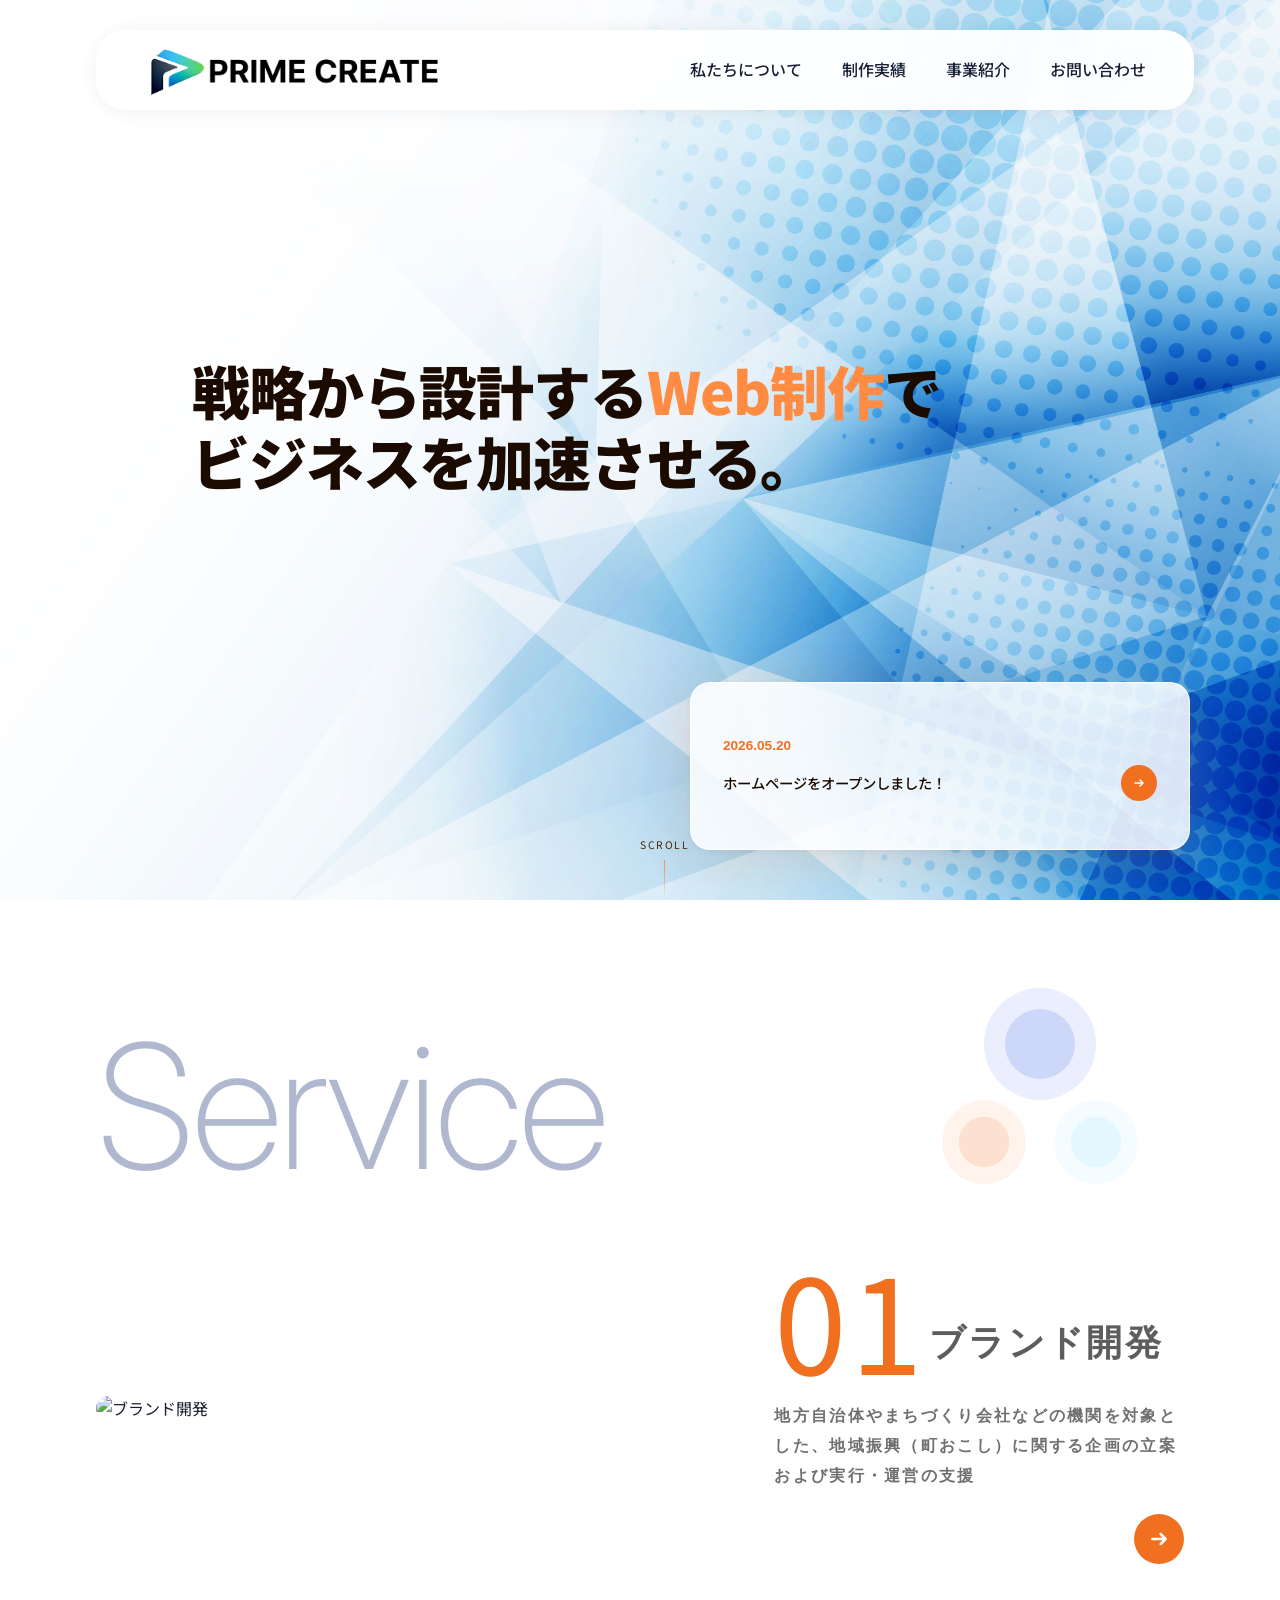
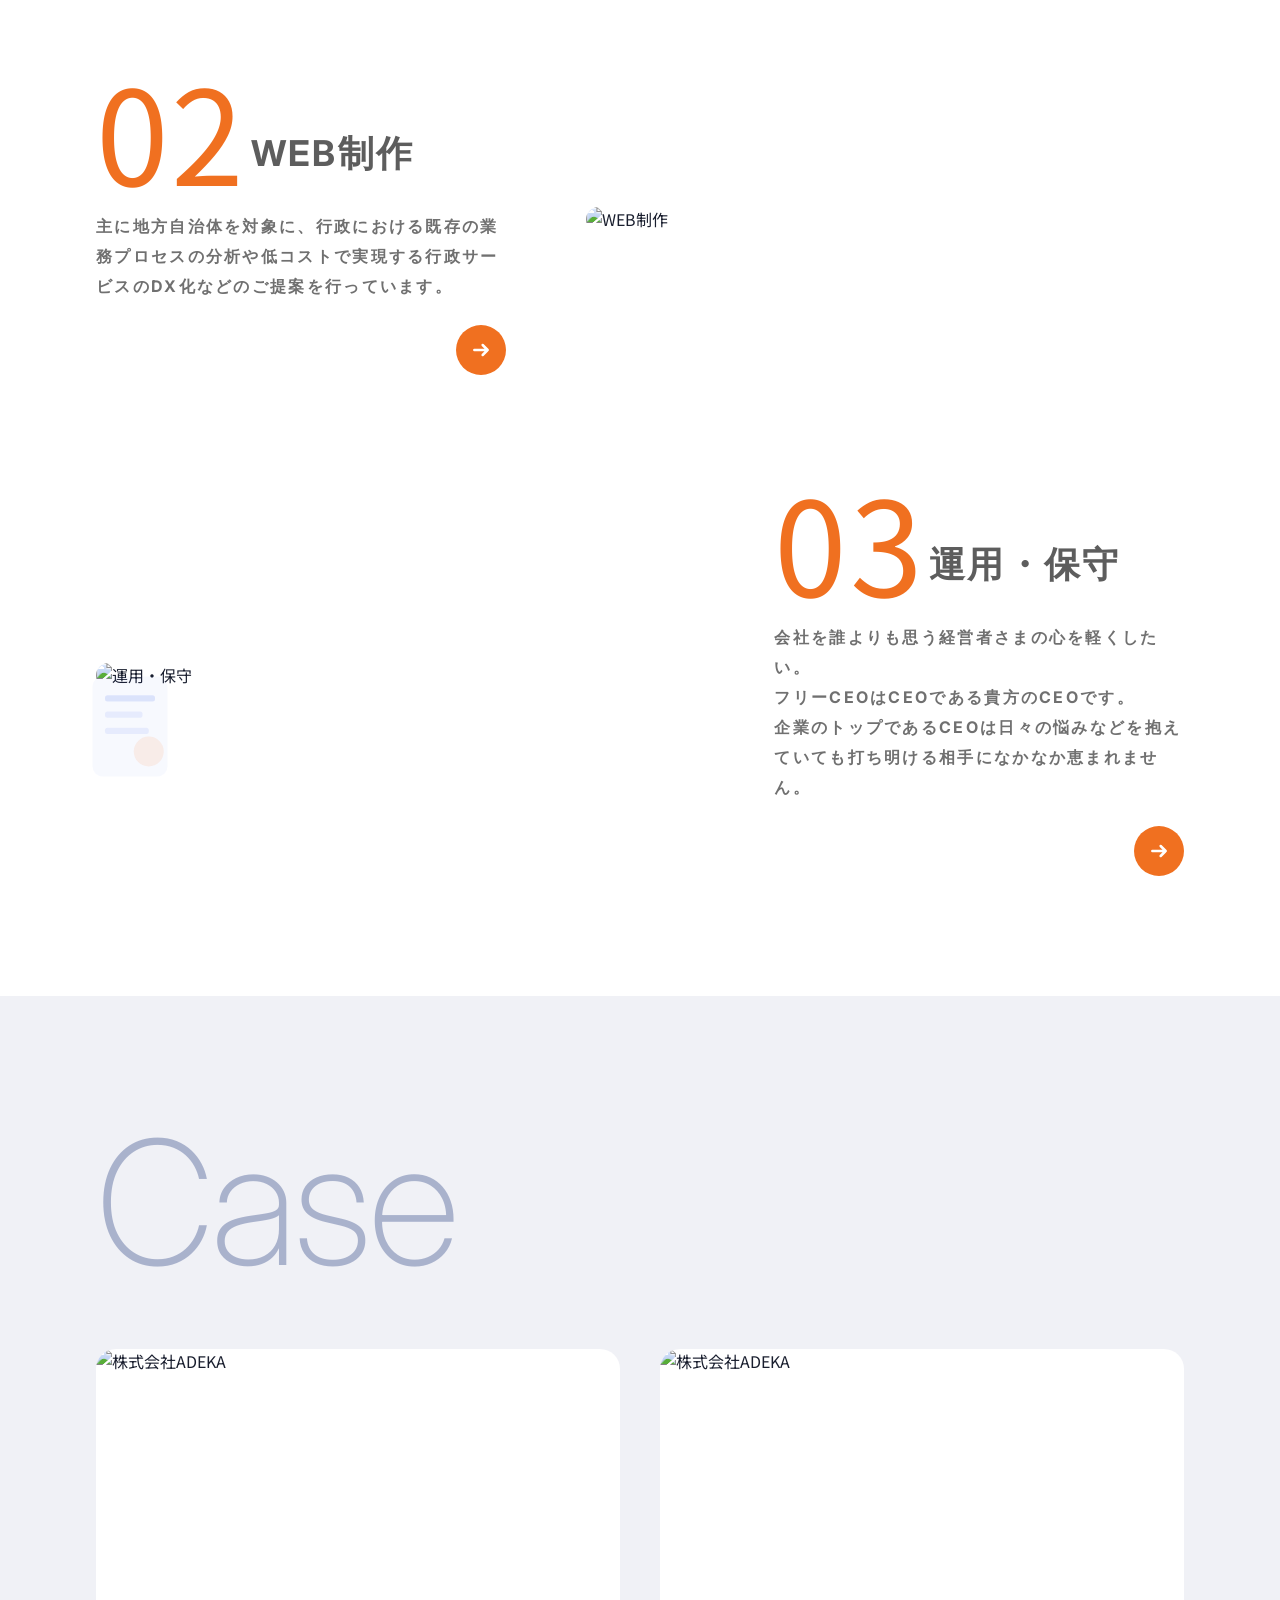
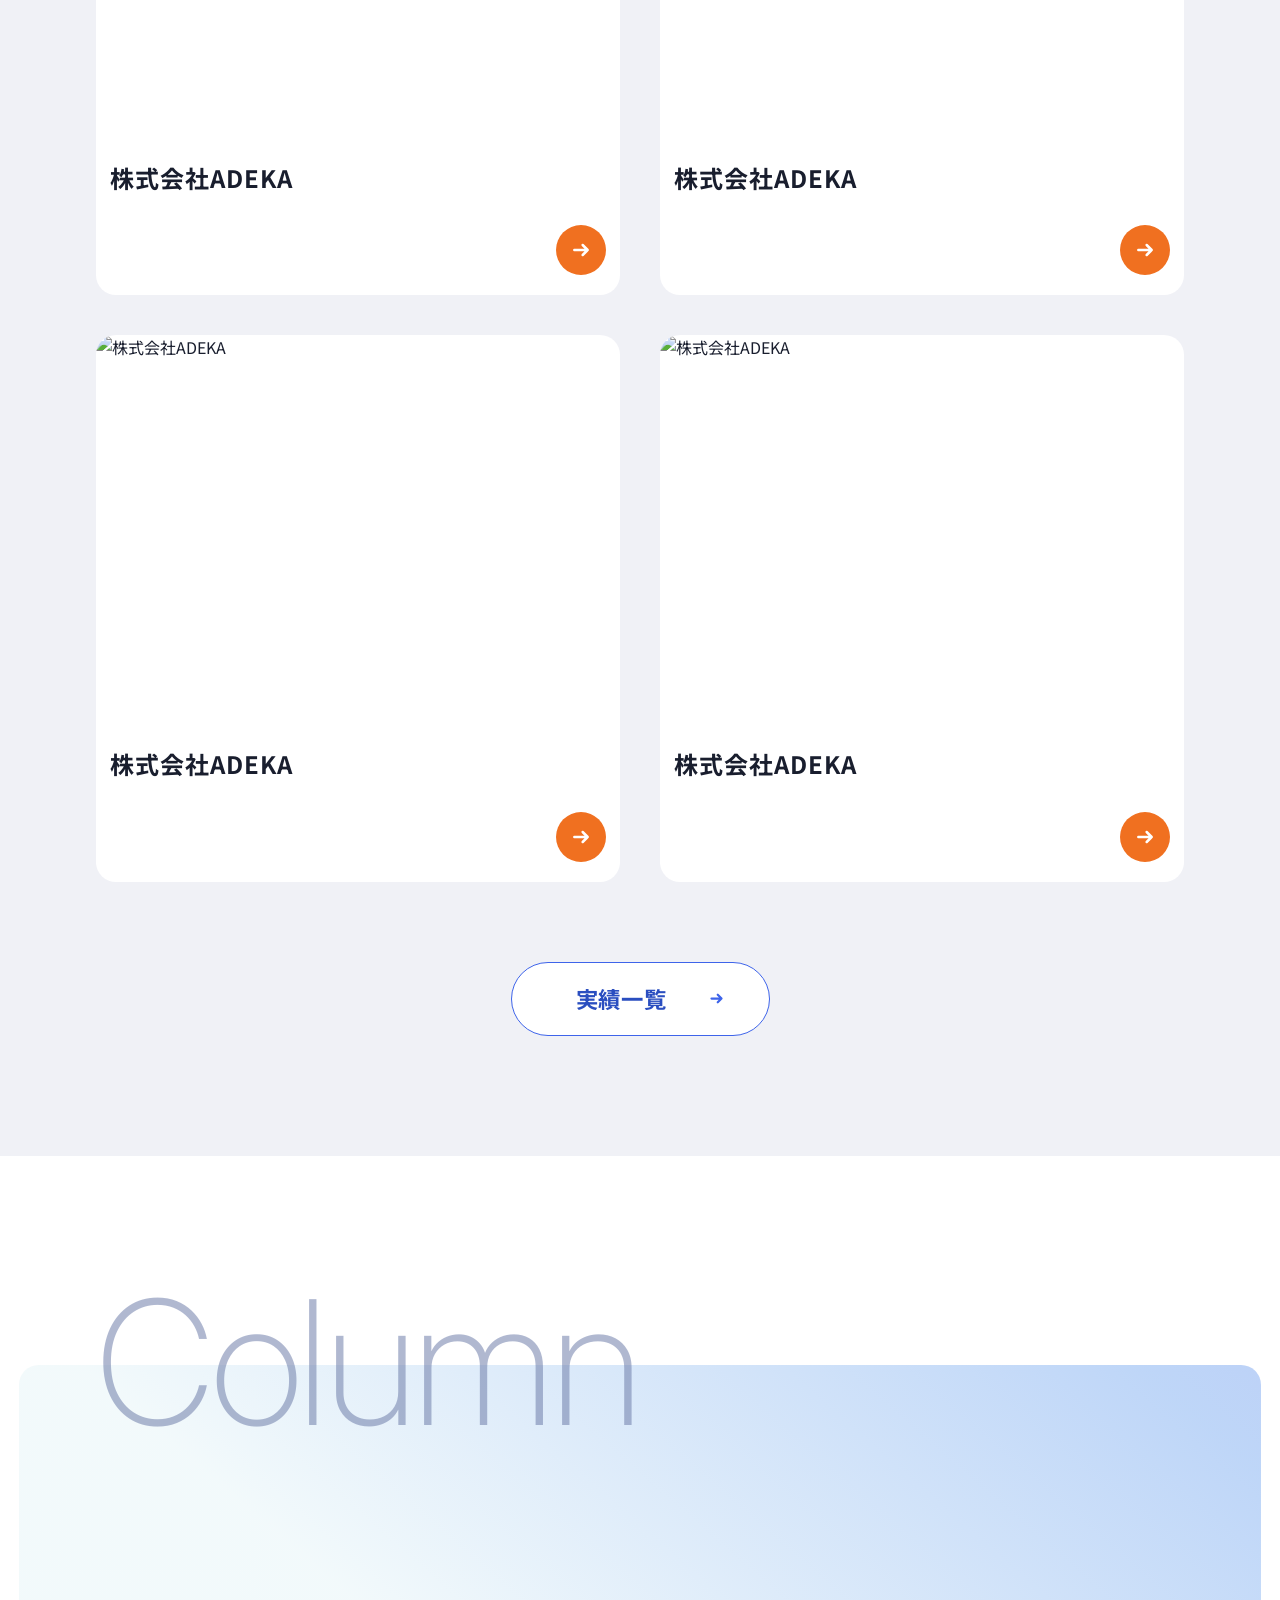
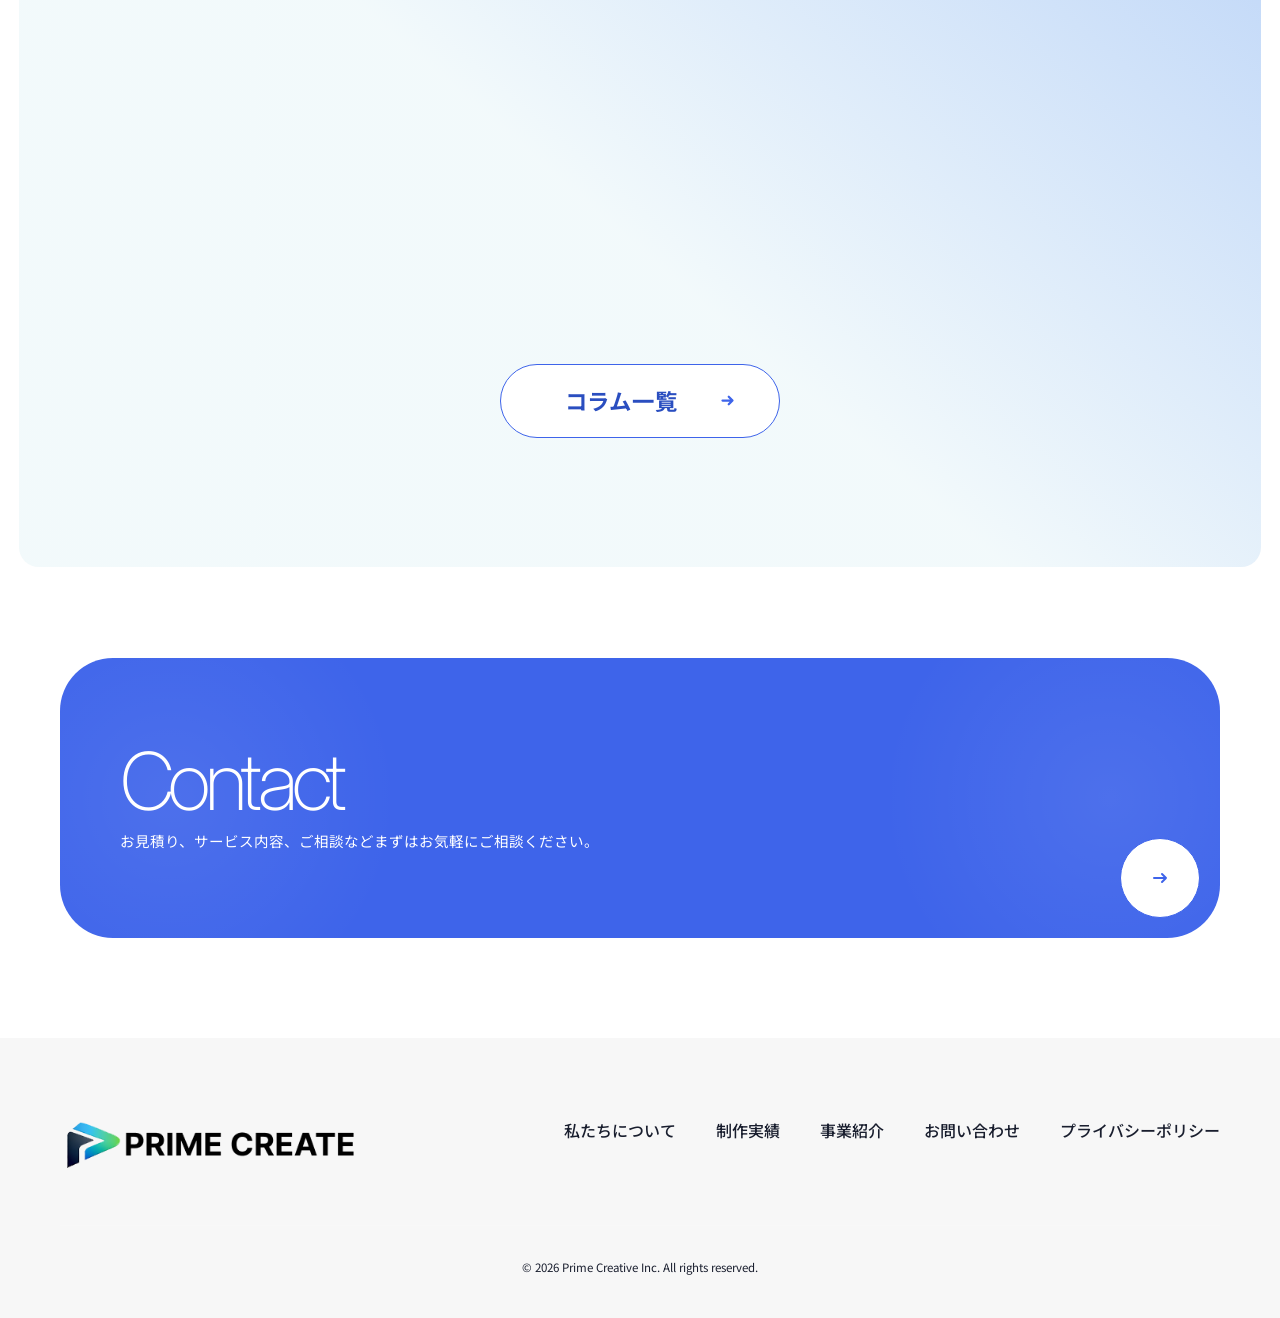
==== index.html @ 03648913 "全体調整" ====
<!doctype html>
<html lang="ja">
  <head>
    <meta charset="UTF-8" />
    <meta name="viewport" content="width=device-width, initial-scale=1.0" />
    <title>Prime.Creative – 戦略から設計するWeb制作</title>
    <link rel="stylesheet" href="style.css" />
    <link rel="preconnect" href="https://fonts.googleapis.com" />
    <link rel="preconnect" href="https://fonts.gstatic.com" crossorigin />
    <link
      href="https://fonts.googleapis.com/css2?family=Inter:wght@200;400;600;700&family=Noto+Sans+JP:wght@100;300;400;500;700;900&family=Syne:wght@600;700;800&display=swap"
      rel="stylesheet"
    />
  </head>

  <body>
    <!-- ==================== HEADER ==================== -->
    <header class="header" id="header">
      <div class="header__inner">
        <a href="#" class="header__logo">
          <span class="logo">
            <img src="image/logo.png" alt="PrimeCreativeロゴ" />
          </span>
        </a>
        <nav class="header__nav">
          <ul class="nav__list">
            <li><a href="#about">私たちについて</a></li>
            <li><a href="#case">制作実績</a></li>
            <li><a href="#service">事業紹介</a></li>
            <li><a href="#contact">お問い合わせ</a></li>
          </ul>
        </nav>
        <button class="header__hamburger" id="hamburger" aria-label="メニュー">
          <span></span><span></span><span></span>
        </button>
      </div>
    </header>

    <!-- ==================== HERO ==================== -->
    <section class="hero" id="top">
      <div class="hero__bg"></div>

      <div class="hero__content">
        <h1 class="hero__title">
          <span class="hero__title--black">戦略から設計する</span
          ><span class="hero__title--accent">Web制作</span
          ><span class="hero__title--black">で</span><br />
          <span class="hero__title--black">ビジネスを加速させる。</span>
        </h1>
      </div>

      <!-- Event card -->
      <a href="#" class="hero__event-card">
        <div class="event-card__body">
          <div class="event-card__meta">
            <span class="event-date">2026.05.20</span>
          </div>
          <div class="event-card__title-row">
            <p class="event-card__title">ホームページをオープンしました！</p>
            <button class="event-arrow">
              <svg width="12" height="12" viewBox="0 0 12 12" fill="none">
                <path
                  d="M2 6H10M7 3L10 6L7 9"
                  stroke="white"
                  stroke-width="1.5"
                  stroke-linecap="round"
                  stroke-linejoin="round"
                />
              </svg>
            </button>
          </div>
        </div>
      </a>

      <!-- Scroll indicator -->
      <div class="scroll-indicator">
        <span class="scroll-label">Scroll</span>
        <div class="scroll-line"></div>
      </div>
    </section>

    <!-- ==================== SERVICE ==================== -->
    <section class="service" id="service">
      <!-- decorative logo -->
      <div class="service__logo service__logo--1">
        <svg
          viewBox="0 0 200 200"
          fill="none"
          xmlns="http://www.w3.org/2000/svg"
          aria-hidden="true"
        >
          <circle cx="100" cy="60" r="40" fill="#3E64EA" opacity="0.15" />
          <circle cx="60" cy="130" r="30" fill="#F07020" opacity="0.12" />
          <circle cx="140" cy="130" r="30" fill="#7AD7FF" opacity="0.12" />
          <circle cx="100" cy="60" r="25" fill="#3E64EA" opacity="0.25" />
          <circle cx="60" cy="130" r="18" fill="#F07020" opacity="0.2" />
          <circle cx="140" cy="130" r="18" fill="#7AD7FF" opacity="0.2" />
        </svg>
      </div>
      <div class="service__logo service__logo--2">
        <svg
          viewBox="0 0 80 100"
          fill="none"
          xmlns="http://www.w3.org/2000/svg"
          aria-hidden="true"
        >
          <rect
            x="10"
            y="10"
            width="60"
            height="80"
            rx="8"
            fill="#3E64EA"
            opacity="0.08"
          />
          <rect
            x="20"
            y="25"
            width="40"
            height="5"
            rx="2"
            fill="#3E64EA"
            opacity="0.3"
          />
          <rect
            x="20"
            y="38"
            width="30"
            height="5"
            rx="2"
            fill="#3E64EA"
            opacity="0.2"
          />
          <rect
            x="20"
            y="51"
            width="35"
            height="5"
            rx="2"
            fill="#3E64EA"
            opacity="0.2"
          />
          <circle cx="55" cy="70" r="12" fill="#F07020" opacity="0.2" />
        </svg>
      </div>

      <div class="section__header-mask">
        <span class="section__watermark">Service</span>
      </div>

      <ul class="service__list">
        <!-- Service 01 -->
        <a href="">
          <li class="service__item">
            <div class="service__img">
              <img
                src="https://images.unsplash.com/photo-1600880292203-757bb62b4baf?w=762&q=80"
                alt="ブランド開発"
                loading="lazy"
              />
            </div>
            <div class="service__content">
              <div class="service__content-inner">
                <span class="service__num">01</span>
                <h2 class="service__ttl">ブランド開発</h2>
              </div>
              <div class="service__txt-wrap">
                <p class="service__txt">
                  地方自治体やまちづくり会社などの機関を対象とした、地域振興（町おこし）に関する企画の立案および実行・運営の支援
                </p>
                <button class="event-arrow event-arrow--orange">
                  <svg width="20" height="20" viewBox="0 0 12 12" fill="none">
                    <path
                      d="M2 6H10M7 3L10 6L7 9"
                      stroke="white"
                      stroke-width="1.5"
                      stroke-linecap="round"
                      stroke-linejoin="round"
                    />
                  </svg>
                </button>
              </div>
            </div>
          </li>
        </a>
        <!-- Service 02 -->
        <a href="">
          <li class="service__item service__item--reverse">
            <div class="service__content">
              <div class="service__content-inner">
                <span class="service__num">02</span>
                <h2 class="service__ttl">WEB制作</h2>
              </div>
              <div class="service__txt-wrap">
                <p class="service__txt">
                  主に地方自治体を対象に、行政における既存の業務プロセスの分析や低コストで実現する行政サービスのDX化などのご提案を行っています。
                </p>
                <button class="event-arrow event-arrow--orange">
                  <svg width="20" height="20" viewBox="0 0 12 12" fill="none">
                    <path
                      d="M2 6H10M7 3L10 6L7 9"
                      stroke="white"
                      stroke-width="1.5"
                      stroke-linecap="round"
                      stroke-linejoin="round"
                    />
                  </svg>
                </button>
              </div>
            </div>
            <div class="service__img">
              <img
                src="https://images.unsplash.com/photo-1497366754035-f200968a6e72?w=520&q=80"
                alt="WEB制作"
                loading="lazy"
              />
            </div>
          </li>
        </a>
        <!-- Service 03 -->
        <a href="">
          <li class="service__item">
            <div class="service__img">
              <img
                src="https://images.unsplash.com/photo-1556742049-0cfed4f6a45d?w=723&q=80"
                alt="運用・保守"
                loading="lazy"
              />
            </div>
            <div class="service__content">
              <div class="service__content-inner">
                <span class="service__num">03</span>
                <h2 class="service__ttl">運用・保守</h2>
              </div>
              <div class="service__txt-wrap">
                <p class="service__txt">
                  会社を誰よりも思う経営者さまの心を軽くしたい。<br />フリーCEOはCEOである貴方のCEOです。<br />企業のトップであるCEOは日々の悩みなどを抱えていても打ち明ける相手になかなか恵まれません。
                </p>
                <button class="event-arrow event-arrow--orange">
                  <svg width="20" height="20" viewBox="0 0 12 12" fill="none">
                    <path
                      d="M2 6H10M7 3L10 6L7 9"
                      stroke="white"
                      stroke-width="1.5"
                      stroke-linecap="round"
                      stroke-linejoin="round"
                    />
                  </svg>
                </button>
              </div>
            </div>
          </li>
        </a>
      </ul>
    </section>

    <!-- ==================== CASE ==================== -->
    <section class="case" id="case">
      <div class="section__header-mask">
        <span class="section__watermark">Case</span>
      </div>

      <ul class="case__cards">
        <li class="case-card">
          <div class="case-card__thumb">
            <img
              src="https://images.unsplash.com/photo-1521737604893-d14cc237f11d?w=693&q=80"
              alt="株式会社ADEKA"
              loading="lazy"
            />
          </div>
          <div class="case-card__body">
            <h3 class="case-card__ttl">株式会社ADEKA</h3>
            <!--<dl class="case-card__desc">
              <div class="case-card__desc-item">
                <dd>
                  miHub®実践研修がもたらした、データ駆動型研究開発への"自主的意識変革"
                </dd>
              </div>
            </dl>-->
            <button class="event-arrow event-arrow--orange case-card__arrow">
              <svg width="20" height="20" viewBox="0 0 12 12" fill="none">
                <path
                  d="M2 6H10M7 3L10 6L7 9"
                  stroke="white"
                  stroke-width="1.5"
                  stroke-linecap="round"
                  stroke-linejoin="round"
                />
              </svg>
            </button>
          </div>
        </li>
        <li class="case-card">
          <div class="case-card__thumb">
            <img
              src="https://images.unsplash.com/photo-1542744173-8e7e53415bb0?w=693&q=80"
              alt="株式会社ADEKA"
              loading="lazy"
            />
          </div>
          <div class="case-card__body">
            <h3 class="case-card__ttl">株式会社ADEKA</h3>
            <!--<dl class="case-card__desc">
              <div class="case-card__desc-item">
                <dd>
                  miHub®実践研修がもたらした、データ駆動型研究開発への"自主的意識変革"
                </dd>
              </div>
            </dl>-->
            <button class="event-arrow event-arrow--orange case-card__arrow">
              <svg width="20" height="20" viewBox="0 0 12 12" fill="none">
                <path
                  d="M2 6H10M7 3L10 6L7 9"
                  stroke="white"
                  stroke-width="1.5"
                  stroke-linecap="round"
                  stroke-linejoin="round"
                />
              </svg>
            </button>
          </div>
        </li>
        <li class="case-card">
          <div class="case-card__thumb">
            <img
              src="https://images.unsplash.com/photo-1504307651254-35680f356dfd?w=693&q=80"
              alt="株式会社ADEKA"
              loading="lazy"
            />
          </div>
          <div class="case-card__body">
            <h3 class="case-card__ttl">株式会社ADEKA</h3>
            <!--<dl class="case-card__desc">
              <div class="case-card__desc-item">
                <dd>
                  miHub®実践研修がもたらした、データ駆動型研究開発への"自主的意識変革"
                </dd>
              </div>
            </dl>-->
            <button class="event-arrow event-arrow--orange case-card__arrow">
              <svg width="20" height="20" viewBox="0 0 12 12" fill="none">
                <path
                  d="M2 6H10M7 3L10 6L7 9"
                  stroke="white"
                  stroke-width="1.5"
                  stroke-linecap="round"
                  stroke-linejoin="round"
                />
              </svg>
            </button>
          </div>
        </li>
        <li class="case-card">
          <div class="case-card__thumb">
            <img
              src="https://images.unsplash.com/photo-1522071820081-009f0129c71c?w=693&q=80"
              alt="株式会社ADEKA"
              loading="lazy"
            />
          </div>
          <div class="case-card__body">
            <h3 class="case-card__ttl">株式会社ADEKA</h3>
            <!--<dl class="case-card__desc">
              <div class="case-card__desc-item">
                <dd>
                  miHub®実践研修がもたらした、データ駆動型研究開発への"自主的意識変革"
                </dd>
              </div>
            </dl>-->
            <button class="event-arrow event-arrow--orange case-card__arrow">
              <svg width="20" height="20" viewBox="0 0 12 12" fill="none">
                <path
                  d="M2 6H10M7 3L10 6L7 9"
                  stroke="white"
                  stroke-width="1.5"
                  stroke-linecap="round"
                  stroke-linejoin="round"
                />
              </svg>
            </button>
          </div>
        </li>
      </ul>
      <div class="btn-wrap">
        <button class="pill-btn">
          <span class="pill-btn__text">実績一覧</span>
          <span class="pill-btn__icon">
            <svg width="15" height="15" viewBox="0 0 12 12" fill="none">
              <path
                d="M2 6H10M7 3L10 6L7 9"
                stroke="#3E64EA"
                stroke-width="1.8"
                stroke-linecap="round"
                stroke-linejoin="round"
              />
            </svg>
          </span>
        </button>
      </div>
    </section>

    <!-- ==================== COLUMN ==================== -->
    <section class="column" id="column">
      <div class="section__header-mask">
        <span class="section__watermark">Column</span>
      </div>
      <span class="background"></span>

      <ul class="column__cards">
        <li class="col-card">
          <div class="col-card__thumb">
            <img
              src="https://images.unsplash.com/photo-1551288049-bebda4e38f71?w=432&q=80"
              alt="コラム記事"
              loading="lazy"
            />
          </div>
          <div class="col-card__body">
            <div class="col-card__meta">
              <time class="col-card__date">2026.04.13</time>
            </div>
            <p class="col-card__title">
              ハイスループット計算によるデータ生成（前編）
              ―計算データ生成の基礎―
            </p>
          </div>
        </li>
        <li class="col-card">
          <div class="col-card__thumb">
            <img
              src="https://images.unsplash.com/photo-1518770660439-4636190af475?w=432&q=80"
              alt="コラム記事"
              loading="lazy"
            />
          </div>
          <div class="col-card__body">
            <div class="col-card__meta">
              <time class="col-card__date">2026.04.13</time>
            </div>
            <p class="col-card__title">
              ベイズ最適化におけるバッチ最適化：Constant
              Liarを実践例とした入門解説
            </p>
          </div>
        </li>
        <li class="col-card">
          <div class="col-card__thumb">
            <img
              src="https://images.unsplash.com/photo-1504868584819-f8e8b4b6d7e3?w=432&q=80"
              alt="コラム記事"
              loading="lazy"
            />
          </div>
          <div class="col-card__body">
            <div class="col-card__meta">
              <time class="col-card__date">2026.04.13</time>
            </div>
            <p class="col-card__title">
              ハイスループット計算によるデータ生成（前編）
              ―計算データ生成の基礎―
            </p>
          </div>
        </li>
      </ul>
      <div class="btn-wrap">
        <button class="pill-btn">
          <span class="pill-btn__text">コラム一覧</span>
          <span class="pill-btn__icon">
            <svg width="15" height="15" viewBox="0 0 12 12" fill="none">
              <path
                d="M2 6H10M7 3L10 6L7 9"
                stroke="#3E64EA"
                stroke-width="1.8"
                stroke-linecap="round"
                stroke-linejoin="round"
              />
            </svg>
          </span>
        </button>
      </div>
    </section>

    <!-- ==================== CONTACT ==================== -->
    <section class="contact" id="contact">
      <a href="#" class="contact__inner">
        <div class="contact__deco contact__deco--left" aria-hidden="true"></div>
        <div
          class="contact__deco contact__deco--right"
          aria-hidden="true"
        ></div>
        <div class="contact__text-block">
          <h2 class="contact__heading">Contact</h2>
          <p class="contact__sub">
            お見積り、サービス内容、ご相談などまずはお気軽にご相談ください。
          </p>
        </div>
        <div class="contact__icon-wrap">
          <button class="contact__icon-btn">
            <svg width="20" height="20" viewBox="0 0 20 20" fill="none">
              <path
                d="M4 10H16M12 6L16 10L12 14"
                stroke="#3E64EA"
                stroke-width="2"
                stroke-linecap="round"
                stroke-linejoin="round"
              />
            </svg>
          </button>
        </div>
      </a>
    </section>

    <!-- ==================== FOOTER ==================== -->
    <footer class="footer" id="footer">
      <div class="footer__inner">
        <div class="footer__logo-col">
          <img
            src="image/logo.png"
            alt="PrimeCreativeロゴ"
            class="footer__logo"
          />
        </div>
        <div class="footer__nav">
          <div class="footer__nav-col">
            <ul class="footer__nav-list">
              <li><a href="#">私たちについて</a></li>
            </ul>
          </div>
          <div class="footer__nav-col">
            <ul class="footer__nav-list">
              <li><a href="#">制作実績</a></li>
            </ul>
          </div>
          <div class="footer__nav-col">
            <ul class="footer__nav-list">
              <li><a href="#">事業紹介</a></li>
            </ul>
          </div>
          <div class="footer__nav-col">
            <ul class="footer__nav-list">
              <li><a href="#">お問い合わせ</a></li>
            </ul>
          </div>
          <div class="footer__nav-col">
            <ul class="footer__nav-list">
              <li><a href="#">プライバシーポリシー</a></li>
            </ul>
          </div>
        </div>
      </div>
      <p class="footer__copy">
        © 2026 Prime Creative Inc. All rights reserved.
      </p>
    </footer>

    <script src="script.js"></script>
  </body>
</html>
---- style.css ----
/* ============================================================
   RESET & CSS VARIABLES
   ============================================================ */

*,
*::before,
*::after {
    box-sizing: border-box;
    margin: 0;
    padding: 0;
}

:root {
    /* Colors */
    --c-blue: #3E64EA;
    --c-blue-light: #7AD7FF;
    --c-blue-dark: #191E2E;
    --c-blue-navy: #0B1220;
    --c-blue-30: #005099;
    --c-blue-pale: rgba(79, 125, 255, 0.18);
    --c-orange: #F07020;
    --c-orange-light: #FF8C42;
    --c-orange-bg: #FFE0B2;
    --c-grey-bg: #F0F1F6;
    --c-white: #ffffff;
    --c-dark-text: #1A0A00;
    --c-grey-title: #5D5D5D;
    --c-grey-text: #707070;
    --c-watermark: #707FAB;
    --c-gull: #4F7DFF;
    /* Typography */
    --font-jp: 'Noto Sans JP', sans-serif;
    --font-en: 'Inter', sans-serif;
    --font-serif: sans-serif;
    /* Spacing */
    --max-width: 1546px;
    --side-pad: 187px;
    /* Radius */
    --radius-pill: 53px;
    --radius-card: 27px;
}

html {
    scroll-behavior: smooth;
}

body {
    font-family: var(--font-jp);
    background: var(--c-white);
    color: var(--c-blue-dark);
    overflow-x: hidden;
    line-height: 1.6;
}

img {
    display: block;
    width: 100%;
    height: 100%;
    object-fit: cover;
}

a {
    text-decoration: none;
    color: inherit;
}

ul,
ol {
    list-style: none;
}

button {
    cursor: pointer;
    border: none;
    background: none;
    font-family: inherit;
}


/* ============================================================
   HEADER
   ============================================================ */

.header {
    position: fixed;
    top: 30px;
    left: 96px;
    right: 86px;
    z-index: 100;
    border-radius: 30px;
    background: rgba(255, 255, 255, 0.95);
    backdrop-filter: blur(7px);
    -webkit-backdrop-filter: blur(7px);
    box-shadow: 0 2px 20px rgba(0, 0, 0, 0.06);
    transition: box-shadow 0.3s;
}

.header__inner {
    display: flex;
    align-items: center;
    justify-content: space-between;
    padding: 0 3rem;
    height: 80px;
}

.header__logo {
    display: flex;
    align-items: center;
    gap: 6px;
}

.logo {
    width: 300px;
}

.logo-text {
    font-family: var(--font-serif);
    font-weight: 800;
    font-size: 18px;
    color: var(--c-blue-navy);
    letter-spacing: 0.8px;
}

.logo-dot {
    color: var(--c-blue-light);
}

.header__nav .nav__list {
    display: flex;
    gap: 40px;
}

.header__nav .nav__list a {
    font-family: var(--font-jp);
    font-weight: 500;
    font-size: 1rem;
    color: #182035;
    transition: color 0.2s;
}

.header__nav .nav__list a:hover {
    color: var(--c-blue);
}

.header__hamburger {
    display: none;
    flex-direction: column;
    gap: 5px;
    padding: 4px;
}

.header__hamburger span {
    display: block;
    width: 22px;
    height: 2px;
    background: var(--c-blue-dark);
    border-radius: 2px;
    transition: all 0.3s;
}


/* ============================================================
   HERO
   ============================================================ */

.hero {
    position: relative;
    min-height: 100vh;
    overflow: hidden;
    display: flex;
    align-items: center;
    padding-top: 72px;
}

.hero__bg {
    position: absolute;
    inset: 0;
    background: url('/image/heroback.jpg') center/cover no-repeat;
}


/* Animated blobs */

.blob {
    position: absolute;
    border-radius: 50%;
    filter: blur(40px);
    mix-blend-mode: multiply;
    animation: blobFloat 8s ease-in-out infinite;
}

.blob--1 {
    width: 680px;
    height: 680px;
    background: rgba(79, 125, 255, 0.2);
    left: -80px;
    top: -120px;
    opacity: 0.75;
    animation-delay: 0s;
}

.blob--2 {
    width: 520px;
    height: 520px;
    background: rgba(79, 125, 255, 0.3);
    right: -60px;
    top: 240px;
    opacity: 0.75;
    animation-delay: -2s;
}

.blob--3 {
    width: 460px;
    height: 460px;
    background: #FFE0B2;
    left: 384px;
    bottom: -80px;
    opacity: 0.75;
    animation-delay: -4s;
}

.blob--4 {
    width: 380px;
    height: 380px;
    background: #7AD7FF;
    left: 768px;
    top: 360px;
    opacity: 0.55;
    animation-delay: -1s;
}

.blob--5 {
    width: 280px;
    height: 280px;
    background: rgba(79, 125, 255, 0.28);
    right: 576px;
    top: 120px;
    opacity: 0.65;
    animation-delay: -3s;
}

@keyframes blobFloat {
    0%,
    100% {
        transform: translate(0, 0) scale(1);
    }
    33% {
        transform: translate(20px, -20px) scale(1.04);
    }
    66% {
        transform: translate(-15px, 15px) scale(0.97);
    }
}

.hero__vignette {
    position: absolute;
    inset: 0;
    background: radial-gradient(ellipse at 50% 50%, rgba(255, 245, 235, 0) 40%, rgba(255, 245, 235, 0.4) 100%);
}

.hero__content {
    position: relative;
    z-index: 2;
    padding-left: 6rem;
    padding-top: 0;
}

.hero__eyebrow {
    font-family: var(--font-serif);
    font-weight: 600;
    font-size: 12px;
    letter-spacing: 2px;
    text-transform: uppercase;
    color: var(--c-blue);
    margin-bottom: 20px;
    opacity: 0;
    animation: fadeUp 0.8s 0.2s forwards;
}

.hero__title {
    font-family: var(--font-jp);
    font-weight: 900;
    font-size: 58px;
    line-height: 1.22;
    letter-spacing: -1.16px;
    opacity: 0;
    animation: fadeUp 0.8s 0.4s forwards;
}

.hero__title--black {
    color: var(--c-dark-text);
}

.hero__title--accent {
    color: var(--c-orange-light);
}

@keyframes fadeUp {
    from {
        opacity: 0;
        transform: translateY(30px);
    }
    to {
        opacity: 1;
        transform: translateY(0);
    }
}


/* Event Card */

.hero__event-card {
    display: inline-block;
    position: absolute;
    right: 90px;
    bottom: 50px;
    width: 500px;
    border-radius: 20px;
    background: rgba(255, 255, 255, 0.85);
    border: 1px solid rgba(255, 255, 255, 0.9);
    box-shadow: 0 8px 48px rgba(240, 112, 32, 0.15), 0 2px 8px rgba(0, 0, 0, 0.05);
    overflow: hidden;
    z-index: 3;
    transition: transform 0.2s;
}

.hero__event-card:hover {
    transform: scale(1.01);
}

.event-card__body {
    padding: 3rem 2rem;
}

.event-card__meta {
    margin-bottom: 8px;
}

.event-date {
    font-family: var(--font-serif);
    font-weight: 600;
    font-size: 13.6px;
    color: var(--c-orange);
}

.event-card__title-row {
    display: flex;
    align-items: center;
    justify-content: space-between;
    gap: 12px;
}

.event-card__title {
    font-family: var(--font-jp);
    font-weight: 500;
    font-size: 14.4px;
    line-height: 1.5;
    color: var(--c-dark-text);
}


/* Scroll indicator */

.scroll-indicator {
    position: absolute;
    bottom: 0;
    left: 50%;
    transform: translateX(-50%);
    display: flex;
    flex-direction: column;
    align-items: center;
    gap: 6px;
    z-index: 2;
    opacity: 0;
    animation: fadeUp 0.8s 1.2s forwards;
}

.scroll-label {
    font-family: var(--font-jp);
    font-size: 10.4px;
    letter-spacing: 1.56px;
    text-transform: uppercase;
    color: #4A2800;
}

.scroll-line {
    width: 1px;
    height: 40px;
    background: linear-gradient(to bottom, var(--c-orange-light), rgba(255, 140, 42, 0));
}


/* ============================================================
   SHARED: Arrow Button
   ============================================================ */

.event-arrow {
    display: flex;
    align-items: center;
    justify-content: center;
    width: 36px;
    height: 36px;
    border-radius: 18px;
    background: var(--c-orange);
    flex-shrink: 0;
    transition: transform 0.2s, background 0.2s;
}

.event-arrow--orange {
    width: 50px;
    height: 50px;
    border-radius: 50px;
    background: var(--c-orange);
}


/* ============================================================
   SHARED: Section Watermark
   ============================================================ */

.section__header-mask {
    position: relative;
    overflow: hidden;
    height: 173px;
    margin-bottom: -20px;
    z-index: 10;
}

.section__watermark {
    display: block;
    font-family: var(--font-en);
    font-weight: 200;
    font-size: 173px;
    line-height: 1;
    letter-spacing: -3.47px;
    color: var(--c-watermark);
    white-space: nowrap;
    opacity: 0.55;
}


/* ============================================================
   SHARED: Section Lead
   ============================================================ */

.section__lead--jp {
    font-family: var(--font-jp);
    font-weight: 500;
    font-size: 42.7px;
    line-height: 1.6;
    letter-spacing: 1.7px;
    color: var(--c-blue-dark);
}


/* ============================================================
   SHARED: Pill Button
   ============================================================ */

.pill-btn {
    display: inline-flex;
    align-items: center;
    gap: 0;
    background: #fff;
    border: 1px solid var(--c-blue);
    border-radius: var(--radius-pill);
    padding: 1rem 2rem 1rem 4rem;
    transition: background 0.2s;
}

.pill-btn:hover {
    background: #2a4ec0;
}

.pill-btn__text {
    font-family: var(--font-jp);
    font-weight: 700;
    font-size: 1.4rem;
    color: #2a4ec0;;
    letter-spacing: 0.75px;
    white-space: nowrap;
    margin-right: 30px;
    line-height: 1.5;
}
.pill-btn:hover .pill-btn__text {
    color:  var(--c-white);
}
.pill-btn__icon {
    display: flex;
    align-items: center;
    justify-content: center;
    width: 40px;
    height: 40px;
    border-radius: 20px;
    background: var(--c-white);
    flex-shrink: 0;
}


/* ============================================================
   SHARED: Circle Icon
   ============================================================ */

.circle-icon {
    display: flex;
    align-items: center;
    justify-content: center;
    border-radius: 50%;
    flex-shrink: 0;
    transition: transform 0.2s;
}

.circle-icon:hover {
    transform: scale(1.1);
}

.circle-icon--blue {
    width: 53px;
    height: 53px;
    background: var(--c-blue);
    border: 1px solid var(--c-blue);
    border-radius: 27px;
}

section{
    padding: 120px 6rem;
}
/* ============================================================
   SERVICE SECTION
   ============================================================ */

.service {
    position: relative;
    overflow: hidden;
}

.service__logo {
    position: absolute;
    pointer-events: none;
}

.service__logo--1 {
    top: 60px;
    right: 100px;
    width: 280px;
    opacity: 0.7;
}

.service__logo--2 {
    bottom: 200px;
    left: 80px;
    width: 100px;
    opacity: 0.5;
}

.service__list {
    display: flex;
    flex-direction: column;
    gap: 100px;
    padding-top: 80px;
}

.service__item {
    display: flex;
    align-items: center;
    gap: 80px;
}

.service__item:hover .event-arrow {
    transform: scale(1.08);
    background: #d0601a;
}

.service__item--reverse {
    flex-direction: row;
}

.service__img {
    flex-shrink: 0;
    border-radius: 20px;
    overflow: hidden;
}

.service__item .service__img {
    width: 45%;
    height: 450px;
}

.service__content {
    flex: 1;
    display: flex;
    flex-direction: column;
    gap: 16px;
}

.service__content-inner {
    display: flex;
    align-items: flex-end;
    gap: 0;
}

.service__num {
    font-family: var(--font-jp);
    font-weight: 400;
    font-size: 131px;
    line-height: 1;
    letter-spacing: 2.3px;
    color: var(--c-orange);
    flex-shrink: 0;
    line-height: 131px;
}

.service__ttl {
    font-family: var(--font-en);
    font-weight: 700;
    font-size: 35.6px;
    letter-spacing: 2.3px;
    color: var(--c-grey-title);
    white-space: nowrap;
    padding-bottom: 12px;
    padding-left: 4px;
}

.service__txt-wrap {
    display: flex;
    flex-direction: column;
    align-items: flex-end;
    gap: 24px;
}

.service__txt {
    font-family: var(--font-en);
    font-weight: 700;
    font-size: 16px;
    line-height: 30px;
    letter-spacing: 2.3px;
    color: var(--c-grey-text);
    width: 100%;
}


/* ============================================================
   CASE SECTION
   ============================================================ */

.case {
    background: var(--c-grey-bg);
   
}

.case__grid-header,
.column__grid-header {
    display: grid;
    grid-template-columns: 1fr auto;
    align-items: end;
    gap: 40px;
    margin-bottom: 60px;
    padding-top: 60px;
}

.case__cards {
    display: grid;
    grid-template-columns: repeat(2, 1fr);
    gap: 40px;
    padding-top: 80px;
    padding-bottom: 80px;
}

.case-card {
    background: var(--c-white);
    border-radius: 20px;
    overflow: hidden;
    display: flex;
    flex-direction: column;
    transition: box-shadow 0.3s, transform 0.3s;
}

.case-card:hover {
    transform: translateY(-4px);
    box-shadow: 0 12px 40px rgba(62, 100, 234, 0.12);
}

.case-card__thumb {
    height: 390px;
    overflow: hidden;
    border-radius: 13px 13px 0 0;
}

.case-card__thumb img {
    transition: transform 0.4s;
}

.case-card:hover .case-card__thumb img {
    transform: scale(1.04);
}

.case-card__body {
    padding: 20px 14px 20px;
    flex: 1;
    display: flex;
    flex-direction: column;
}

.case-card__ttl {
    font-family: var(--font-jp);
    font-weight: 700;
    font-size: 24px;
    letter-spacing: 0.96px;
    color: var(--c-blue-dark);
    margin-bottom: 12px;
}

.case-card__desc {
    flex: 1;
}

.case-card__desc dd {
    font-family: var(--font-jp);
    font-weight: 100;
    font-size: 18px;
    line-height: 1.6;
    color: var(--c-blue-dark);
    letter-spacing: 0.96px;
}

.case-card__arrow {
    align-self: flex-end;
    margin-top: 16px;
    flex-shrink: 0;
}
.btn-wrap{
    position: relative;
    text-align: center;
}

/* ============================================================
   COLUMN SECTION
   ============================================================ */

.column {
    background: var(--c-white);
    position: relative;
}

.column .background {
    position: absolute;
    top: 190px;
    left: 0;
    width: 97%;
    height: 80%;
    overflow: hidden;
    margin: 1.5%;
    border-radius: 20px;
    background: linear-gradient(221deg, #5476ed66 -18.32%, #639ef366 5.62%, #8be8ff14 54.46%), #fbfbfb;
}

.column__cards {
    display: grid;
    grid-template-columns: repeat(3, 1fr);
    gap: 40px;
    padding-top: 80px;
    padding-bottom: 80px;
}

.col-card {
    background: var(--c-white);
    border-radius: 20px;
    box-shadow: 0 2px 16px rgba(62, 100, 234, 0.06);
    overflow: hidden;
    display: grid;
    grid-template-rows: auto 1fr auto;
    transition: box-shadow 0.3s, transform 0.3s;
}

.col-card:hover {
    transform: translateY(-4px);
    box-shadow: 0 12px 40px rgba(62, 100, 234, 0.14);
}

.col-card__thumb {
    aspect-ratio: 432 / 243;
    overflow: hidden;
    border-radius: 13px 13px 0 0;
}

.col-card__thumb img {
    transition: transform 0.4s;
}

.col-card:hover .col-card__thumb img {
    transform: scale(1.04);
}

.col-card__body {
    padding: 20px;
}

.col-card__meta {
    display: flex;
    align-items: center;
    gap: 12px;
    margin-bottom: 8px;
}

.col-card__date {
    font-family: var(--font-en);
    font-weight: 400;
    font-size: 18.7px;
    color: var(--c-blue);
    letter-spacing: 0.75px;
}

.col-card__title {
    font-family: var(--font-jp);
    font-weight: 100;
    font-size: 20px;
    line-height: 1.8;
    letter-spacing: 0.96px;
    color: var(--c-blue-dark);
}

.col-card__footer {
    display: flex;
    justify-content: flex-end;
    padding: 14px 14px 14px;
}


/* ============================================================
   CONTACT SECTION
   ============================================================ */

.contact {
    padding: 100px var(--side-pad);
}

.contact__inner {
    background: var(--c-blue);
    border-radius: 53px;
    padding: 80px 100px;
    display: flex;
    align-items: center;
    gap: 60px;
    position: relative;
    overflow: hidden;
    min-height: 280px;
}

.contact__inner:hover .contact__icon-btn {
    transform: scale(1.05);
}

.contact__deco {
    position: absolute;
    top: 50%;
    transform: translateY(-50%);
    width: 460px;
    height: 460px;
    border-radius: 50%;
    pointer-events: none;
}

.contact__deco--left {
    left: -120px;
    background: radial-gradient(circle, rgba(255, 255, 255, 0.08) 0%, transparent 70%);
}

.contact__deco--right {
    right: -120px;
    background: radial-gradient(circle, rgba(255, 255, 255, 0.08) 0%, transparent 70%);
}

.contact__text-block {
    position: relative;
    z-index: 1;
    flex: 1;
}

.contact__heading {
    font-family: var(--font-en);
    font-weight: 200;
    font-size: 120px;
    line-height: 1;
    letter-spacing: -5.6px;
    color: var(--c-white);
    white-space: nowrap;
}

.contact__sub {
    font-family: var(--font-jp);
    font-weight: 400;
    font-size: 14.5px;
    line-height: 24.65px;
    color: var(--c-white);
    white-space: nowrap;
    margin-top: 8px;
}

.contact__icon-wrap {
    position: absolute;
    bottom: 20px;
    right: 20px;
    z-index: 1;
}

.contact__icon-btn {
    display: flex;
    align-items: center;
    justify-content: center;
    width: 80px;
    height: 80px;
    border-radius: 40px;
    background: var(--c-white);
    border: 1px solid var(--c-blue);
    transition: transform 0.2s;
}


/* ============================================================
   FOOTER
   ============================================================ */

.footer {
    background: #f7f7f7;
    padding: 80px 6rem 40px;
}

.footer__inner {
    display: flex;
    flex-wrap: wrap;
    padding-bottom: 57px;
    border-bottom: 1px solid rgba(255, 255, 255, 0.06);
    margin-bottom: 32px;
    justify-content: space-between;
}

.footer__logo {
    font-family: var(--font-serif);
    font-weight: 800;
    font-size: 20px;
    letter-spacing: 0.8px;
    color: var(--c-white);
    width: 300px;
}

.footer__logo-dot {
    color: var(--c-blue-light);
}

.footer__nav {
    display: flex;
    gap: 40px;
}

.footer__nav-head {
    font-family: var(--font-serif);
    font-weight: 700;
    font-size: 10px;
    letter-spacing: 2px;
    text-transform: uppercase;
    color: var(--c-gull);
    margin-bottom: 18px;
}

.footer__nav-list {
    display: flex;
    flex-direction: column;
    gap: 11px;
}

.footer__nav-list a {
    font-family: var(--font-jp);
    font-weight: 500;
    font-size: 1rem;
    line-height: 22.95px;
    transition: color 0.2s;
}

.footer__nav-list a:hover {
    color: rgba(255, 255, 255, 0.8);
}

.footer__copy {
    font-family: var(--font-jp);
    font-weight: 400;
    font-size: 11.5px;
    line-height: 19.55px;
    text-align: center;
}


/* ============================================================
   SCROLL REVEAL ANIMATIONS
   ============================================================ */

.reveal {
    opacity: 0;
    transform: translateY(40px);
    transition: opacity 0.7s ease, transform 0.7s ease;
}

.reveal.visible {
    opacity: 1;
    transform: translateY(0);
}

.reveal-delay-1 {
    transition-delay: 0.1s;
}

.reveal-delay-2 {
    transition-delay: 0.2s;
}

.reveal-delay-3 {
    transition-delay: 0.3s;
}


/* ============================================================
   RESPONSIVE
   ============================================================ */

@media (max-width: 1400px) {
     :root {
        --side-pad: 60px;
    }
    .footer {
        padding: 80px 60px 40px;
    }
    .service__item:nth-child(1) .service__img {
        width: 55%;
        height: auto;
    }
    .service__item:nth-child(2) .service__img {
        width: 50%;
        height: auto;
    }
    .service__item:nth-child(3) .service__img {
        width: 55%;
        height: auto;
    }
    .contact__inner {
        padding: 60px 60px;
    }
    .contact__heading {
        font-size: 80px;
    }
}

@media (max-width: 1100px) {
     :root {
        --side-pad: 40px;
    }
    .header {
        left: 20px;
        right: 20px;
    }
    .hero__title {
        font-size: 44px;
    }
    .hero__event-card {
        width: 300px;
    }
    .section__watermark {
        font-size: 120px;
    }
    .section__lead--jp {
        font-size: 32px;
    }
    .service__num {
        font-size: 90px;
        line-height: 90px;
    }
    .service__ttl {
        font-size: 28px;
    }
    .service__item {
        flex-direction: column !important;
        gap: 40px;
    }
    .service__img {
        width: 100% !important;
        height: 280px !important;
    }
    .service__content {
        width: 100%;
    }
    .case__cards {
        grid-template-columns: 1fr;
    }
    .case-card__thumb {
        height: 240px;
    }
    .column__cards {
        grid-template-columns: repeat(2, 1fr);
    }
    .contact__heading {
        font-size: 60px;
    }
    .contact__sub {
        white-space: normal;
    }
    .footer {
        padding: 60px 40px 40px;
    }
    .footer__inner {
        grid-template-columns: 1fr;
        gap: 40px;
    }
    .footer__nav-grid {
        grid-template-columns: repeat(2, 1fr);
    }
}

@media (max-width: 768px) {
    .header__nav {
        display: none;
    }
    .header__hamburger {
        display: flex;
    }
    .header__nav.open {
        display: block;
        position: fixed;
        inset: 100px 20px 20px;
        background: rgba(255, 255, 255, 0.97);
        border-radius: 20px;
        padding: 32px;
    }
    .header__nav.open .nav__list {
        flex-direction: column;
        gap: 20px;
        font-size: 16px;
    }
    .hero {
        height: auto;
        padding: 160px 24px 120px;
    }
    .hero__title {
        font-size: 32px;
    }
    .hero__event-card {
        position: relative;
        right: auto;
        bottom: auto;
        width: 100%;
        margin-top: 40px;
    }
    .scroll-indicator {
        display: none;
    }
    .section__watermark {
        font-size: 80px;
        height: 110px;
    }
    .section__header-mask {
        height: 110px;
    }
    .section__lead--jp {
        font-size: 24px;
    }
    .case__grid-header,
    .column__grid-header {
        grid-template-columns: 1fr;
    }
    .column__cards {
        grid-template-columns: 1fr;
    }
    .contact__inner {
        padding: 40px 24px 80px;
        flex-direction: column;
        align-items: flex-start;
    }
    .contact__heading {
        font-size: 48px;
    }
    .footer__nav-grid {
        grid-template-columns: 1fr;
    }
}
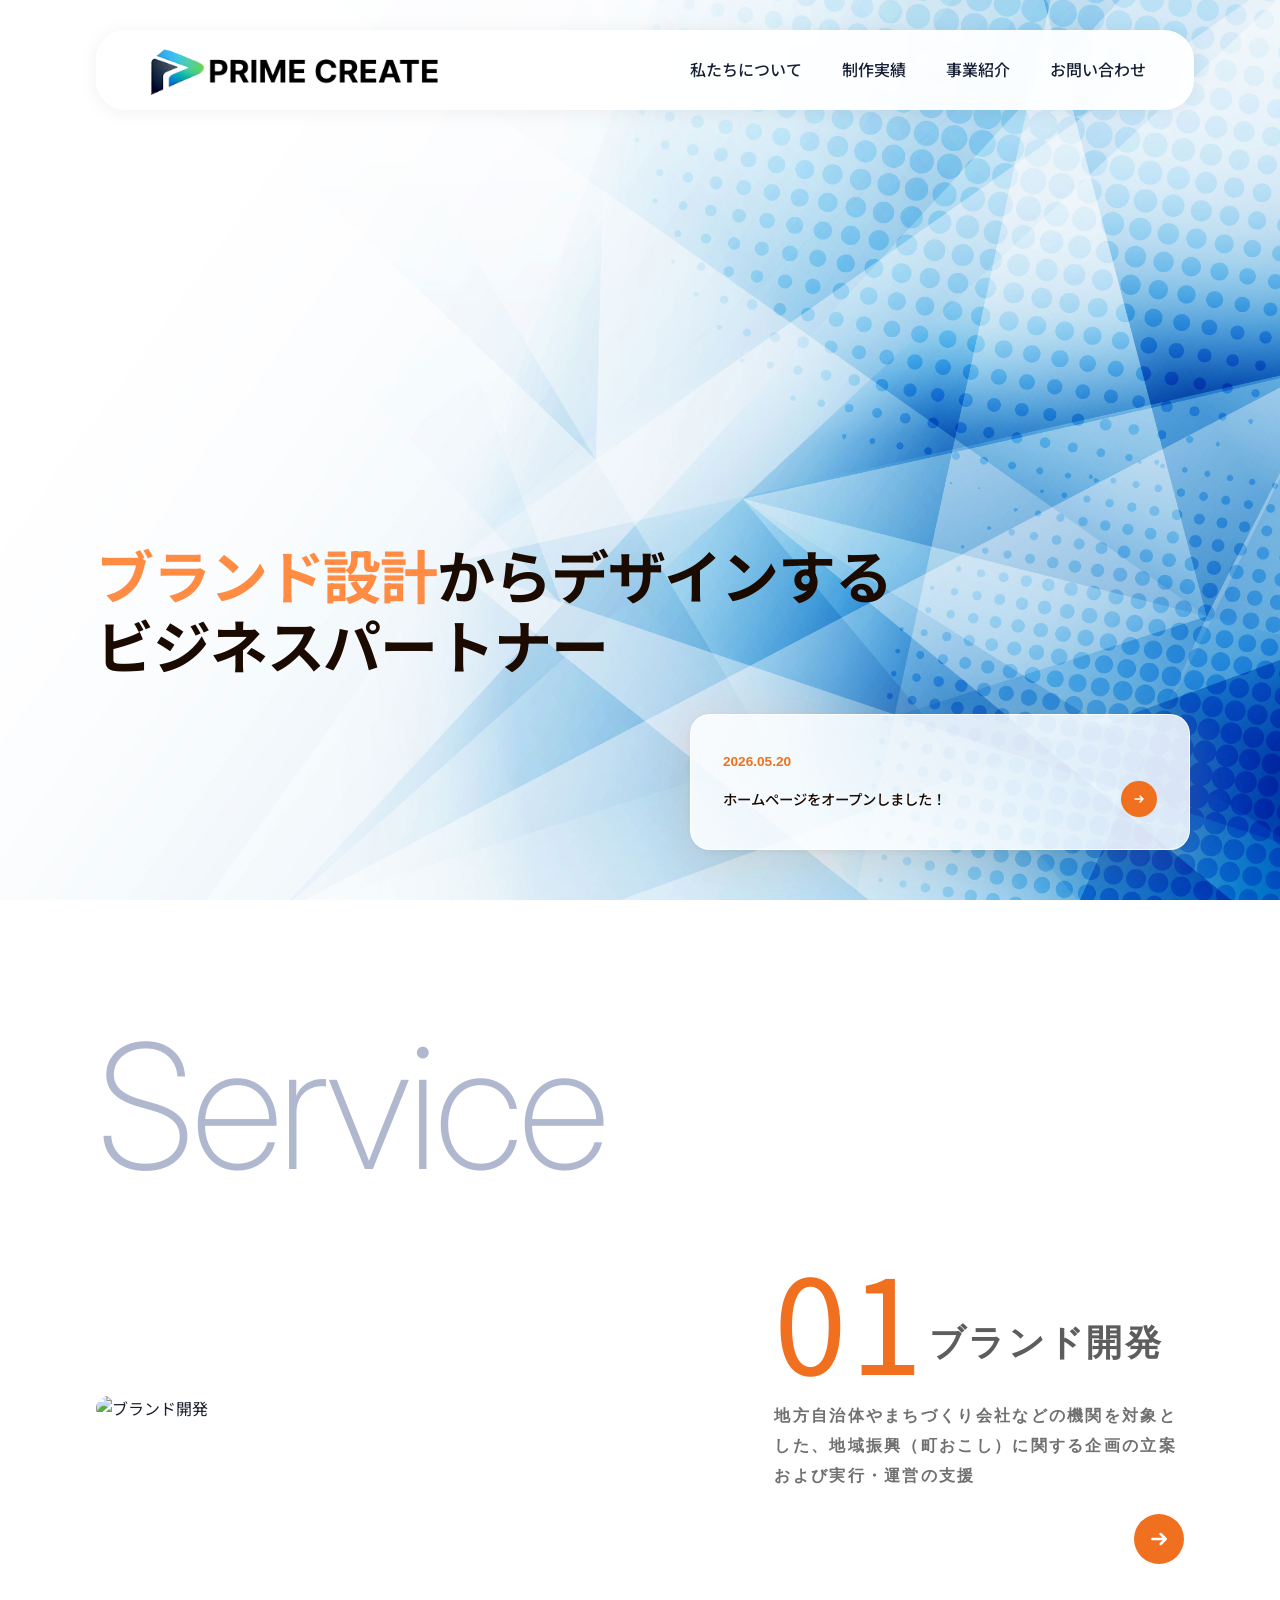
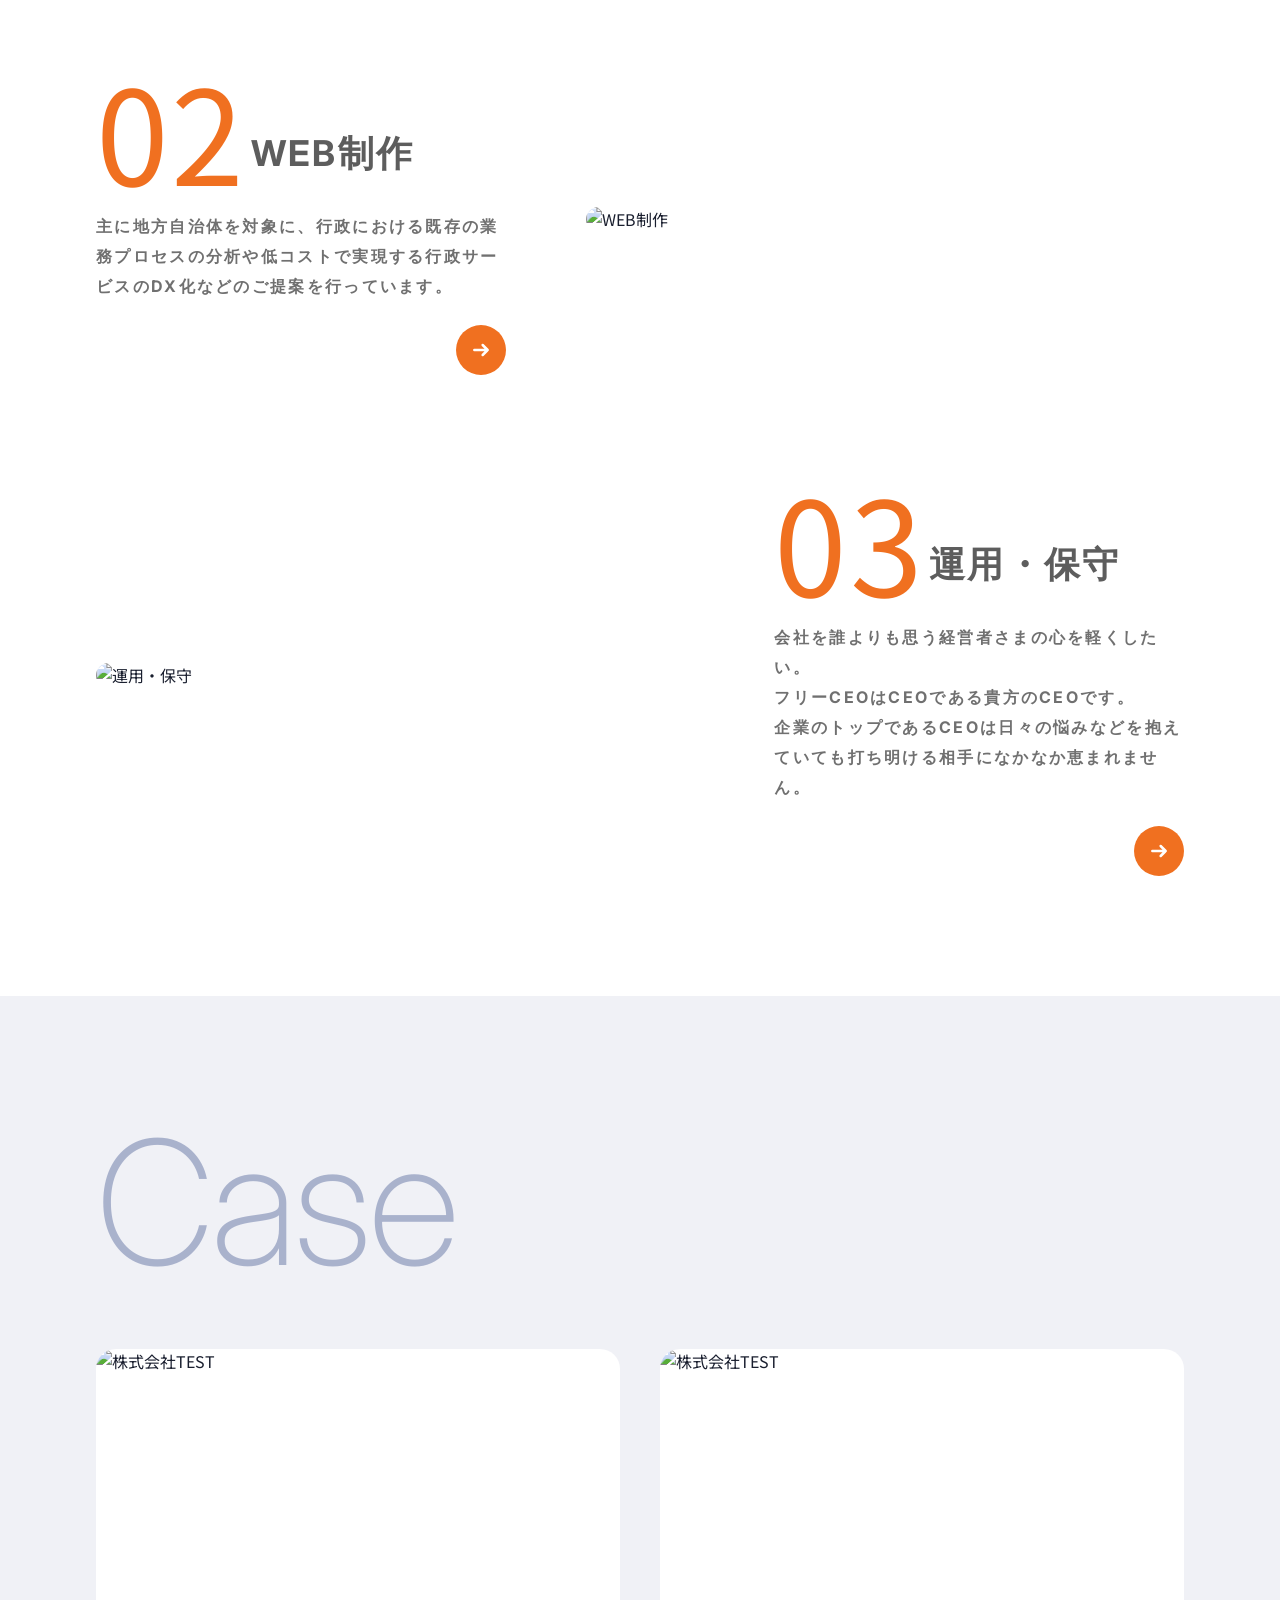
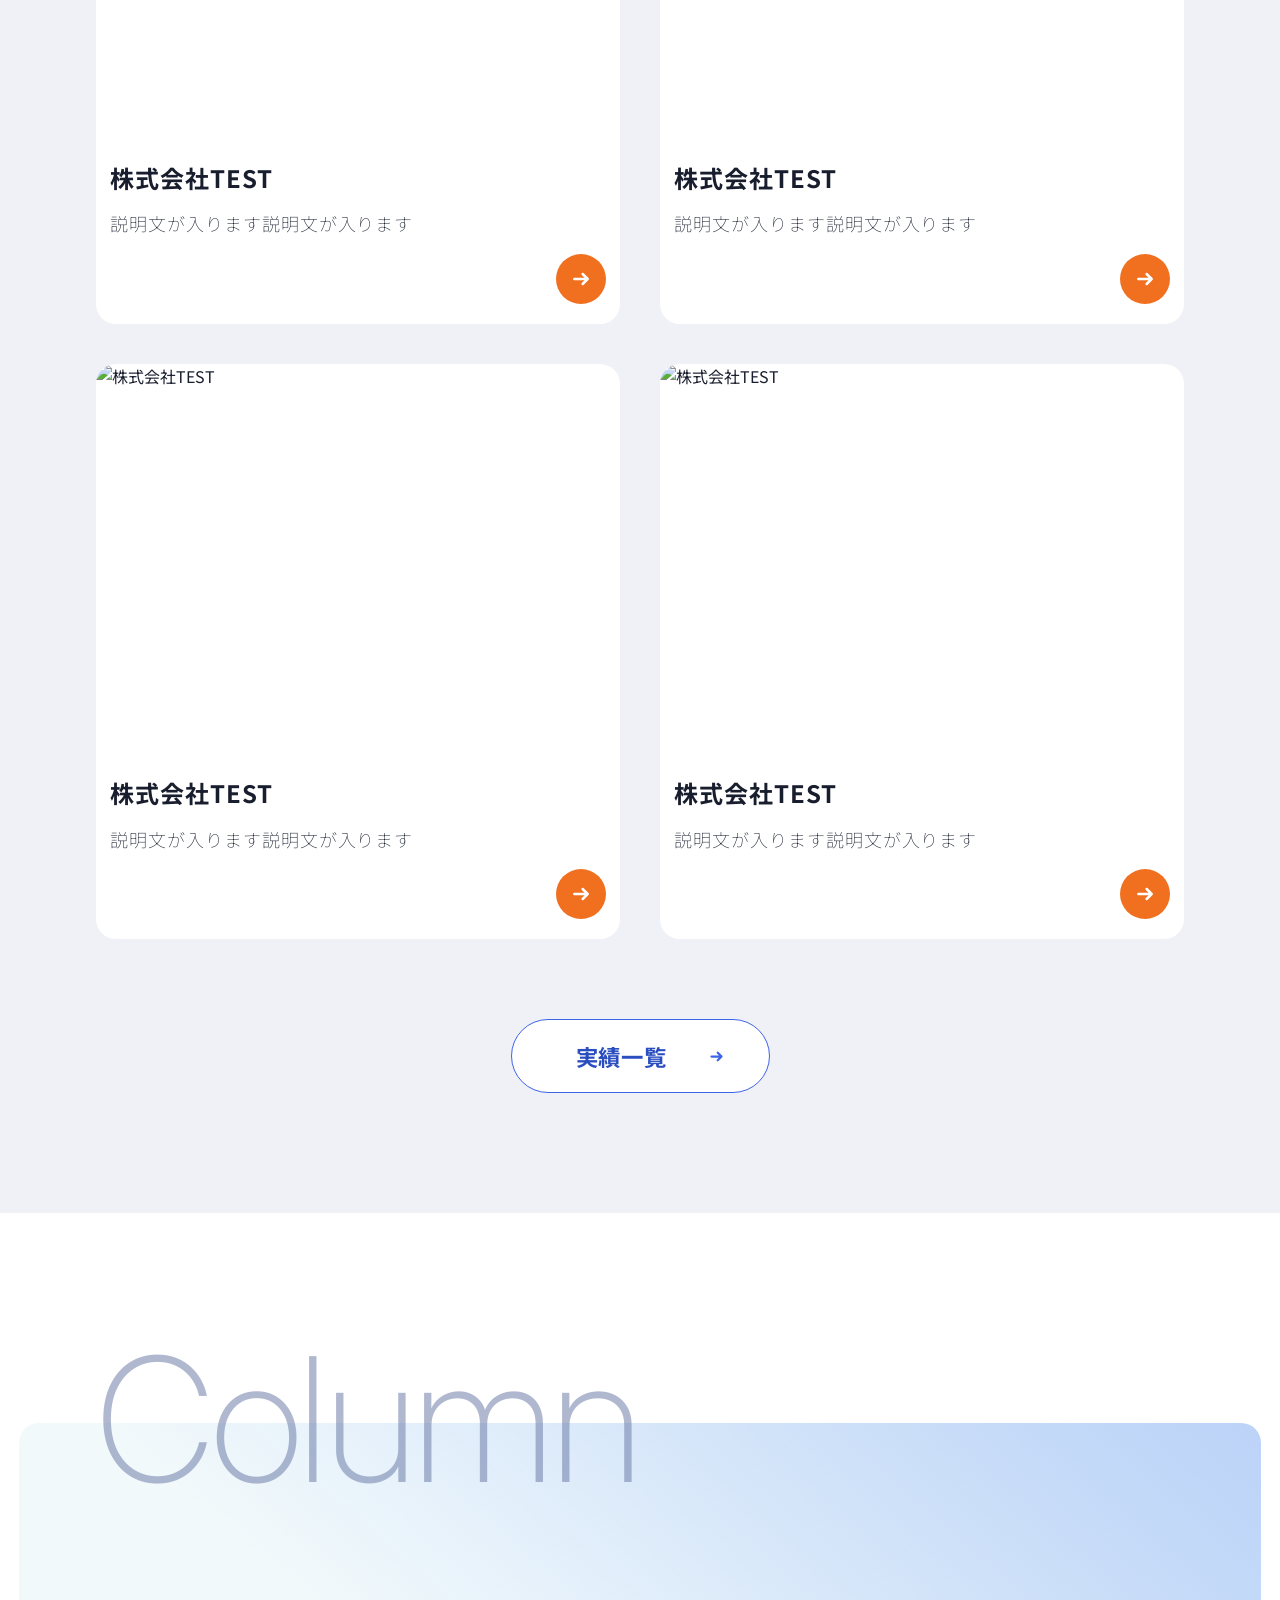
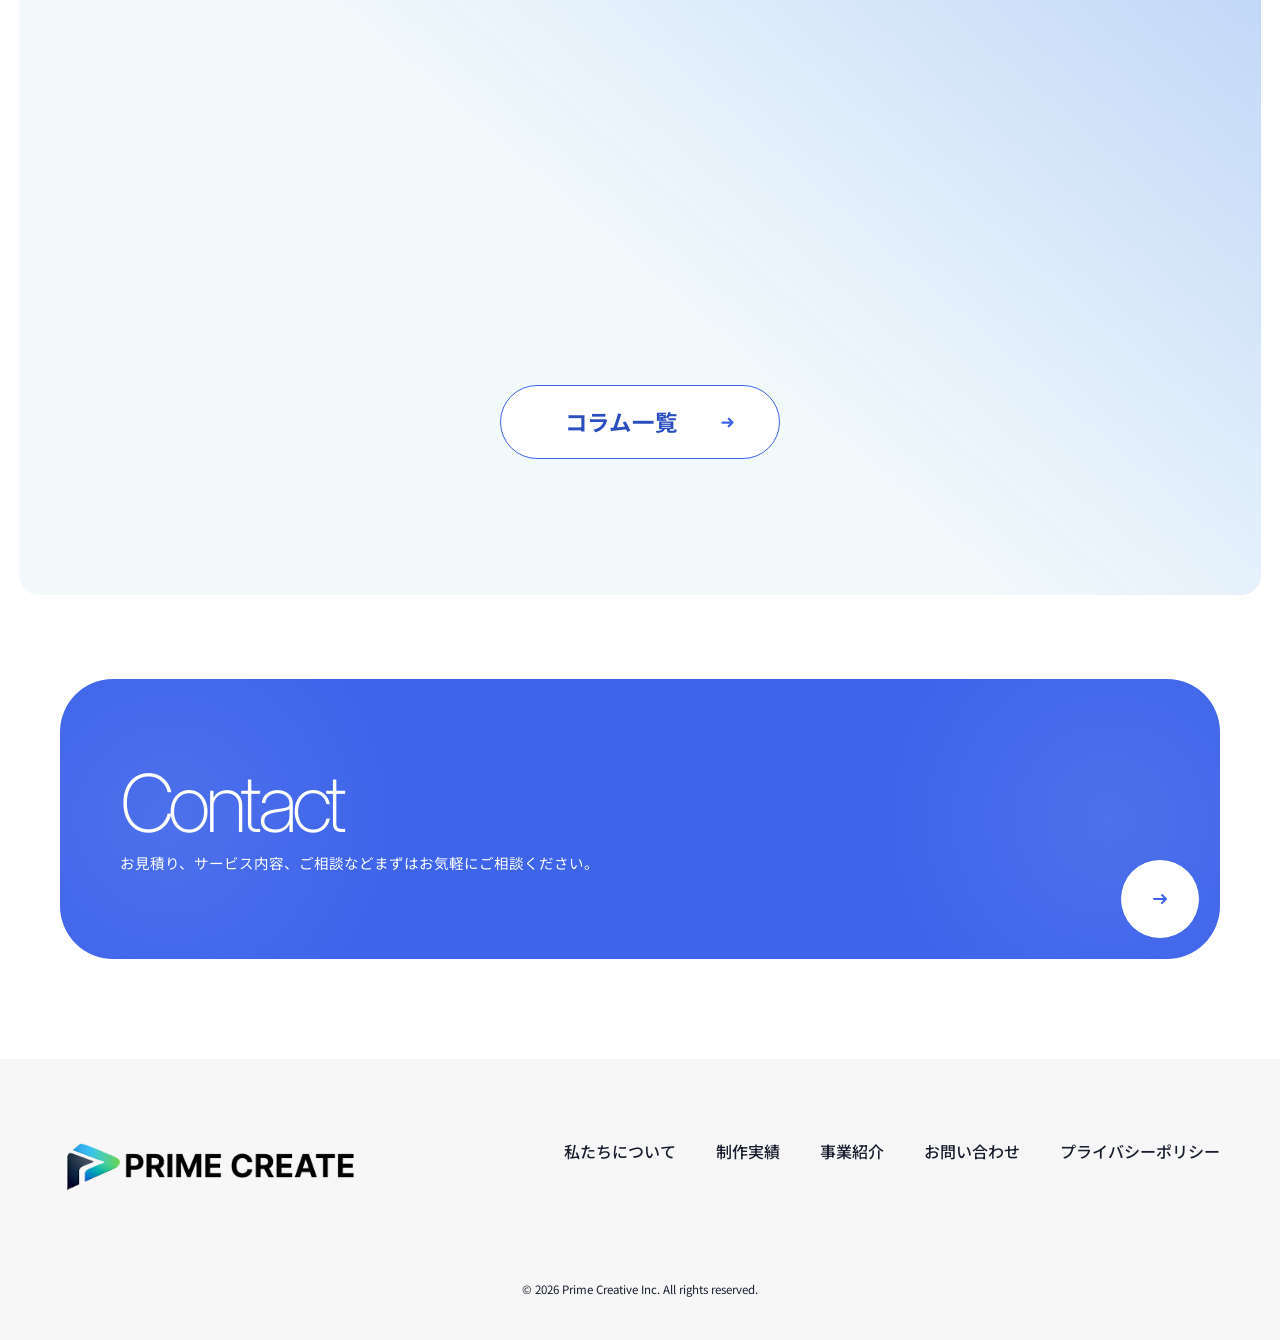
==== commit be6fe14b: "微調整" ====
--- a/index.html
+++ b/index.html
@@ -1,63 +1,61 @@
 <!doctype html>
 <html lang="ja">
-  <head>
+
+<head>
     <meta charset="UTF-8" />
     <meta name="viewport" content="width=device-width, initial-scale=1.0" />
     <title>Prime.Creative – 戦略から設計するWeb制作</title>
     <link rel="stylesheet" href="style.css" />
     <link rel="preconnect" href="https://fonts.googleapis.com" />
     <link rel="preconnect" href="https://fonts.gstatic.com" crossorigin />
-    <link
-      href="https://fonts.googleapis.com/css2?family=Inter:wght@200;400;600;700&family=Noto+Sans+JP:wght@100;300;400;500;700;900&family=Syne:wght@600;700;800&display=swap"
-      rel="stylesheet"
-    />
-  </head>
-
-  <body>
+    <link href="https://fonts.googleapis.com/css2?family=Inter:wght@200;400;600;700&family=Noto+Sans+JP:wght@100;300;400;500;700;900&family=Syne:wght@600;700;800&display=swap" rel="stylesheet" />
+</head>
+
+<body>
     <!-- ==================== HEADER ==================== -->
     <header class="header" id="header">
-      <div class="header__inner">
-        <a href="#" class="header__logo">
-          <span class="logo">
+        <div class="header__inner">
+            <a href="#" class="header__logo">
+                <span class="logo">
             <img src="image/logo.png" alt="PrimeCreativeロゴ" />
           </span>
-        </a>
-        <nav class="header__nav">
-          <ul class="nav__list">
-            <li><a href="#about">私たちについて</a></li>
-            <li><a href="#case">制作実績</a></li>
-            <li><a href="#service">事業紹介</a></li>
-            <li><a href="#contact">お問い合わせ</a></li>
-          </ul>
-        </nav>
-        <button class="header__hamburger" id="hamburger" aria-label="メニュー">
+            </a>
+            <nav class="header__nav">
+                <ul class="nav__list">
+                    <li><a href="#about">私たちについて</a></li>
+                    <li><a href="#case">制作実績</a></li>
+                    <li><a href="#service">事業紹介</a></li>
+                    <li><a href="#contact">お問い合わせ</a></li>
+                </ul>
+            </nav>
+            <button class="header__hamburger" id="hamburger" aria-label="メニュー">
           <span></span><span></span><span></span>
         </button>
-      </div>
+        </div>
     </header>
 
     <!-- ==================== HERO ==================== -->
     <section class="hero" id="top">
-      <div class="hero__bg"></div>
-
-      <div class="hero__content">
-        <h1 class="hero__title">
-          <span class="hero__title--black">戦略から設計する</span
-          ><span class="hero__title--accent">Web制作</span
-          ><span class="hero__title--black">で</span><br />
-          <span class="hero__title--black">ビジネスを加速させる。</span>
-        </h1>
-      </div>
-
-      <!-- Event card -->
-      <a href="#" class="hero__event-card">
-        <div class="event-card__body">
-          <div class="event-card__meta">
-            <span class="event-date">2026.05.20</span>
-          </div>
-          <div class="event-card__title-row">
-            <p class="event-card__title">ホームページをオープンしました！</p>
-            <button class="event-arrow">
+        <div class="hero__bg"></div>
+
+        <div class="hero__content">
+            <h1 class="hero__title">
+                <span class="hero__title--accent">ブランド設計</span
+          ><span class="hero__title--black">からデザインする</span
+          ><br />
+                <span class="hero__title--black">ビジネスパートナー</span>
+            </h1>
+        </div>
+
+        <!-- Event card -->
+        <a href="#" class="hero__event-card">
+            <div class="event-card__body">
+                <div class="event-card__meta">
+                    <span class="event-date">2026.05.20</span>
+                </div>
+                <div class="event-card__title-row">
+                    <p class="event-card__title">ホームページをオープンしました！</p>
+                    <button class="event-arrow">
               <svg width="12" height="12" viewBox="0 0 12 12" fill="none">
                 <path
                   d="M2 6H10M7 3L10 6L7 9"
@@ -68,107 +66,36 @@
                 />
               </svg>
             </button>
-          </div>
-        </div>
-      </a>
-
-      <!-- Scroll indicator -->
-      <div class="scroll-indicator">
-        <span class="scroll-label">Scroll</span>
-        <div class="scroll-line"></div>
-      </div>
+                </div>
+            </div>
+        </a>
     </section>
 
     <!-- ==================== SERVICE ==================== -->
     <section class="service" id="service">
-      <!-- decorative logo -->
-      <div class="service__logo service__logo--1">
-        <svg
-          viewBox="0 0 200 200"
-          fill="none"
-          xmlns="http://www.w3.org/2000/svg"
-          aria-hidden="true"
-        >
-          <circle cx="100" cy="60" r="40" fill="#3E64EA" opacity="0.15" />
-          <circle cx="60" cy="130" r="30" fill="#F07020" opacity="0.12" />
-          <circle cx="140" cy="130" r="30" fill="#7AD7FF" opacity="0.12" />
-          <circle cx="100" cy="60" r="25" fill="#3E64EA" opacity="0.25" />
-          <circle cx="60" cy="130" r="18" fill="#F07020" opacity="0.2" />
-          <circle cx="140" cy="130" r="18" fill="#7AD7FF" opacity="0.2" />
-        </svg>
-      </div>
-      <div class="service__logo service__logo--2">
-        <svg
-          viewBox="0 0 80 100"
-          fill="none"
-          xmlns="http://www.w3.org/2000/svg"
-          aria-hidden="true"
-        >
-          <rect
-            x="10"
-            y="10"
-            width="60"
-            height="80"
-            rx="8"
-            fill="#3E64EA"
-            opacity="0.08"
-          />
-          <rect
-            x="20"
-            y="25"
-            width="40"
-            height="5"
-            rx="2"
-            fill="#3E64EA"
-            opacity="0.3"
-          />
-          <rect
-            x="20"
-            y="38"
-            width="30"
-            height="5"
-            rx="2"
-            fill="#3E64EA"
-            opacity="0.2"
-          />
-          <rect
-            x="20"
-            y="51"
-            width="35"
-            height="5"
-            rx="2"
-            fill="#3E64EA"
-            opacity="0.2"
-          />
-          <circle cx="55" cy="70" r="12" fill="#F07020" opacity="0.2" />
-        </svg>
-      </div>
-
-      <div class="section__header-mask">
-        <span class="section__watermark">Service</span>
-      </div>
-
-      <ul class="service__list">
-        <!-- Service 01 -->
-        <a href="">
-          <li class="service__item">
-            <div class="service__img">
-              <img
-                src="https://images.unsplash.com/photo-1600880292203-757bb62b4baf?w=762&q=80"
-                alt="ブランド開発"
-                loading="lazy"
-              />
-            </div>
-            <div class="service__content">
-              <div class="service__content-inner">
-                <span class="service__num">01</span>
-                <h2 class="service__ttl">ブランド開発</h2>
-              </div>
-              <div class="service__txt-wrap">
-                <p class="service__txt">
-                  地方自治体やまちづくり会社などの機関を対象とした、地域振興（町おこし）に関する企画の立案および実行・運営の支援
-                </p>
-                <button class="event-arrow event-arrow--orange">
+
+
+        <div class="section__header-mask">
+            <span class="section__watermark">Service</span>
+        </div>
+
+        <ul class="service__list">
+            <!-- Service 01 -->
+            <a href="">
+                <li class="service__item">
+                    <div class="service__img">
+                        <img src="https://images.unsplash.com/photo-1600880292203-757bb62b4baf?w=762&q=80" alt="ブランド開発" loading="lazy" />
+                    </div>
+                    <div class="service__content">
+                        <div class="service__content-inner">
+                            <span class="service__num">01</span>
+                            <h2 class="service__ttl">ブランド開発</h2>
+                        </div>
+                        <div class="service__txt-wrap">
+                            <p class="service__txt">
+                                地方自治体やまちづくり会社などの機関を対象とした、地域振興（町おこし）に関する企画の立案および実行・運営の支援
+                            </p>
+                            <button class="event-arrow event-arrow--orange">
                   <svg width="20" height="20" viewBox="0 0 12 12" fill="none">
                     <path
                       d="M2 6H10M7 3L10 6L7 9"
@@ -179,23 +106,23 @@
                     />
                   </svg>
                 </button>
-              </div>
-            </div>
-          </li>
-        </a>
-        <!-- Service 02 -->
-        <a href="">
-          <li class="service__item service__item--reverse">
-            <div class="service__content">
-              <div class="service__content-inner">
-                <span class="service__num">02</span>
-                <h2 class="service__ttl">WEB制作</h2>
-              </div>
-              <div class="service__txt-wrap">
-                <p class="service__txt">
-                  主に地方自治体を対象に、行政における既存の業務プロセスの分析や低コストで実現する行政サービスのDX化などのご提案を行っています。
-                </p>
-                <button class="event-arrow event-arrow--orange">
+                        </div>
+                    </div>
+                </li>
+            </a>
+            <!-- Service 02 -->
+            <a href="">
+                <li class="service__item service__item--reverse">
+                    <div class="service__content">
+                        <div class="service__content-inner">
+                            <span class="service__num">02</span>
+                            <h2 class="service__ttl">WEB制作</h2>
+                        </div>
+                        <div class="service__txt-wrap">
+                            <p class="service__txt">
+                                主に地方自治体を対象に、行政における既存の業務プロセスの分析や低コストで実現する行政サービスのDX化などのご提案を行っています。
+                            </p>
+                            <button class="event-arrow event-arrow--orange">
                   <svg width="20" height="20" viewBox="0 0 12 12" fill="none">
                     <path
                       d="M2 6H10M7 3L10 6L7 9"
@@ -206,37 +133,29 @@
                     />
                   </svg>
                 </button>
-              </div>
-            </div>
-            <div class="service__img">
-              <img
-                src="https://images.unsplash.com/photo-1497366754035-f200968a6e72?w=520&q=80"
-                alt="WEB制作"
-                loading="lazy"
-              />
-            </div>
-          </li>
-        </a>
-        <!-- Service 03 -->
-        <a href="">
-          <li class="service__item">
-            <div class="service__img">
-              <img
-                src="https://images.unsplash.com/photo-1556742049-0cfed4f6a45d?w=723&q=80"
-                alt="運用・保守"
-                loading="lazy"
-              />
-            </div>
-            <div class="service__content">
-              <div class="service__content-inner">
-                <span class="service__num">03</span>
-                <h2 class="service__ttl">運用・保守</h2>
-              </div>
-              <div class="service__txt-wrap">
-                <p class="service__txt">
-                  会社を誰よりも思う経営者さまの心を軽くしたい。<br />フリーCEOはCEOである貴方のCEOです。<br />企業のトップであるCEOは日々の悩みなどを抱えていても打ち明ける相手になかなか恵まれません。
-                </p>
-                <button class="event-arrow event-arrow--orange">
+                        </div>
+                    </div>
+                    <div class="service__img">
+                        <img src="https://images.unsplash.com/photo-1497366754035-f200968a6e72?w=520&q=80" alt="WEB制作" loading="lazy" />
+                    </div>
+                </li>
+            </a>
+            <!-- Service 03 -->
+            <a href="">
+                <li class="service__item">
+                    <div class="service__img">
+                        <img src="https://images.unsplash.com/photo-1556742049-0cfed4f6a45d?w=723&q=80" alt="運用・保守" loading="lazy" />
+                    </div>
+                    <div class="service__content">
+                        <div class="service__content-inner">
+                            <span class="service__num">03</span>
+                            <h2 class="service__ttl">運用・保守</h2>
+                        </div>
+                        <div class="service__txt-wrap">
+                            <p class="service__txt">
+                                会社を誰よりも思う経営者さまの心を軽くしたい。<br />フリーCEOはCEOである貴方のCEOです。<br />企業のトップであるCEOは日々の悩みなどを抱えていても打ち明ける相手になかなか恵まれません。
+                            </p>
+                            <button class="event-arrow event-arrow--orange">
                   <svg width="20" height="20" viewBox="0 0 12 12" fill="none">
                     <path
                       d="M2 6H10M7 3L10 6L7 9"
@@ -247,38 +166,34 @@
                     />
                   </svg>
                 </button>
-              </div>
-            </div>
-          </li>
-        </a>
-      </ul>
+                        </div>
+                    </div>
+                </li>
+            </a>
+        </ul>
     </section>
 
     <!-- ==================== CASE ==================== -->
     <section class="case" id="case">
-      <div class="section__header-mask">
-        <span class="section__watermark">Case</span>
-      </div>
-
-      <ul class="case__cards">
-        <li class="case-card">
-          <div class="case-card__thumb">
-            <img
-              src="https://images.unsplash.com/photo-1521737604893-d14cc237f11d?w=693&q=80"
-              alt="株式会社ADEKA"
-              loading="lazy"
-            />
-          </div>
-          <div class="case-card__body">
-            <h3 class="case-card__ttl">株式会社ADEKA</h3>
-            <!--<dl class="case-card__desc">
-              <div class="case-card__desc-item">
-                <dd>
-                  miHub®実践研修がもたらした、データ駆動型研究開発への"自主的意識変革"
-                </dd>
-              </div>
-            </dl>-->
-            <button class="event-arrow event-arrow--orange case-card__arrow">
+        <div class="section__header-mask">
+            <span class="section__watermark">Case</span>
+        </div>
+
+        <ul class="case__cards">
+            <li class="case-card">
+                <div class="case-card__thumb">
+                    <img src="https://images.unsplash.com/photo-1521737604893-d14cc237f11d?w=693&q=80" alt="株式会社TEST" loading="lazy" />
+                </div>
+                <div class="case-card__body">
+                    <h3 class="case-card__ttl">株式会社TEST</h3>
+                    <dl class="case-card__desc">
+                        <div class="case-card__desc-item">
+                            <dd>
+                                説明文が入ります説明文が入ります
+                            </dd>
+                        </div>
+                    </dl>
+                    <button class="event-arrow event-arrow--orange case-card__arrow">
               <svg width="20" height="20" viewBox="0 0 12 12" fill="none">
                 <path
                   d="M2 6H10M7 3L10 6L7 9"
@@ -289,26 +204,22 @@
                 />
               </svg>
             </button>
-          </div>
-        </li>
-        <li class="case-card">
-          <div class="case-card__thumb">
-            <img
-              src="https://images.unsplash.com/photo-1542744173-8e7e53415bb0?w=693&q=80"
-              alt="株式会社ADEKA"
-              loading="lazy"
-            />
-          </div>
-          <div class="case-card__body">
-            <h3 class="case-card__ttl">株式会社ADEKA</h3>
-            <!--<dl class="case-card__desc">
-              <div class="case-card__desc-item">
-                <dd>
-                  miHub®実践研修がもたらした、データ駆動型研究開発への"自主的意識変革"
-                </dd>
-              </div>
-            </dl>-->
-            <button class="event-arrow event-arrow--orange case-card__arrow">
+                </div>
+            </li>
+            <li class="case-card">
+                <div class="case-card__thumb">
+                    <img src="https://images.unsplash.com/photo-1521737604893-d14cc237f11d?w=693&q=80" alt="株式会社TEST" loading="lazy" />
+                </div>
+                <div class="case-card__body">
+                    <h3 class="case-card__ttl">株式会社TEST</h3>
+                    <dl class="case-card__desc">
+                        <div class="case-card__desc-item">
+                            <dd>
+                                説明文が入ります説明文が入ります
+                            </dd>
+                        </div>
+                    </dl>
+                    <button class="event-arrow event-arrow--orange case-card__arrow">
               <svg width="20" height="20" viewBox="0 0 12 12" fill="none">
                 <path
                   d="M2 6H10M7 3L10 6L7 9"
@@ -319,26 +230,22 @@
                 />
               </svg>
             </button>
-          </div>
-        </li>
-        <li class="case-card">
-          <div class="case-card__thumb">
-            <img
-              src="https://images.unsplash.com/photo-1504307651254-35680f356dfd?w=693&q=80"
-              alt="株式会社ADEKA"
-              loading="lazy"
-            />
-          </div>
-          <div class="case-card__body">
-            <h3 class="case-card__ttl">株式会社ADEKA</h3>
-            <!--<dl class="case-card__desc">
-              <div class="case-card__desc-item">
-                <dd>
-                  miHub®実践研修がもたらした、データ駆動型研究開発への"自主的意識変革"
-                </dd>
-              </div>
-            </dl>-->
-            <button class="event-arrow event-arrow--orange case-card__arrow">
+                </div>
+            </li>
+            <li class="case-card">
+                <div class="case-card__thumb">
+                    <img src="https://images.unsplash.com/photo-1521737604893-d14cc237f11d?w=693&q=80" alt="株式会社TEST" loading="lazy" />
+                </div>
+                <div class="case-card__body">
+                    <h3 class="case-card__ttl">株式会社TEST</h3>
+                    <dl class="case-card__desc">
+                        <div class="case-card__desc-item">
+                            <dd>
+                                説明文が入ります説明文が入ります
+                            </dd>
+                        </div>
+                    </dl>
+                    <button class="event-arrow event-arrow--orange case-card__arrow">
               <svg width="20" height="20" viewBox="0 0 12 12" fill="none">
                 <path
                   d="M2 6H10M7 3L10 6L7 9"
@@ -349,26 +256,22 @@
                 />
               </svg>
             </button>
-          </div>
-        </li>
-        <li class="case-card">
-          <div class="case-card__thumb">
-            <img
-              src="https://images.unsplash.com/photo-1522071820081-009f0129c71c?w=693&q=80"
-              alt="株式会社ADEKA"
-              loading="lazy"
-            />
-          </div>
-          <div class="case-card__body">
-            <h3 class="case-card__ttl">株式会社ADEKA</h3>
-            <!--<dl class="case-card__desc">
-              <div class="case-card__desc-item">
-                <dd>
-                  miHub®実践研修がもたらした、データ駆動型研究開発への"自主的意識変革"
-                </dd>
-              </div>
-            </dl>-->
-            <button class="event-arrow event-arrow--orange case-card__arrow">
+                </div>
+            </li>
+            <li class="case-card">
+                <div class="case-card__thumb">
+                    <img src="https://images.unsplash.com/photo-1521737604893-d14cc237f11d?w=693&q=80" alt="株式会社TEST" loading="lazy" />
+                </div>
+                <div class="case-card__body">
+                    <h3 class="case-card__ttl">株式会社TEST</h3>
+                    <dl class="case-card__desc">
+                        <div class="case-card__desc-item">
+                            <dd>
+                                説明文が入ります説明文が入ります
+                            </dd>
+                        </div>
+                    </dl>
+                    <button class="event-arrow event-arrow--orange case-card__arrow">
               <svg width="20" height="20" viewBox="0 0 12 12" fill="none">
                 <path
                   d="M2 6H10M7 3L10 6L7 9"
@@ -379,11 +282,11 @@
                 />
               </svg>
             </button>
-          </div>
-        </li>
-      </ul>
-      <div class="btn-wrap">
-        <button class="pill-btn">
+                </div>
+            </li>
+        </ul>
+        <div class="btn-wrap">
+            <button class="pill-btn">
           <span class="pill-btn__text">実績一覧</span>
           <span class="pill-btn__icon">
             <svg width="15" height="15" viewBox="0 0 12 12" fill="none">
@@ -397,74 +300,59 @@
             </svg>
           </span>
         </button>
-      </div>
+        </div>
     </section>
 
     <!-- ==================== COLUMN ==================== -->
     <section class="column" id="column">
-      <div class="section__header-mask">
-        <span class="section__watermark">Column</span>
-      </div>
-      <span class="background"></span>
-
-      <ul class="column__cards">
-        <li class="col-card">
-          <div class="col-card__thumb">
-            <img
-              src="https://images.unsplash.com/photo-1551288049-bebda4e38f71?w=432&q=80"
-              alt="コラム記事"
-              loading="lazy"
-            />
-          </div>
-          <div class="col-card__body">
-            <div class="col-card__meta">
-              <time class="col-card__date">2026.04.13</time>
-            </div>
-            <p class="col-card__title">
-              ハイスループット計算によるデータ生成（前編）
-              ―計算データ生成の基礎―
-            </p>
-          </div>
-        </li>
-        <li class="col-card">
-          <div class="col-card__thumb">
-            <img
-              src="https://images.unsplash.com/photo-1518770660439-4636190af475?w=432&q=80"
-              alt="コラム記事"
-              loading="lazy"
-            />
-          </div>
-          <div class="col-card__body">
-            <div class="col-card__meta">
-              <time class="col-card__date">2026.04.13</time>
-            </div>
-            <p class="col-card__title">
-              ベイズ最適化におけるバッチ最適化：Constant
-              Liarを実践例とした入門解説
-            </p>
-          </div>
-        </li>
-        <li class="col-card">
-          <div class="col-card__thumb">
-            <img
-              src="https://images.unsplash.com/photo-1504868584819-f8e8b4b6d7e3?w=432&q=80"
-              alt="コラム記事"
-              loading="lazy"
-            />
-          </div>
-          <div class="col-card__body">
-            <div class="col-card__meta">
-              <time class="col-card__date">2026.04.13</time>
-            </div>
-            <p class="col-card__title">
-              ハイスループット計算によるデータ生成（前編）
-              ―計算データ生成の基礎―
-            </p>
-          </div>
-        </li>
-      </ul>
-      <div class="btn-wrap">
-        <button class="pill-btn">
+        <div class="section__header-mask">
+            <span class="section__watermark">Column</span>
+        </div>
+        <span class="background"></span>
+
+        <ul class="column__cards">
+            <li class="col-card">
+                <div class="col-card__thumb">
+                    <img src="https://images.unsplash.com/photo-1551288049-bebda4e38f71?w=432&q=80" alt="コラム記事" loading="lazy" />
+                </div>
+                <div class="col-card__body">
+                    <div class="col-card__meta">
+                        <time class="col-card__date">2026.04.13</time>
+                    </div>
+                    <p class="col-card__title">
+                        レンタルサーバーの選び方
+                    </p>
+                </div>
+            </li>
+            <li class="col-card">
+                <div class="col-card__thumb">
+                    <img src="https://images.unsplash.com/photo-1518770660439-4636190af475?w=432&q=80" alt="コラム記事" loading="lazy" />
+                </div>
+                <div class="col-card__body">
+                    <div class="col-card__meta">
+                        <time class="col-card__date">2026.04.13</time>
+                    </div>
+                    <p class="col-card__title">
+                        Google Workspaceでドメインを複数連携する方法
+                    </p>
+                </div>
+            </li>
+            <li class="col-card">
+                <div class="col-card__thumb">
+                    <img src="https://images.unsplash.com/photo-1504868584819-f8e8b4b6d7e3?w=432&q=80" alt="コラム記事" loading="lazy" />
+                </div>
+                <div class="col-card__body">
+                    <div class="col-card__meta">
+                        <time class="col-card__date">2026.04.13</time>
+                    </div>
+                    <p class="col-card__title">
+                        ホームページを作ったのに全くアクセスが無い場合の対処法
+                    </p>
+                </div>
+            </li>
+        </ul>
+        <div class="btn-wrap">
+            <button class="pill-btn">
           <span class="pill-btn__text">コラム一覧</span>
           <span class="pill-btn__icon">
             <svg width="15" height="15" viewBox="0 0 12 12" fill="none">
@@ -478,25 +366,22 @@
             </svg>
           </span>
         </button>
-      </div>
+        </div>
     </section>
 
     <!-- ==================== CONTACT ==================== -->
     <section class="contact" id="contact">
-      <a href="#" class="contact__inner">
-        <div class="contact__deco contact__deco--left" aria-hidden="true"></div>
-        <div
-          class="contact__deco contact__deco--right"
-          aria-hidden="true"
-        ></div>
-        <div class="contact__text-block">
-          <h2 class="contact__heading">Contact</h2>
-          <p class="contact__sub">
-            お見積り、サービス内容、ご相談などまずはお気軽にご相談ください。
-          </p>
-        </div>
-        <div class="contact__icon-wrap">
-          <button class="contact__icon-btn">
+        <a href="#" class="contact__inner">
+            <div class="contact__deco contact__deco--left" aria-hidden="true"></div>
+            <div class="contact__deco contact__deco--right" aria-hidden="true"></div>
+            <div class="contact__text-block">
+                <h2 class="contact__heading">Contact</h2>
+                <p class="contact__sub">
+                    お見積り、サービス内容、ご相談などまずはお気軽にご相談ください。
+                </p>
+            </div>
+            <div class="contact__icon-wrap">
+                <button class="contact__icon-btn">
             <svg width="20" height="20" viewBox="0 0 20 20" fill="none">
               <path
                 d="M4 10H16M12 6L16 10L12 14"
@@ -507,53 +392,50 @@
               />
             </svg>
           </button>
-        </div>
-      </a>
+            </div>
+        </a>
     </section>
 
     <!-- ==================== FOOTER ==================== -->
     <footer class="footer" id="footer">
-      <div class="footer__inner">
-        <div class="footer__logo-col">
-          <img
-            src="image/logo.png"
-            alt="PrimeCreativeロゴ"
-            class="footer__logo"
-          />
-        </div>
-        <div class="footer__nav">
-          <div class="footer__nav-col">
-            <ul class="footer__nav-list">
-              <li><a href="#">私たちについて</a></li>
-            </ul>
-          </div>
-          <div class="footer__nav-col">
-            <ul class="footer__nav-list">
-              <li><a href="#">制作実績</a></li>
-            </ul>
-          </div>
-          <div class="footer__nav-col">
-            <ul class="footer__nav-list">
-              <li><a href="#">事業紹介</a></li>
-            </ul>
-          </div>
-          <div class="footer__nav-col">
-            <ul class="footer__nav-list">
-              <li><a href="#">お問い合わせ</a></li>
-            </ul>
-          </div>
-          <div class="footer__nav-col">
-            <ul class="footer__nav-list">
-              <li><a href="#">プライバシーポリシー</a></li>
-            </ul>
-          </div>
-        </div>
-      </div>
-      <p class="footer__copy">
-        © 2026 Prime Creative Inc. All rights reserved.
-      </p>
+        <div class="footer__inner">
+            <div class="footer__logo-col">
+                <img src="image/logo.png" alt="PrimeCreativeロゴ" class="footer__logo" />
+            </div>
+            <div class="footer__nav">
+                <div class="footer__nav-col">
+                    <ul class="footer__nav-list">
+                        <li><a href="#">私たちについて</a></li>
+                    </ul>
+                </div>
+                <div class="footer__nav-col">
+                    <ul class="footer__nav-list">
+                        <li><a href="#">制作実績</a></li>
+                    </ul>
+                </div>
+                <div class="footer__nav-col">
+                    <ul class="footer__nav-list">
+                        <li><a href="#">事業紹介</a></li>
+                    </ul>
+                </div>
+                <div class="footer__nav-col">
+                    <ul class="footer__nav-list">
+                        <li><a href="#">お問い合わせ</a></li>
+                    </ul>
+                </div>
+                <div class="footer__nav-col">
+                    <ul class="footer__nav-list">
+                        <li><a href="#">プライバシーポリシー</a></li>
+                    </ul>
+                </div>
+            </div>
+        </div>
+        <p class="footer__copy">
+            © 2026 Prime Creative Inc. All rights reserved.
+        </p>
     </footer>
 
     <script src="script.js"></script>
-  </body>
-</html>
+</body>
+
+</html>
--- a/style.css
+++ b/style.css
@@ -139,7 +139,7 @@
 }
 
 .header__nav .nav__list a:hover {
-    color: var(--c-blue);
+    color: var(--c-orange);
 }
 
 .header__hamburger {
@@ -168,14 +168,14 @@
     min-height: 100vh;
     overflow: hidden;
     display: flex;
-    align-items: center;
-    padding-top: 72px;
+    align-items: flex-end;
+    padding: 220px 0!important;
 }
 
 .hero__bg {
     position: absolute;
     inset: 0;
-    background: url('/image/heroback.jpg') center/cover no-repeat;
+    background: url('image/heroback.jpg') center/cover no-repeat;
 }
 
 
@@ -279,7 +279,7 @@
 
 .hero__title {
     font-family: var(--font-jp);
-    font-weight: 900;
+    font-weight: 700;
     font-size: 58px;
     line-height: 1.22;
     letter-spacing: -1.16px;
@@ -329,7 +329,7 @@
 }
 
 .event-card__body {
-    padding: 3rem 2rem;
+    padding: 2rem;
 }
 
 .event-card__meta {
@@ -476,15 +476,18 @@
     font-family: var(--font-jp);
     font-weight: 700;
     font-size: 1.4rem;
-    color: #2a4ec0;;
+    color: #2a4ec0;
+    ;
     letter-spacing: 0.75px;
     white-space: nowrap;
     margin-right: 30px;
     line-height: 1.5;
 }
+
 .pill-btn:hover .pill-btn__text {
-    color:  var(--c-white);
-}
+    color: var(--c-white);
+}
+
 .pill-btn__icon {
     display: flex;
     align-items: center;
@@ -522,9 +525,11 @@
     border-radius: 27px;
 }
 
-section{
+section {
     padding: 120px 6rem;
 }
+
+
 /* ============================================================
    SERVICE SECTION
    ============================================================ */
@@ -645,7 +650,6 @@
 
 .case {
     background: var(--c-grey-bg);
-   
 }
 
 .case__grid-header,
@@ -728,10 +732,12 @@
     margin-top: 16px;
     flex-shrink: 0;
 }
-.btn-wrap{
+
+.btn-wrap {
     position: relative;
     text-align: center;
 }
+
 
 /* ============================================================
    COLUMN SECTION
@@ -977,7 +983,7 @@
 }
 
 .footer__nav-list a:hover {
-    color: rgba(255, 255, 255, 0.8);
+    color: var(--c-orange);
 }
 
 .footer__copy {
@@ -1178,4 +1184,4 @@
     .footer__nav-grid {
         grid-template-columns: 1fr;
     }
-}
+}
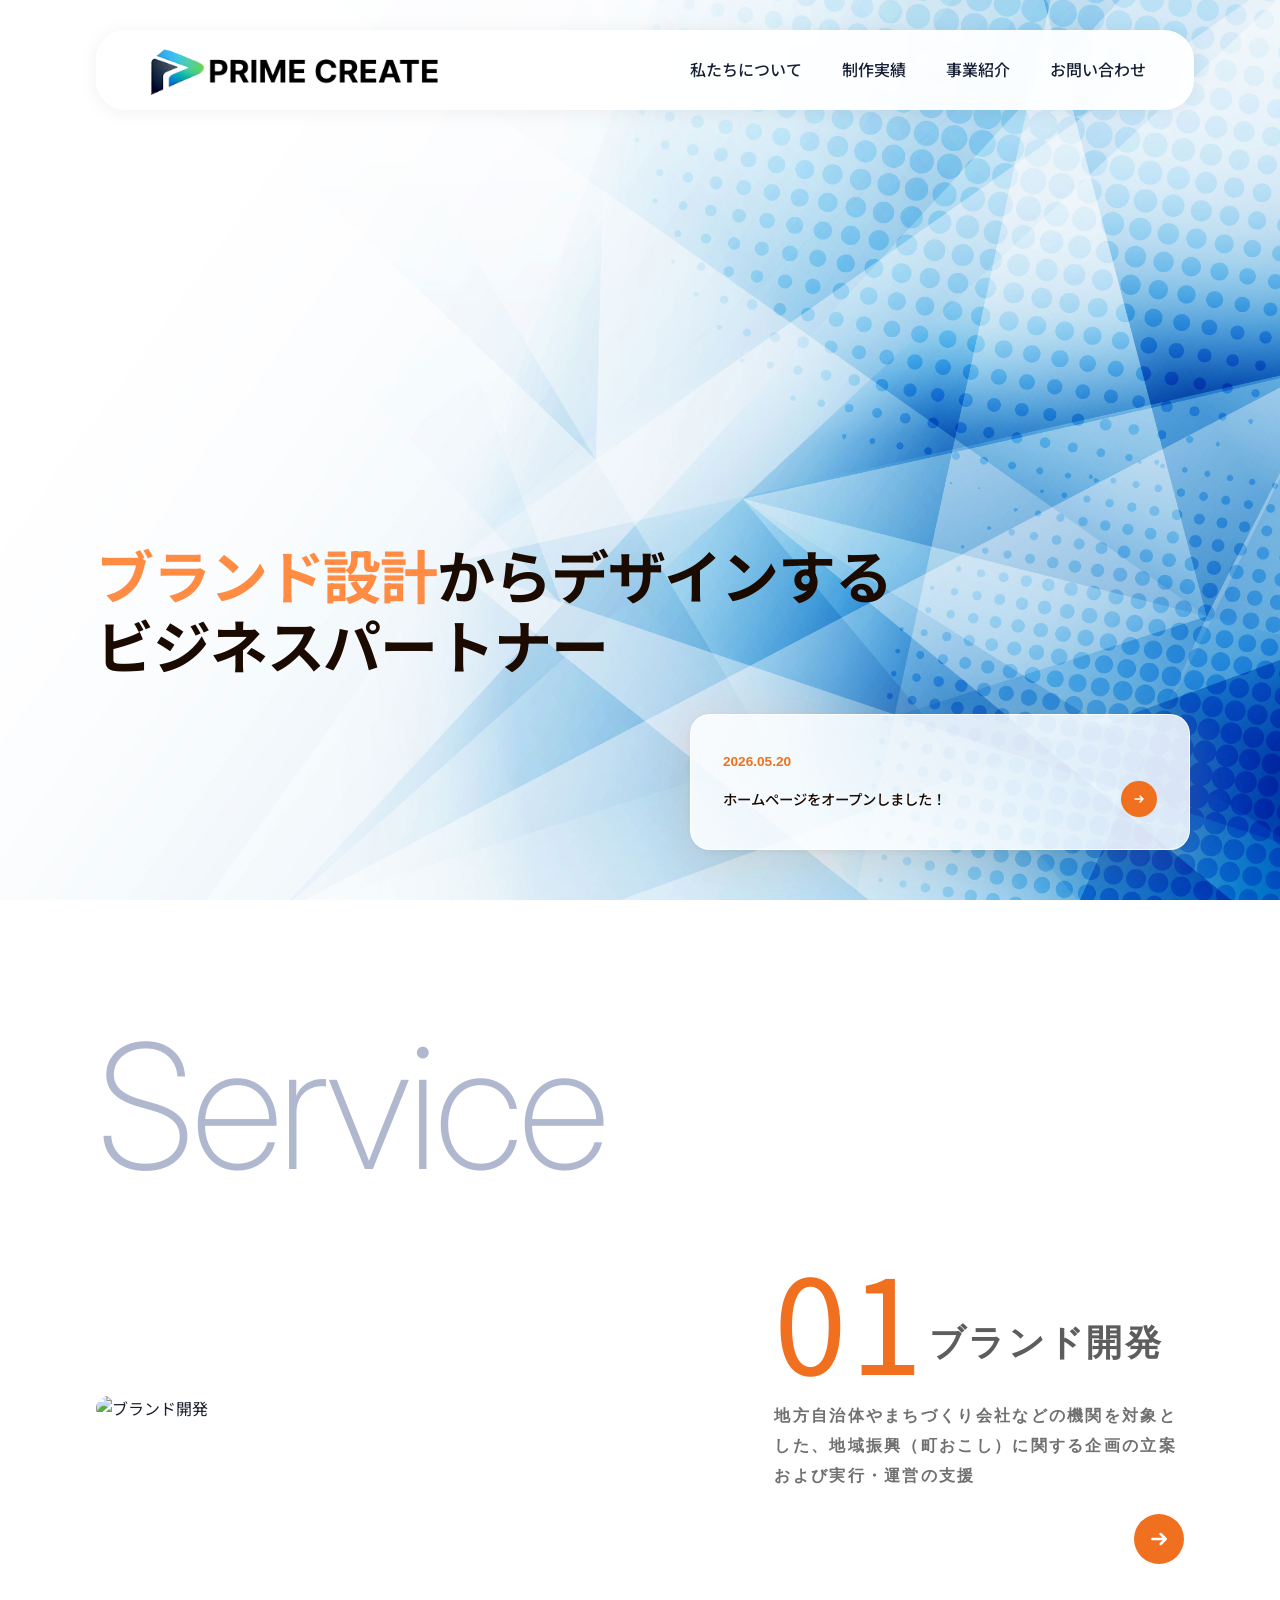
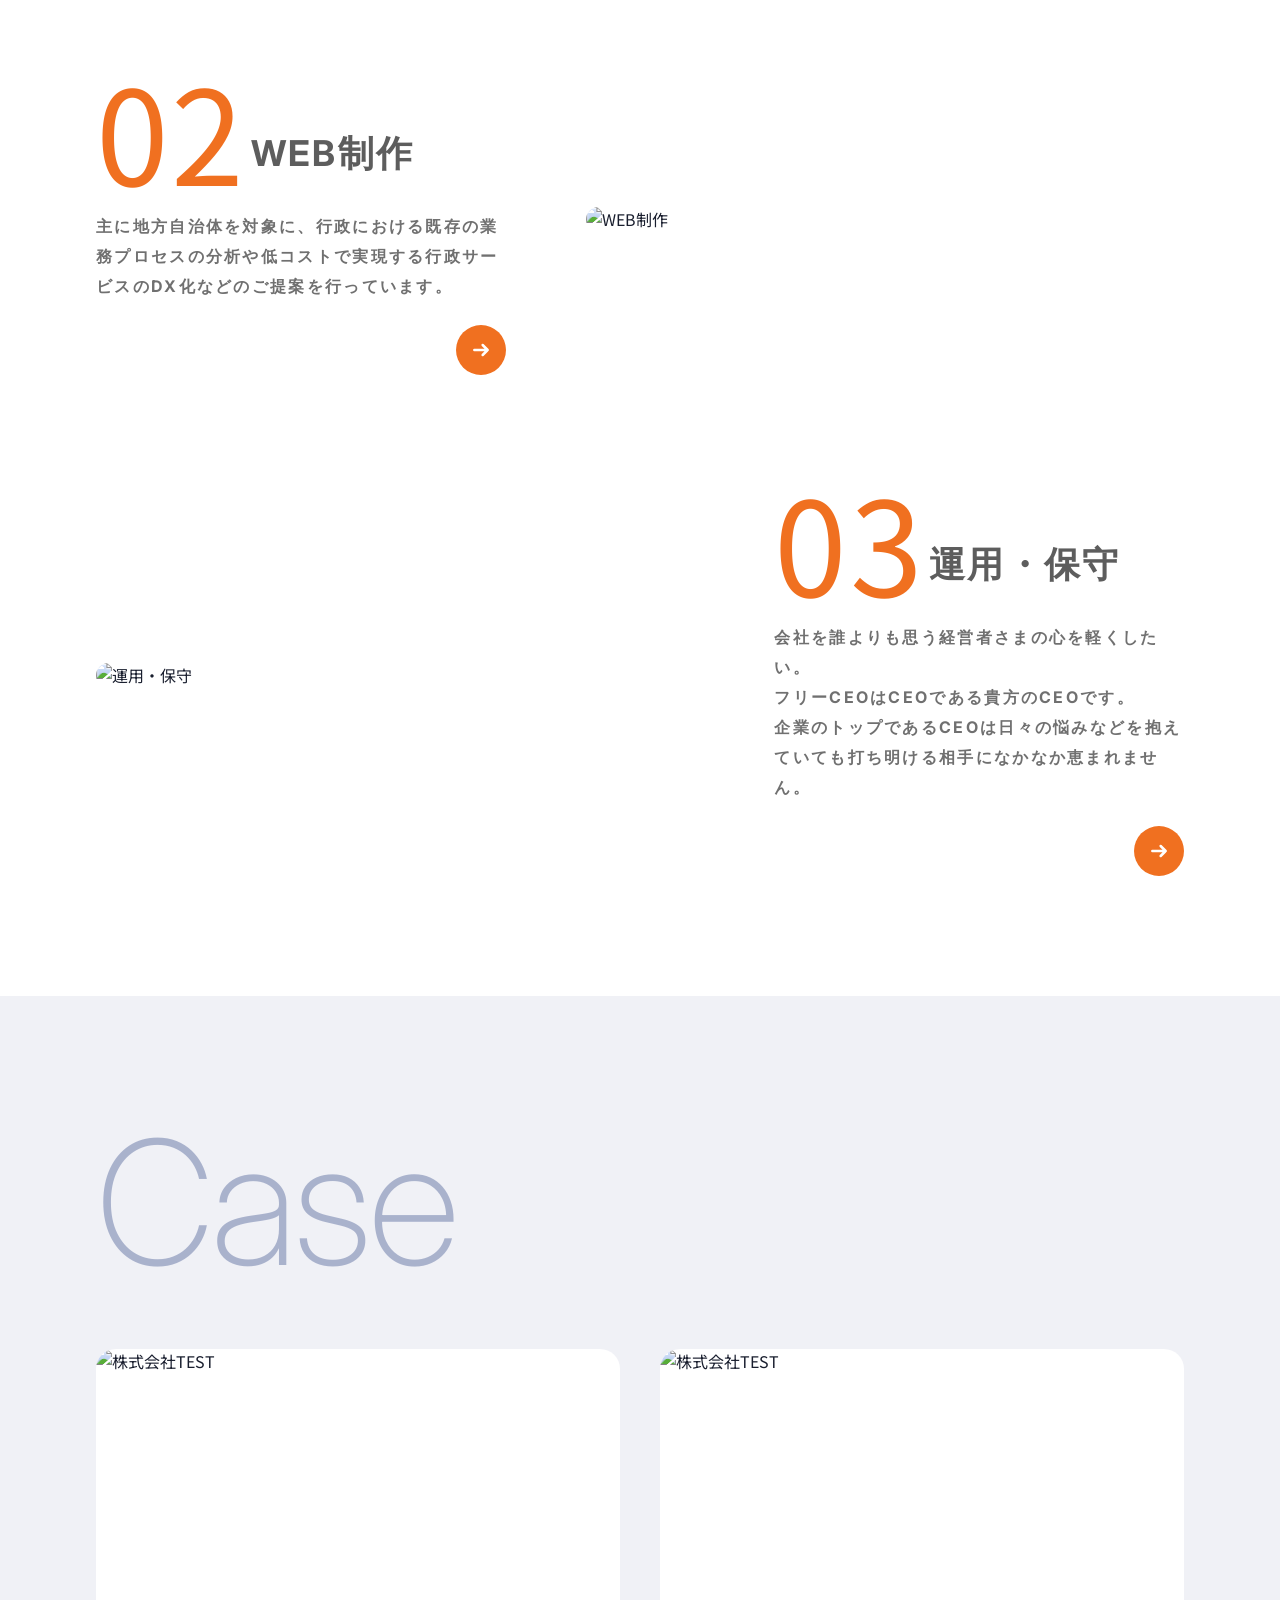
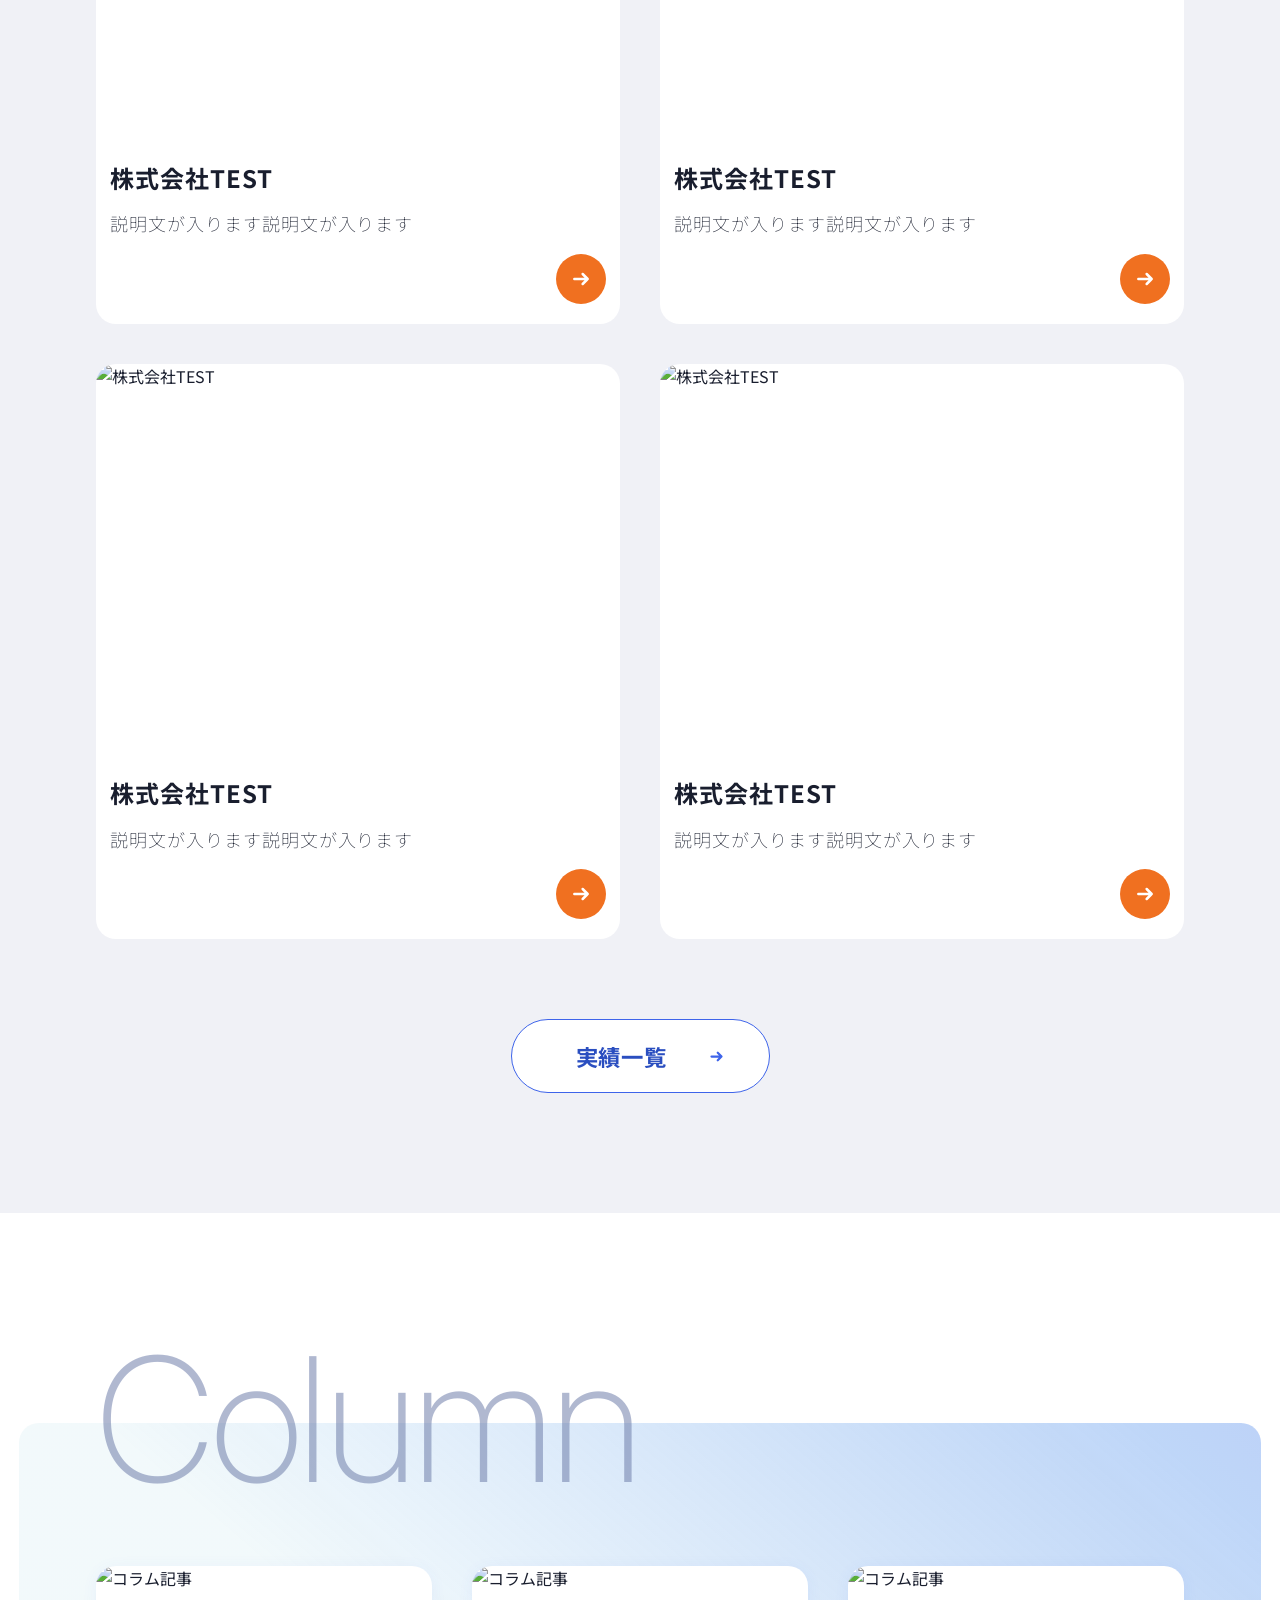
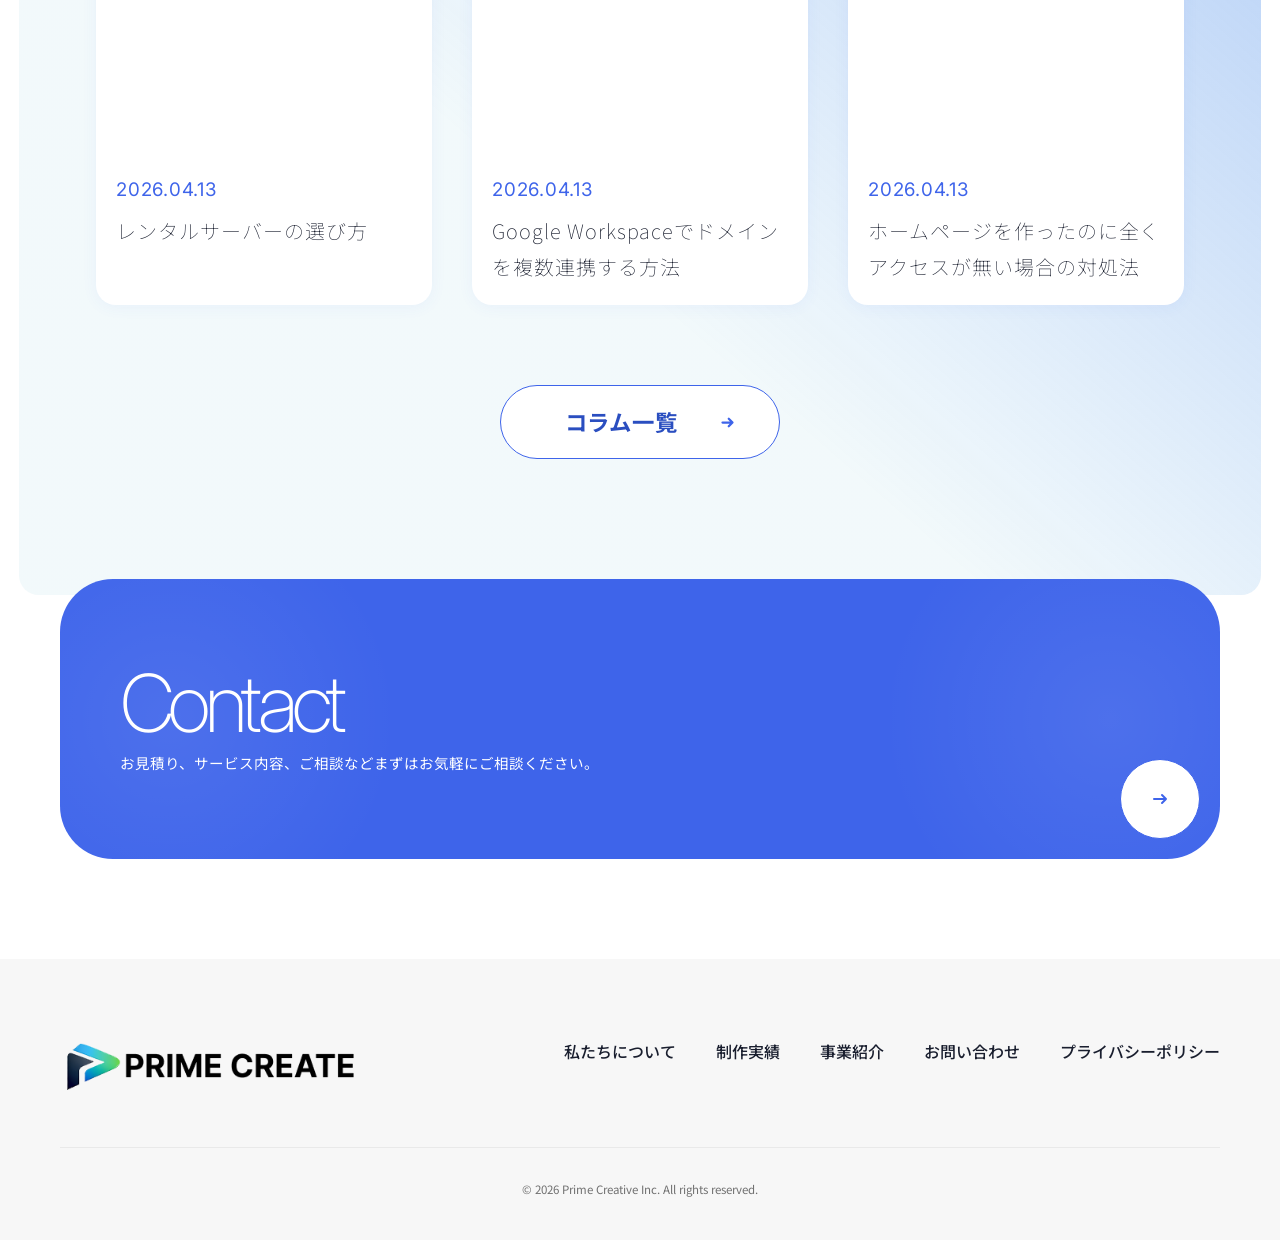
==== commit 1cf8c0c4: "下層UP" ====
--- a/index.html
+++ b/index.html
@@ -1,61 +1,62 @@
 <!doctype html>
 <html lang="ja">
-
-<head>
+  <head>
     <meta charset="UTF-8" />
     <meta name="viewport" content="width=device-width, initial-scale=1.0" />
-    <title>Prime.Creative – 戦略から設計するWeb制作</title>
+    <title>PrimeCreative|戦略から設計するホームページ制作</title>
     <link rel="stylesheet" href="style.css" />
     <link rel="preconnect" href="https://fonts.googleapis.com" />
     <link rel="preconnect" href="https://fonts.gstatic.com" crossorigin />
-    <link href="https://fonts.googleapis.com/css2?family=Inter:wght@200;400;600;700&family=Noto+Sans+JP:wght@100;300;400;500;700;900&family=Syne:wght@600;700;800&display=swap" rel="stylesheet" />
-</head>
-
-<body>
+    <link
+      href="https://fonts.googleapis.com/css2?family=Inter:wght@200;400;600;700&family=Noto+Sans+JP:wght@100;300;400;500;700;900&family=Syne:wght@600;700;800&display=swap"
+      rel="stylesheet"
+    />
+  </head>
+
+  <body>
     <!-- ==================== HEADER ==================== -->
     <header class="header" id="header">
-        <div class="header__inner">
-            <a href="#" class="header__logo">
-                <span class="logo">
+      <div class="header__inner">
+        <a href="#" class="header__logo">
+          <span class="logo">
             <img src="image/logo.png" alt="PrimeCreativeロゴ" />
           </span>
-            </a>
-            <nav class="header__nav">
-                <ul class="nav__list">
-                    <li><a href="#about">私たちについて</a></li>
-                    <li><a href="#case">制作実績</a></li>
-                    <li><a href="#service">事業紹介</a></li>
-                    <li><a href="#contact">お問い合わせ</a></li>
-                </ul>
-            </nav>
-            <button class="header__hamburger" id="hamburger" aria-label="メニュー">
+        </a>
+        <nav class="header__nav">
+          <ul class="nav__list">
+            <li><a href="page.html">私たちについて</a></li>
+            <li><a href="#case">制作実績</a></li>
+            <li><a href="#service">事業紹介</a></li>
+            <li><a href="#contact">お問い合わせ</a></li>
+          </ul>
+        </nav>
+        <button class="header__hamburger" id="hamburger" aria-label="メニュー">
           <span></span><span></span><span></span>
         </button>
-        </div>
+      </div>
     </header>
 
     <!-- ==================== HERO ==================== -->
     <section class="hero" id="top">
-        <div class="hero__bg"></div>
-
-        <div class="hero__content">
-            <h1 class="hero__title">
-                <span class="hero__title--accent">ブランド設計</span
-          ><span class="hero__title--black">からデザインする</span
-          ><br />
-                <span class="hero__title--black">ビジネスパートナー</span>
-            </h1>
-        </div>
-
-        <!-- Event card -->
-        <a href="#" class="hero__event-card">
-            <div class="event-card__body">
-                <div class="event-card__meta">
-                    <span class="event-date">2026.05.20</span>
-                </div>
-                <div class="event-card__title-row">
-                    <p class="event-card__title">ホームページをオープンしました！</p>
-                    <button class="event-arrow">
+      <div class="hero__bg"></div>
+
+      <div class="hero__content">
+        <h1 class="hero__title">
+          <span class="hero__title--accent">ブランド設計</span
+          ><span class="hero__title--black">からデザインする</span><br />
+          <span class="hero__title--black">ビジネスパートナー</span>
+        </h1>
+      </div>
+
+      <!-- Event card -->
+      <a href="#" class="hero__event-card">
+        <div class="event-card__body">
+          <div class="event-card__meta">
+            <span class="event-date">2026.05.20</span>
+          </div>
+          <div class="event-card__title-row">
+            <p class="event-card__title">ホームページをオープンしました！</p>
+            <button class="event-arrow">
               <svg width="12" height="12" viewBox="0 0 12 12" fill="none">
                 <path
                   d="M2 6H10M7 3L10 6L7 9"
@@ -66,36 +67,38 @@
                 />
               </svg>
             </button>
-                </div>
-            </div>
-        </a>
+          </div>
+        </div>
+      </a>
     </section>
 
     <!-- ==================== SERVICE ==================== -->
     <section class="service" id="service">
-
-
-        <div class="section__header-mask">
-            <span class="section__watermark">Service</span>
-        </div>
-
-        <ul class="service__list">
-            <!-- Service 01 -->
-            <a href="">
-                <li class="service__item">
-                    <div class="service__img">
-                        <img src="https://images.unsplash.com/photo-1600880292203-757bb62b4baf?w=762&q=80" alt="ブランド開発" loading="lazy" />
-                    </div>
-                    <div class="service__content">
-                        <div class="service__content-inner">
-                            <span class="service__num">01</span>
-                            <h2 class="service__ttl">ブランド開発</h2>
-                        </div>
-                        <div class="service__txt-wrap">
-                            <p class="service__txt">
-                                地方自治体やまちづくり会社などの機関を対象とした、地域振興（町おこし）に関する企画の立案および実行・運営の支援
-                            </p>
-                            <button class="event-arrow event-arrow--orange">
+      <div class="section__header-mask">
+        <span class="section__watermark">Service</span>
+      </div>
+
+      <ul class="service__list">
+        <!-- Service 01 -->
+        <a href="">
+          <li class="service__item">
+            <div class="service__img">
+              <img
+                src="https://images.unsplash.com/photo-1600880292203-757bb62b4baf?w=762&q=80"
+                alt="ブランド開発"
+                loading="lazy"
+              />
+            </div>
+            <div class="service__content">
+              <div class="service__content-inner">
+                <span class="service__num">01</span>
+                <h2 class="service__ttl">ブランド開発</h2>
+              </div>
+              <div class="service__txt-wrap">
+                <p class="service__txt">
+                  地方自治体やまちづくり会社などの機関を対象とした、地域振興（町おこし）に関する企画の立案および実行・運営の支援
+                </p>
+                <button class="event-arrow event-arrow--orange">
                   <svg width="20" height="20" viewBox="0 0 12 12" fill="none">
                     <path
                       d="M2 6H10M7 3L10 6L7 9"
@@ -106,23 +109,23 @@
                     />
                   </svg>
                 </button>
-                        </div>
-                    </div>
-                </li>
-            </a>
-            <!-- Service 02 -->
-            <a href="">
-                <li class="service__item service__item--reverse">
-                    <div class="service__content">
-                        <div class="service__content-inner">
-                            <span class="service__num">02</span>
-                            <h2 class="service__ttl">WEB制作</h2>
-                        </div>
-                        <div class="service__txt-wrap">
-                            <p class="service__txt">
-                                主に地方自治体を対象に、行政における既存の業務プロセスの分析や低コストで実現する行政サービスのDX化などのご提案を行っています。
-                            </p>
-                            <button class="event-arrow event-arrow--orange">
+              </div>
+            </div>
+          </li>
+        </a>
+        <!-- Service 02 -->
+        <a href="">
+          <li class="service__item service__item--reverse">
+            <div class="service__content">
+              <div class="service__content-inner">
+                <span class="service__num">02</span>
+                <h2 class="service__ttl">WEB制作</h2>
+              </div>
+              <div class="service__txt-wrap">
+                <p class="service__txt">
+                  主に地方自治体を対象に、行政における既存の業務プロセスの分析や低コストで実現する行政サービスのDX化などのご提案を行っています。
+                </p>
+                <button class="event-arrow event-arrow--orange">
                   <svg width="20" height="20" viewBox="0 0 12 12" fill="none">
                     <path
                       d="M2 6H10M7 3L10 6L7 9"
@@ -133,29 +136,37 @@
                     />
                   </svg>
                 </button>
-                        </div>
-                    </div>
-                    <div class="service__img">
-                        <img src="https://images.unsplash.com/photo-1497366754035-f200968a6e72?w=520&q=80" alt="WEB制作" loading="lazy" />
-                    </div>
-                </li>
-            </a>
-            <!-- Service 03 -->
-            <a href="">
-                <li class="service__item">
-                    <div class="service__img">
-                        <img src="https://images.unsplash.com/photo-1556742049-0cfed4f6a45d?w=723&q=80" alt="運用・保守" loading="lazy" />
-                    </div>
-                    <div class="service__content">
-                        <div class="service__content-inner">
-                            <span class="service__num">03</span>
-                            <h2 class="service__ttl">運用・保守</h2>
-                        </div>
-                        <div class="service__txt-wrap">
-                            <p class="service__txt">
-                                会社を誰よりも思う経営者さまの心を軽くしたい。<br />フリーCEOはCEOである貴方のCEOです。<br />企業のトップであるCEOは日々の悩みなどを抱えていても打ち明ける相手になかなか恵まれません。
-                            </p>
-                            <button class="event-arrow event-arrow--orange">
+              </div>
+            </div>
+            <div class="service__img">
+              <img
+                src="https://images.unsplash.com/photo-1497366754035-f200968a6e72?w=520&q=80"
+                alt="WEB制作"
+                loading="lazy"
+              />
+            </div>
+          </li>
+        </a>
+        <!-- Service 03 -->
+        <a href="">
+          <li class="service__item">
+            <div class="service__img">
+              <img
+                src="https://images.unsplash.com/photo-1556742049-0cfed4f6a45d?w=723&q=80"
+                alt="運用・保守"
+                loading="lazy"
+              />
+            </div>
+            <div class="service__content">
+              <div class="service__content-inner">
+                <span class="service__num">03</span>
+                <h2 class="service__ttl">運用・保守</h2>
+              </div>
+              <div class="service__txt-wrap">
+                <p class="service__txt">
+                  会社を誰よりも思う経営者さまの心を軽くしたい。<br />フリーCEOはCEOである貴方のCEOです。<br />企業のトップであるCEOは日々の悩みなどを抱えていても打ち明ける相手になかなか恵まれません。
+                </p>
+                <button class="event-arrow event-arrow--orange">
                   <svg width="20" height="20" viewBox="0 0 12 12" fill="none">
                     <path
                       d="M2 6H10M7 3L10 6L7 9"
@@ -166,34 +177,36 @@
                     />
                   </svg>
                 </button>
-                        </div>
-                    </div>
-                </li>
-            </a>
-        </ul>
+              </div>
+            </div>
+          </li>
+        </a>
+      </ul>
     </section>
 
     <!-- ==================== CASE ==================== -->
     <section class="case" id="case">
-        <div class="section__header-mask">
-            <span class="section__watermark">Case</span>
-        </div>
-
-        <ul class="case__cards">
-            <li class="case-card">
-                <div class="case-card__thumb">
-                    <img src="https://images.unsplash.com/photo-1521737604893-d14cc237f11d?w=693&q=80" alt="株式会社TEST" loading="lazy" />
-                </div>
-                <div class="case-card__body">
-                    <h3 class="case-card__ttl">株式会社TEST</h3>
-                    <dl class="case-card__desc">
-                        <div class="case-card__desc-item">
-                            <dd>
-                                説明文が入ります説明文が入ります
-                            </dd>
-                        </div>
-                    </dl>
-                    <button class="event-arrow event-arrow--orange case-card__arrow">
+      <div class="section__header-mask">
+        <span class="section__watermark">Case</span>
+      </div>
+
+      <ul class="case__cards">
+        <li class="case-card">
+          <div class="case-card__thumb">
+            <img
+              src="https://images.unsplash.com/photo-1521737604893-d14cc237f11d?w=693&q=80"
+              alt="株式会社TEST"
+              loading="lazy"
+            />
+          </div>
+          <div class="case-card__body">
+            <h3 class="case-card__ttl">株式会社TEST</h3>
+            <dl class="case-card__desc">
+              <div class="case-card__desc-item">
+                <dd>説明文が入ります説明文が入ります</dd>
+              </div>
+            </dl>
+            <button class="event-arrow event-arrow--orange case-card__arrow">
               <svg width="20" height="20" viewBox="0 0 12 12" fill="none">
                 <path
                   d="M2 6H10M7 3L10 6L7 9"
@@ -204,22 +217,24 @@
                 />
               </svg>
             </button>
-                </div>
-            </li>
-            <li class="case-card">
-                <div class="case-card__thumb">
-                    <img src="https://images.unsplash.com/photo-1521737604893-d14cc237f11d?w=693&q=80" alt="株式会社TEST" loading="lazy" />
-                </div>
-                <div class="case-card__body">
-                    <h3 class="case-card__ttl">株式会社TEST</h3>
-                    <dl class="case-card__desc">
-                        <div class="case-card__desc-item">
-                            <dd>
-                                説明文が入ります説明文が入ります
-                            </dd>
-                        </div>
-                    </dl>
-                    <button class="event-arrow event-arrow--orange case-card__arrow">
+          </div>
+        </li>
+        <li class="case-card">
+          <div class="case-card__thumb">
+            <img
+              src="https://images.unsplash.com/photo-1521737604893-d14cc237f11d?w=693&q=80"
+              alt="株式会社TEST"
+              loading="lazy"
+            />
+          </div>
+          <div class="case-card__body">
+            <h3 class="case-card__ttl">株式会社TEST</h3>
+            <dl class="case-card__desc">
+              <div class="case-card__desc-item">
+                <dd>説明文が入ります説明文が入ります</dd>
+              </div>
+            </dl>
+            <button class="event-arrow event-arrow--orange case-card__arrow">
               <svg width="20" height="20" viewBox="0 0 12 12" fill="none">
                 <path
                   d="M2 6H10M7 3L10 6L7 9"
@@ -230,22 +245,24 @@
                 />
               </svg>
             </button>
-                </div>
-            </li>
-            <li class="case-card">
-                <div class="case-card__thumb">
-                    <img src="https://images.unsplash.com/photo-1521737604893-d14cc237f11d?w=693&q=80" alt="株式会社TEST" loading="lazy" />
-                </div>
-                <div class="case-card__body">
-                    <h3 class="case-card__ttl">株式会社TEST</h3>
-                    <dl class="case-card__desc">
-                        <div class="case-card__desc-item">
-                            <dd>
-                                説明文が入ります説明文が入ります
-                            </dd>
-                        </div>
-                    </dl>
-                    <button class="event-arrow event-arrow--orange case-card__arrow">
+          </div>
+        </li>
+        <li class="case-card">
+          <div class="case-card__thumb">
+            <img
+              src="https://images.unsplash.com/photo-1521737604893-d14cc237f11d?w=693&q=80"
+              alt="株式会社TEST"
+              loading="lazy"
+            />
+          </div>
+          <div class="case-card__body">
+            <h3 class="case-card__ttl">株式会社TEST</h3>
+            <dl class="case-card__desc">
+              <div class="case-card__desc-item">
+                <dd>説明文が入ります説明文が入ります</dd>
+              </div>
+            </dl>
+            <button class="event-arrow event-arrow--orange case-card__arrow">
               <svg width="20" height="20" viewBox="0 0 12 12" fill="none">
                 <path
                   d="M2 6H10M7 3L10 6L7 9"
@@ -256,22 +273,24 @@
                 />
               </svg>
             </button>
-                </div>
-            </li>
-            <li class="case-card">
-                <div class="case-card__thumb">
-                    <img src="https://images.unsplash.com/photo-1521737604893-d14cc237f11d?w=693&q=80" alt="株式会社TEST" loading="lazy" />
-                </div>
-                <div class="case-card__body">
-                    <h3 class="case-card__ttl">株式会社TEST</h3>
-                    <dl class="case-card__desc">
-                        <div class="case-card__desc-item">
-                            <dd>
-                                説明文が入ります説明文が入ります
-                            </dd>
-                        </div>
-                    </dl>
-                    <button class="event-arrow event-arrow--orange case-card__arrow">
+          </div>
+        </li>
+        <li class="case-card">
+          <div class="case-card__thumb">
+            <img
+              src="https://images.unsplash.com/photo-1521737604893-d14cc237f11d?w=693&q=80"
+              alt="株式会社TEST"
+              loading="lazy"
+            />
+          </div>
+          <div class="case-card__body">
+            <h3 class="case-card__ttl">株式会社TEST</h3>
+            <dl class="case-card__desc">
+              <div class="case-card__desc-item">
+                <dd>説明文が入ります説明文が入ります</dd>
+              </div>
+            </dl>
+            <button class="event-arrow event-arrow--orange case-card__arrow">
               <svg width="20" height="20" viewBox="0 0 12 12" fill="none">
                 <path
                   d="M2 6H10M7 3L10 6L7 9"
@@ -282,11 +301,11 @@
                 />
               </svg>
             </button>
-                </div>
-            </li>
-        </ul>
-        <div class="btn-wrap">
-            <button class="pill-btn">
+          </div>
+        </li>
+      </ul>
+      <div class="btn-wrap">
+        <button class="pill-btn">
           <span class="pill-btn__text">実績一覧</span>
           <span class="pill-btn__icon">
             <svg width="15" height="15" viewBox="0 0 12 12" fill="none">
@@ -300,59 +319,69 @@
             </svg>
           </span>
         </button>
-        </div>
+      </div>
     </section>
 
     <!-- ==================== COLUMN ==================== -->
     <section class="column" id="column">
-        <div class="section__header-mask">
-            <span class="section__watermark">Column</span>
-        </div>
-        <span class="background"></span>
-
-        <ul class="column__cards">
-            <li class="col-card">
-                <div class="col-card__thumb">
-                    <img src="https://images.unsplash.com/photo-1551288049-bebda4e38f71?w=432&q=80" alt="コラム記事" loading="lazy" />
-                </div>
-                <div class="col-card__body">
-                    <div class="col-card__meta">
-                        <time class="col-card__date">2026.04.13</time>
-                    </div>
-                    <p class="col-card__title">
-                        レンタルサーバーの選び方
-                    </p>
-                </div>
-            </li>
-            <li class="col-card">
-                <div class="col-card__thumb">
-                    <img src="https://images.unsplash.com/photo-1518770660439-4636190af475?w=432&q=80" alt="コラム記事" loading="lazy" />
-                </div>
-                <div class="col-card__body">
-                    <div class="col-card__meta">
-                        <time class="col-card__date">2026.04.13</time>
-                    </div>
-                    <p class="col-card__title">
-                        Google Workspaceでドメインを複数連携する方法
-                    </p>
-                </div>
-            </li>
-            <li class="col-card">
-                <div class="col-card__thumb">
-                    <img src="https://images.unsplash.com/photo-1504868584819-f8e8b4b6d7e3?w=432&q=80" alt="コラム記事" loading="lazy" />
-                </div>
-                <div class="col-card__body">
-                    <div class="col-card__meta">
-                        <time class="col-card__date">2026.04.13</time>
-                    </div>
-                    <p class="col-card__title">
-                        ホームページを作ったのに全くアクセスが無い場合の対処法
-                    </p>
-                </div>
-            </li>
-        </ul>
-        <div class="btn-wrap">
-            <button class="pill-btn">
+      <div class="section__header-mask">
+        <span class="section__watermark">Column</span>
+      </div>
+      <span class="background"></span>
+
+      <ul class="column__cards">
+        <li class="col-card">
+          <div class="col-card__thumb">
+            <img
+              src="https://images.unsplash.com/photo-1551288049-bebda4e38f71?w=432&q=80"
+              alt="コラム記事"
+              loading="lazy"
+            />
+          </div>
+          <div class="col-card__body">
+            <div class="col-card__meta">
+              <time class="col-card__date">2026.04.13</time>
+            </div>
+            <p class="col-card__title">レンタルサーバーの選び方</p>
+          </div>
+        </li>
+        <li class="col-card">
+          <div class="col-card__thumb">
+            <img
+              src="https://images.unsplash.com/photo-1518770660439-4636190af475?w=432&q=80"
+              alt="コラム記事"
+              loading="lazy"
+            />
+          </div>
+          <div class="col-card__body">
+            <div class="col-card__meta">
+              <time class="col-card__date">2026.04.13</time>
+            </div>
+            <p class="col-card__title">
+              Google Workspaceでドメインを複数連携する方法
+            </p>
+          </div>
+        </li>
+        <li class="col-card">
+          <div class="col-card__thumb">
+            <img
+              src="https://images.unsplash.com/photo-1504868584819-f8e8b4b6d7e3?w=432&q=80"
+              alt="コラム記事"
+              loading="lazy"
+            />
+          </div>
+          <div class="col-card__body">
+            <div class="col-card__meta">
+              <time class="col-card__date">2026.04.13</time>
+            </div>
+            <p class="col-card__title">
+              ホームページを作ったのに全くアクセスが無い場合の対処法
+            </p>
+          </div>
+        </li>
+      </ul>
+      <div class="btn-wrap">
+        <button class="pill-btn">
           <span class="pill-btn__text">コラム一覧</span>
           <span class="pill-btn__icon">
             <svg width="15" height="15" viewBox="0 0 12 12" fill="none">
@@ -366,22 +395,25 @@
             </svg>
           </span>
         </button>
-        </div>
+      </div>
     </section>
 
     <!-- ==================== CONTACT ==================== -->
     <section class="contact" id="contact">
-        <a href="#" class="contact__inner">
-            <div class="contact__deco contact__deco--left" aria-hidden="true"></div>
-            <div class="contact__deco contact__deco--right" aria-hidden="true"></div>
-            <div class="contact__text-block">
-                <h2 class="contact__heading">Contact</h2>
-                <p class="contact__sub">
-                    お見積り、サービス内容、ご相談などまずはお気軽にご相談ください。
-                </p>
-            </div>
-            <div class="contact__icon-wrap">
-                <button class="contact__icon-btn">
+      <a href="#" class="contact__inner">
+        <div class="contact__deco contact__deco--left" aria-hidden="true"></div>
+        <div
+          class="contact__deco contact__deco--right"
+          aria-hidden="true"
+        ></div>
+        <div class="contact__text-block">
+          <h2 class="contact__heading">Contact</h2>
+          <p class="contact__sub">
+            お見積り、サービス内容、ご相談などまずはお気軽にご相談ください。
+          </p>
+        </div>
+        <div class="contact__icon-wrap">
+          <button class="contact__icon-btn">
             <svg width="20" height="20" viewBox="0 0 20 20" fill="none">
               <path
                 d="M4 10H16M12 6L16 10L12 14"
@@ -392,50 +424,53 @@
               />
             </svg>
           </button>
-            </div>
-        </a>
+        </div>
+      </a>
     </section>
 
     <!-- ==================== FOOTER ==================== -->
     <footer class="footer" id="footer">
-        <div class="footer__inner">
-            <div class="footer__logo-col">
-                <img src="image/logo.png" alt="PrimeCreativeロゴ" class="footer__logo" />
-            </div>
-            <div class="footer__nav">
-                <div class="footer__nav-col">
-                    <ul class="footer__nav-list">
-                        <li><a href="#">私たちについて</a></li>
-                    </ul>
-                </div>
-                <div class="footer__nav-col">
-                    <ul class="footer__nav-list">
-                        <li><a href="#">制作実績</a></li>
-                    </ul>
-                </div>
-                <div class="footer__nav-col">
-                    <ul class="footer__nav-list">
-                        <li><a href="#">事業紹介</a></li>
-                    </ul>
-                </div>
-                <div class="footer__nav-col">
-                    <ul class="footer__nav-list">
-                        <li><a href="#">お問い合わせ</a></li>
-                    </ul>
-                </div>
-                <div class="footer__nav-col">
-                    <ul class="footer__nav-list">
-                        <li><a href="#">プライバシーポリシー</a></li>
-                    </ul>
-                </div>
-            </div>
+      <div class="footer__inner">
+        <div class="footer__logo-col">
+          <img
+            src="image/logo.png"
+            alt="PrimeCreativeロゴ"
+            class="footer__logo"
+          />
         </div>
-        <p class="footer__copy">
-            © 2026 Prime Creative Inc. All rights reserved.
-        </p>
+        <div class="footer__nav">
+          <div class="footer__nav-col">
+            <ul class="footer__nav-list">
+              <li><a href="#">私たちについて</a></li>
+            </ul>
+          </div>
+          <div class="footer__nav-col">
+            <ul class="footer__nav-list">
+              <li><a href="#">制作実績</a></li>
+            </ul>
+          </div>
+          <div class="footer__nav-col">
+            <ul class="footer__nav-list">
+              <li><a href="#">事業紹介</a></li>
+            </ul>
+          </div>
+          <div class="footer__nav-col">
+            <ul class="footer__nav-list">
+              <li><a href="#">お問い合わせ</a></li>
+            </ul>
+          </div>
+          <div class="footer__nav-col">
+            <ul class="footer__nav-list">
+              <li><a href="#">プライバシーポリシー</a></li>
+            </ul>
+          </div>
+        </div>
+      </div>
+      <p class="footer__copy">
+        © 2026 Prime Creative Inc. All rights reserved.
+      </p>
     </footer>
 
     <script src="script.js"></script>
-</body>
-
-</html>+  </body>
+</html>
--- a/style.css
+++ b/style.css
@@ -1,3 +1,9 @@
+/* ============================================================
+   style.css  –  Prime.Creative
+   トップページ + 下層ページ 共通スタイルシート
+   ============================================================ */
+
+
 /* ============================================================
    RESET & CSS VARIABLES
    ============================================================ */
@@ -11,33 +17,38 @@
 }
 
 :root {
-    /* Colors */
-    --c-blue: #3E64EA;
-    --c-blue-light: #7AD7FF;
-    --c-blue-dark: #191E2E;
-    --c-blue-navy: #0B1220;
-    --c-blue-30: #005099;
-    --c-blue-pale: rgba(79, 125, 255, 0.18);
-    --c-orange: #F07020;
-    --c-orange-light: #FF8C42;
-    --c-orange-bg: #FFE0B2;
-    --c-grey-bg: #F0F1F6;
-    --c-white: #ffffff;
-    --c-dark-text: #1A0A00;
-    --c-grey-title: #5D5D5D;
-    --c-grey-text: #707070;
-    --c-watermark: #707FAB;
-    --c-gull: #4F7DFF;
-    /* Typography */
-    --font-jp: 'Noto Sans JP', sans-serif;
-    --font-en: 'Inter', sans-serif;
+    /* --- Colors --- */
+    --c-blue:         #3e64ea;
+    --c-blue-light:   #7ad7ff;
+    --c-blue-dark:    #191e2e;
+    --c-blue-navy:    #0b1220;
+    --c-blue-30:      #005099;
+    --c-blue-pale:    rgba(79, 125, 255, 0.18);
+    --c-blue-bg:      #ebf0ff;
+    --c-orange:       #f07020;
+    --c-orange-light: #ff8c42;
+    --c-orange-bg:    #ffe0b2;
+    --c-grey-bg:      #f0f1f6;
+    --c-white:        #ffffff;
+    --c-dark-text:    #1a0a00;
+    --c-grey-title:   #5d5d5d;
+    --c-grey-text:    #707070;
+    --c-watermark:    #707fab;
+    --c-gull:         #4f7dff;
+
+    /* --- Typography --- */
+    --font-jp:   'Noto Sans JP', sans-serif;
+    --font-en:   'Inter', sans-serif;
+    --font-syne: 'Syne', sans-serif;
     --font-serif: sans-serif;
-    /* Spacing */
+
+    /* --- Layout --- */
     --max-width: 1546px;
-    --side-pad: 187px;
-    /* Radius */
+    --side-pad:  187px;
+
+    /* --- Radius --- */
     --radius-pill: 53px;
-    --radius-card: 27px;
+    --radius-card: 20px;
 }
 
 html {
@@ -64,8 +75,7 @@
     color: inherit;
 }
 
-ul,
-ol {
+ul, ol {
     list-style: none;
 }
 
@@ -76,7 +86,12 @@
     font-family: inherit;
 }
 
-
+section {
+    padding: 120px 6rem;
+}
+
+.c-grey{ background: var(--c-grey-bg); }
+.c-blue{ background: var(--c-blue); }
 /* ============================================================
    HEADER
    ============================================================ */
@@ -160,7 +175,7 @@
 
 
 /* ============================================================
-   HERO
+   HERO（トップページ）
    ============================================================ */
 
 .hero {
@@ -169,7 +184,7 @@
     overflow: hidden;
     display: flex;
     align-items: flex-end;
-    padding: 220px 0!important;
+    padding: 220px 0 !important;
 }
 
 .hero__bg {
@@ -178,9 +193,7 @@
     background: url('image/heroback.jpg') center/cover no-repeat;
 }
 
-
 /* Animated blobs */
-
 .blob {
     position: absolute;
     border-radius: 50%;
@@ -190,72 +203,59 @@
 }
 
 .blob--1 {
-    width: 680px;
-    height: 680px;
+    width: 680px; height: 680px;
     background: rgba(79, 125, 255, 0.2);
-    left: -80px;
-    top: -120px;
+    left: -80px; top: -120px;
     opacity: 0.75;
     animation-delay: 0s;
 }
 
 .blob--2 {
-    width: 520px;
-    height: 520px;
+    width: 520px; height: 520px;
     background: rgba(79, 125, 255, 0.3);
-    right: -60px;
-    top: 240px;
+    right: -60px; top: 240px;
     opacity: 0.75;
     animation-delay: -2s;
 }
 
 .blob--3 {
-    width: 460px;
-    height: 460px;
-    background: #FFE0B2;
-    left: 384px;
-    bottom: -80px;
+    width: 460px; height: 460px;
+    background: #ffe0b2;
+    left: 384px; bottom: -80px;
     opacity: 0.75;
     animation-delay: -4s;
 }
 
 .blob--4 {
-    width: 380px;
-    height: 380px;
-    background: #7AD7FF;
-    left: 768px;
-    top: 360px;
+    width: 380px; height: 380px;
+    background: #7ad7ff;
+    left: 768px; top: 360px;
     opacity: 0.55;
     animation-delay: -1s;
 }
 
 .blob--5 {
-    width: 280px;
-    height: 280px;
+    width: 280px; height: 280px;
     background: rgba(79, 125, 255, 0.28);
-    right: 576px;
-    top: 120px;
+    right: 576px; top: 120px;
     opacity: 0.65;
     animation-delay: -3s;
 }
 
 @keyframes blobFloat {
-    0%,
-    100% {
-        transform: translate(0, 0) scale(1);
-    }
-    33% {
-        transform: translate(20px, -20px) scale(1.04);
-    }
-    66% {
-        transform: translate(-15px, 15px) scale(0.97);
-    }
+    0%, 100% { transform: translate(0, 0) scale(1); }
+    33%       { transform: translate(20px, -20px) scale(1.04); }
+    66%       { transform: translate(-15px, 15px) scale(0.97); }
 }
 
 .hero__vignette {
     position: absolute;
     inset: 0;
-    background: radial-gradient(ellipse at 50% 50%, rgba(255, 245, 235, 0) 40%, rgba(255, 245, 235, 0.4) 100%);
+    background: radial-gradient(
+        ellipse at 50% 50%,
+        rgba(255, 245, 235, 0) 40%,
+        rgba(255, 245, 235, 0.4) 100%
+    );
 }
 
 .hero__content {
@@ -287,28 +287,15 @@
     animation: fadeUp 0.8s 0.4s forwards;
 }
 
-.hero__title--black {
-    color: var(--c-dark-text);
-}
-
-.hero__title--accent {
-    color: var(--c-orange-light);
-}
+.hero__title--black  { color: var(--c-dark-text); }
+.hero__title--accent { color: var(--c-orange-light); }
 
 @keyframes fadeUp {
-    from {
-        opacity: 0;
-        transform: translateY(30px);
-    }
-    to {
-        opacity: 1;
-        transform: translateY(0);
-    }
-}
-
+    from { opacity: 0; transform: translateY(30px); }
+    to   { opacity: 1; transform: translateY(0); }
+}
 
 /* Event Card */
-
 .hero__event-card {
     display: inline-block;
     position: absolute;
@@ -324,17 +311,13 @@
     transition: transform 0.2s;
 }
 
-.hero__event-card:hover {
-    transform: scale(1.01);
-}
+.hero__event-card:hover { transform: scale(1.01); }
 
 .event-card__body {
     padding: 2rem;
 }
 
-.event-card__meta {
-    margin-bottom: 8px;
-}
+.event-card__meta { margin-bottom: 8px; }
 
 .event-date {
     font-family: var(--font-serif);
@@ -358,9 +341,7 @@
     color: var(--c-dark-text);
 }
 
-
 /* Scroll indicator */
-
 .scroll-indicator {
     position: absolute;
     bottom: 0;
@@ -380,7 +361,7 @@
     font-size: 10.4px;
     letter-spacing: 1.56px;
     text-transform: uppercase;
-    color: #4A2800;
+    color: #4a2800;
 }
 
 .scroll-line {
@@ -391,31 +372,81 @@
 
 
 /* ============================================================
-   SHARED: Arrow Button
-   ============================================================ */
-
-.event-arrow {
-    display: flex;
-    align-items: center;
-    justify-content: center;
-    width: 36px;
-    height: 36px;
-    border-radius: 18px;
-    background: var(--c-orange);
-    flex-shrink: 0;
-    transition: transform 0.2s, background 0.2s;
-}
-
-.event-arrow--orange {
-    width: 50px;
-    height: 50px;
-    border-radius: 50px;
-    background: var(--c-orange);
-}
-
-
-/* ============================================================
-   SHARED: Section Watermark
+   PAGE HERO（下層ページ）
+   ============================================================ */
+
+.page-hero {
+    position: relative;
+    padding-top: 170px;
+    padding-bottom: 80px;
+    padding-left: 6rem;
+    padding-right: 6rem;
+    overflow: hidden;
+    background: linear-gradient(145deg, #1a3a9e 0%, #3e64ea 45%, #6a9af0 100%);
+    min-height: 400px;
+}
+
+.page-hero__watermark {
+    position: absolute;
+    right: -20px;
+    top: 50%;
+    transform: translateY(-50%);
+    font-family: var(--font-en);
+    font-weight: 700;
+    font-size: clamp(80px, 10vw, 160px);
+    line-height: 1;
+    color: rgba(255, 255, 255, 0.1);
+    white-space: nowrap;
+    pointer-events: none;
+    letter-spacing: -3px;
+}
+
+.page-hero::after {
+    content: '';
+    position: absolute;
+    bottom: -2px;
+    left: 0;
+    right: 0;
+    height: 60px;
+    background: var(--c-white);
+    border-radius: 40px 40px 0 0;
+}
+
+.page-hero__label {
+    display: inline-flex;
+    align-items: center;
+    gap: 6px;
+    font-family: var(--font-en);
+    font-weight: 600;
+    font-size: 11px;
+    letter-spacing: 2px;
+    text-transform: uppercase;
+    color: rgba(255, 255, 255, 0.75);
+    margin-bottom: 20px;
+}
+
+.page-hero__label::before {
+    content: '';
+    display: block;
+    width: 20px;
+    height: 1px;
+    background: rgba(255, 255, 255, 0.6);
+}
+
+.page-hero__title {
+    font-family: var(--font-jp);
+    font-weight: 900;
+    font-size: clamp(36px, 5vw, 64px);
+    line-height: 1.2;
+    color: var(--c-white);
+    letter-spacing: -1px;
+    position: relative;
+    z-index: 1;
+}
+
+
+/* ============================================================
+   SHARED: Section Parts
    ============================================================ */
 
 .section__header-mask {
@@ -438,10 +469,42 @@
     opacity: 0.55;
 }
 
-
-/* ============================================================
-   SHARED: Section Lead
-   ============================================================ */
+.section__label {
+    font-family: var(--font-en);
+    font-weight: 600;
+    font-size: 11px;
+    letter-spacing: 2px;
+    text-transform: uppercase;
+    color: var(--c-blue);
+    display: flex;
+    align-items: center;
+    gap: 6px;
+    margin-bottom: 8px;
+}
+
+.section__label::before {
+    content: '';
+    display: inline-block;
+    width: 16px;
+    height: 1px;
+    background: var(--c-blue);
+}
+
+.section__heading {
+    font-family: var(--font-jp);
+    font-weight: 700;
+    font-size: clamp(28px, 3vw, 42px);
+    color: var(--c-blue-dark);
+    line-height: 1.4;
+    margin-bottom: 16px;
+}
+
+.section__lead {
+    font-size: 16px;
+    line-height: 1.9;
+    color: var(--c-grey-text);
+    max-width: 620px;
+}
 
 .section__lead--jp {
     font-family: var(--font-jp);
@@ -454,6 +517,34 @@
 
 
 /* ============================================================
+   SHARED: Arrow Button
+   ============================================================ */
+
+.event-arrow {
+    display: flex;
+    align-items: center;
+    justify-content: center;
+    width: 36px;
+    height: 36px;
+    border-radius: 18px;
+    background: var(--c-orange);
+    flex-shrink: 0;
+    transition: transform 0.2s, background 0.2s;
+}
+
+.event-arrow--orange {
+    width: 50px;
+    height: 50px;
+    border-radius: 50px;
+}
+
+.event-arrow:hover {
+    transform: scale(1.08);
+    background: #d0601a;
+}
+
+
+/* ============================================================
    SHARED: Pill Button
    ============================================================ */
 
@@ -461,7 +552,7 @@
     display: inline-flex;
     align-items: center;
     gap: 0;
-    background: #fff;
+    background: var(--c-white);
     border: 1px solid var(--c-blue);
     border-radius: var(--radius-pill);
     padding: 1rem 2rem 1rem 4rem;
@@ -477,7 +568,6 @@
     font-weight: 700;
     font-size: 1.4rem;
     color: #2a4ec0;
-    ;
     letter-spacing: 0.75px;
     white-space: nowrap;
     margin-right: 30px;
@@ -501,7 +591,7 @@
 
 
 /* ============================================================
-   SHARED: Circle Icon
+   SHARED: Circle Icon Button
    ============================================================ */
 
 .circle-icon {
@@ -513,9 +603,7 @@
     transition: transform 0.2s;
 }
 
-.circle-icon:hover {
-    transform: scale(1.1);
-}
+.circle-icon:hover { transform: scale(1.1); }
 
 .circle-icon--blue {
     width: 53px;
@@ -525,13 +613,14 @@
     border-radius: 27px;
 }
 
-section {
-    padding: 120px 6rem;
-}
-
-
-/* ============================================================
-   SERVICE SECTION
+.btn-wrap {
+    position: relative;
+    text-align: center;
+}
+
+
+/* ============================================================
+   SERVICE SECTION（トップページ）
    ============================================================ */
 
 .service {
@@ -545,15 +634,13 @@
 }
 
 .service__logo--1 {
-    top: 60px;
-    right: 100px;
+    top: 60px; right: 100px;
     width: 280px;
     opacity: 0.7;
 }
 
 .service__logo--2 {
-    bottom: 200px;
-    left: 80px;
+    bottom: 200px; left: 80px;
     width: 100px;
     opacity: 0.5;
 }
@@ -576,9 +663,7 @@
     background: #d0601a;
 }
 
-.service__item--reverse {
-    flex-direction: row;
-}
+.service__item--reverse { flex-direction: row; }
 
 .service__img {
     flex-shrink: 0;
@@ -608,11 +693,10 @@
     font-family: var(--font-jp);
     font-weight: 400;
     font-size: 131px;
-    line-height: 1;
+    line-height: 131px;
     letter-spacing: 2.3px;
     color: var(--c-orange);
     flex-shrink: 0;
-    line-height: 131px;
 }
 
 .service__ttl {
@@ -645,12 +729,11 @@
 
 
 /* ============================================================
-   CASE SECTION
-   ============================================================ */
-
-.case {
-    background: var(--c-grey-bg);
-}
+   CASE SECTION（トップページ）
+   ============================================================ */
+
+.case { 
+    background: var(--c-grey-bg); }
 
 .case__grid-header,
 .column__grid-header {
@@ -690,16 +773,11 @@
     border-radius: 13px 13px 0 0;
 }
 
-.case-card__thumb img {
-    transition: transform 0.4s;
-}
-
-.case-card:hover .case-card__thumb img {
-    transform: scale(1.04);
-}
+.case-card__thumb img { transition: transform 0.4s; }
+.case-card:hover .case-card__thumb img { transform: scale(1.04); }
 
 .case-card__body {
-    padding: 20px 14px 20px;
+    padding: 20px 14px;
     flex: 1;
     display: flex;
     flex-direction: column;
@@ -714,9 +792,7 @@
     margin-bottom: 12px;
 }
 
-.case-card__desc {
-    flex: 1;
-}
+.case-card__desc { flex: 1; }
 
 .case-card__desc dd {
     font-family: var(--font-jp);
@@ -733,14 +809,9 @@
     flex-shrink: 0;
 }
 
-.btn-wrap {
-    position: relative;
-    text-align: center;
-}
-
-
-/* ============================================================
-   COLUMN SECTION
+
+/* ============================================================
+   COLUMN SECTION（トップページ）
    ============================================================ */
 
 .column {
@@ -789,17 +860,10 @@
     border-radius: 13px 13px 0 0;
 }
 
-.col-card__thumb img {
-    transition: transform 0.4s;
-}
-
-.col-card:hover .col-card__thumb img {
-    transform: scale(1.04);
-}
-
-.col-card__body {
-    padding: 20px;
-}
+.col-card__thumb img { transition: transform 0.4s; }
+.col-card:hover .col-card__thumb img { transform: scale(1.04); }
+
+.col-card__body { padding: 20px; }
 
 .col-card__meta {
     display: flex;
@@ -828,16 +892,16 @@
 .col-card__footer {
     display: flex;
     justify-content: flex-end;
-    padding: 14px 14px 14px;
-}
-
-
-/* ============================================================
-   CONTACT SECTION
+    padding: 14px;
+}
+
+
+/* ============================================================
+   CONTACT SECTION（共通）
    ============================================================ */
 
 .contact {
-    padding: 100px var(--side-pad);
+    padding: 0 var(--side-pad) 100px;
 }
 
 .contact__inner {
@@ -852,9 +916,7 @@
     min-height: 280px;
 }
 
-.contact__inner:hover .contact__icon-btn {
-    transform: scale(1.05);
-}
+.contact__inner:hover .contact__icon-btn { transform: scale(1.05); }
 
 .contact__deco {
     position: absolute;
@@ -923,7 +985,7 @@
 
 
 /* ============================================================
-   FOOTER
+   FOOTER（共通）
    ============================================================ */
 
 .footer {
@@ -935,7 +997,7 @@
     display: flex;
     flex-wrap: wrap;
     padding-bottom: 57px;
-    border-bottom: 1px solid rgba(255, 255, 255, 0.06);
+    border-bottom: 1px solid rgba(0, 0, 0, 0.06);
     margin-bottom: 32px;
     justify-content: space-between;
 }
@@ -945,18 +1007,12 @@
     font-weight: 800;
     font-size: 20px;
     letter-spacing: 0.8px;
-    color: var(--c-white);
     width: 300px;
 }
 
-.footer__logo-dot {
-    color: var(--c-blue-light);
-}
-
-.footer__nav {
-    display: flex;
-    gap: 40px;
-}
+.footer__logo-dot { color: var(--c-blue-light); }
+
+.footer__nav { display: flex; gap: 40px; }
 
 .footer__nav-head {
     font-family: var(--font-serif);
@@ -982,9 +1038,7 @@
     transition: color 0.2s;
 }
 
-.footer__nav-list a:hover {
-    color: var(--c-orange);
-}
+.footer__nav-list a:hover { color: var(--c-orange); }
 
 .footer__copy {
     font-family: var(--font-jp);
@@ -992,6 +1046,7 @@
     font-size: 11.5px;
     line-height: 19.55px;
     text-align: center;
+    color: var(--c-grey-text);
 }
 
 
@@ -1010,17 +1065,320 @@
     transform: translateY(0);
 }
 
-.reveal-delay-1 {
-    transition-delay: 0.1s;
-}
-
-.reveal-delay-2 {
-    transition-delay: 0.2s;
-}
-
-.reveal-delay-3 {
-    transition-delay: 0.3s;
-}
+.reveal-delay-1 { transition-delay: 0.1s; }
+.reveal-delay-2 { transition-delay: 0.2s; }
+.reveal-delay-3 { transition-delay: 0.3s; }
+
+
+/* ============================================================
+   下層ページ
+   ============================================================ */
+/* ============================================================
+   INTRO SECTION（下層ページ）
+   ============================================================ */
+
+.intro {
+    display: grid;
+    grid-template-columns: 1fr 1fr;
+    gap: 80px;
+    align-items: center;
+    padding-top: 80px;
+}
+
+.intro__catch {
+    font-family: var(--font-jp);
+    font-weight: 700;
+    font-size: clamp(22px, 2.8vw, 36px);
+    line-height: 1.55;
+    color: var(--c-blue-dark);
+    margin-bottom: 32px;
+}
+
+.intro__catch .accent { color: var(--c-blue); }
+
+.intro__body {
+    font-size: 15px;
+    line-height: 2;
+    color: var(--c-grey-text);
+    margin-bottom: 40px;
+}
+
+.intro__image {
+    border-radius: 20px;
+    overflow: hidden;
+    height: 420px;
+    position: relative;
+}
+
+.intro__image-badge {
+    position: absolute;
+    bottom: 20px;
+    left: 20px;
+    background: rgba(255, 255, 255, 0.9);
+    backdrop-filter: blur(8px);
+    border-radius: 12px;
+    padding: 12px 20px;
+    font-size: 13px;
+    font-weight: 700;
+    color: var(--c-blue);
+    box-shadow: 0 4px 16px rgba(62, 100, 234, 0.12);
+}
+
+
+/* ============================================================
+   PARTNERSHIP SECTION（下層ページ）
+   ============================================================ */
+
+.partnership-wrapper {
+    padding: 80px 6rem;
+    background: var(--c-white);
+}
+
+.partnership {
+    background: linear-gradient(
+        135deg,
+        rgba(79, 125, 255, 0.06) 0%,
+        rgba(122, 215, 255, 0.08) 100%
+    );
+    border-radius: 32px;
+    margin: 0 6rem;
+    padding: 80px;
+    display: grid;
+    grid-template-columns: 240px 1fr;
+    gap: 80px;
+    align-items: center;
+}
+
+.partnership__logo-block {
+    display: flex;
+    flex-direction: column;
+    align-items: flex-start;
+    gap: 24px;
+}
+
+.partnership__logo-bg {
+    background: var(--c-white);
+    border-radius: 16px;
+    padding: 28px 32px;
+    box-shadow: 0 2px 20px rgba(62, 100, 234, 0.08);
+    width: 100%;
+    display: flex;
+    align-items: center;
+    justify-content: center;
+}
+
+.partnership__logo-text {
+    font-family: var(--font-syne);
+    font-weight: 800;
+    font-size: 32px;
+    color: #1ea364;
+    letter-spacing: -1px;
+}
+
+.partnership__badge {
+    background: var(--c-blue);
+    color: var(--c-white);
+    font-size: 11px;
+    font-weight: 700;
+    letter-spacing: 1px;
+    padding: 6px 14px;
+    border-radius: 100px;
+    text-transform: uppercase;
+}
+
+.partnership__heading {
+    font-family: var(--font-jp);
+    font-weight: 700;
+    font-size: clamp(18px, 2vw, 26px);
+    line-height: 1.6;
+    color: var(--c-blue-dark);
+    margin-bottom: 20px;
+}
+
+.partnership__heading em {
+    color: var(--c-blue);
+    font-style: normal;
+}
+
+.partnership__body {
+    font-size: 15px;
+    line-height: 2;
+    color: var(--c-grey-text);
+    margin-bottom: 32px;
+}
+
+
+/* ============================================================
+   FEATURES SECTION（下層ページ）
+   ============================================================ */
+
+.features { background: var(--c-white); }
+
+.features__grid {
+    display: grid;
+    grid-template-columns: repeat(3, 1fr);
+    gap: 32px;
+    padding-top: 60px;
+}
+
+.feature-card {
+    background: var(--c-grey-bg);
+    border-radius: var(--radius-card);
+    padding: 40px 32px;
+    display: flex;
+    flex-direction: column;
+    gap: 20px;
+    transition: transform 0.25s, box-shadow 0.25s;
+}
+
+.feature-card:hover {
+    transform: translateY(-6px);
+    box-shadow: 0 12px 40px rgba(62, 100, 234, 0.12);
+}
+
+.feature-card__icon {
+    width: 64px;
+    height: 64px;
+    border-radius: 16px;
+    background: var(--c-blue);
+    display: flex;
+    align-items: center;
+    justify-content: center;
+    flex-shrink: 0;
+}
+
+.feature-card__icon svg { color: var(--c-white); }
+
+.feature-card__num {
+    font-family: var(--font-en);
+    font-weight: 700;
+    font-size: 11px;
+    letter-spacing: 2px;
+    color: var(--c-blue);
+    text-transform: uppercase;
+}
+
+.feature-card__ttl {
+    font-family: var(--font-jp);
+    font-weight: 700;
+    font-size: 20px;
+    color: var(--c-blue-dark);
+    line-height: 1.4;
+}
+
+.feature-card__txt {
+    font-size: 14px;
+    line-height: 1.9;
+    color: var(--c-grey-text);
+    flex: 1;
+}
+
+
+/* ============================================================
+   STRENGTHS SECTION（下層ページ）
+   ============================================================ */
+
+.strengths {
+    border-radius: 40px;
+    margin: 0 0 80px;
+    padding: 100px 6rem;
+    color: var(--c-white);
+    overflow: hidden;
+    position: relative;
+}
+
+.strengths__header { margin-bottom: 60px; }
+
+.strengths__label {
+    font-family: var(--font-en);
+    font-size: 11px;
+    font-weight: 600;
+    letter-spacing: 2px;
+    text-transform: uppercase;
+    color: rgba(255, 255, 255, 0.6);
+    display: flex;
+    align-items: center;
+    gap: 8px;
+    margin-bottom: 16px;
+}
+
+.strengths__label::before {
+    content: '';
+    display: inline-block;
+    width: 16px;
+    height: 1px;
+    background: rgba(255, 255, 255, 0.4);
+}
+
+.strengths__question {
+    font-family: var(--font-jp);
+    font-weight: 700;
+    font-size: clamp(22px, 3vw, 38px);
+    line-height: 1.5;
+    color: var(--c-white);
+}
+
+.strengths__question em {
+    font-style: normal;
+    background: rgba(255, 255, 255, 0.15);
+    padding: 0 8px;
+    border-radius: 6px;
+}
+
+.strengths__items {
+    display: flex;
+    flex-direction: column;
+    gap: 48px;
+}
+
+.strengths__item {
+    display: grid;
+    grid-template-columns: auto 1fr;
+    gap: 40px;
+    align-items: center;
+    background: rgba(255, 255, 255, 0.06);
+    border-radius: 20px;
+    padding: 40px;
+    border: 1px solid rgba(255, 255, 255, 0.1);
+    transition: background 0.2s;
+}
+
+.strengths__item:hover { background: rgba(255, 255, 255, 0.1); }
+
+.strengths__item-img {
+    width: 200px;
+    height: 140px;
+    border-radius: 12px;
+    overflow: hidden;
+    flex-shrink: 0;
+}
+
+.strengths__item-num {
+    font-family: var(--font-en);
+    font-weight: 700;
+    font-size: 11px;
+    letter-spacing: 2px;
+    text-transform: uppercase;
+    color: rgba(255, 255, 255, 0.5);
+    margin-bottom: 8px;
+}
+
+.strengths__item-ttl {
+    font-family: var(--font-jp);
+    font-weight: 700;
+    font-size: clamp(18px, 2vw, 24px);
+    color: var(--c-white);
+    line-height: 1.5;
+    margin-bottom: 12px;
+}
+
+.strengths__item-txt {
+    font-size: 14px;
+    line-height: 1.9;
+    color: rgba(255, 255, 255, 0.75);
+}
+
+
 
 
 /* ============================================================
@@ -1028,104 +1386,77 @@
    ============================================================ */
 
 @media (max-width: 1400px) {
-     :root {
-        --side-pad: 60px;
-    }
-    .footer {
-        padding: 80px 60px 40px;
-    }
-    .service__item:nth-child(1) .service__img {
-        width: 55%;
-        height: auto;
-    }
-    .service__item:nth-child(2) .service__img {
-        width: 50%;
-        height: auto;
-    }
-    .service__item:nth-child(3) .service__img {
-        width: 55%;
-        height: auto;
-    }
-    .contact__inner {
-        padding: 60px 60px;
-    }
-    .contact__heading {
-        font-size: 80px;
-    }
+    :root { --side-pad: 60px; }
+
+    .footer { padding: 80px 60px 40px; }
+
+    .service__item:nth-child(1) .service__img { width: 55%; height: auto; }
+    .service__item:nth-child(2) .service__img { width: 50%; height: auto; }
+    .service__item:nth-child(3) .service__img { width: 55%; height: auto; }
+
+    .contact__inner { padding: 60px; }
+    .contact__heading { font-size: 80px; }
 }
 
 @media (max-width: 1100px) {
-     :root {
-        --side-pad: 40px;
-    }
-    .header {
-        left: 20px;
-        right: 20px;
-    }
-    .hero__title {
-        font-size: 44px;
-    }
-    .hero__event-card {
-        width: 300px;
-    }
-    .section__watermark {
-        font-size: 120px;
-    }
-    .section__lead--jp {
-        font-size: 32px;
-    }
-    .service__num {
-        font-size: 90px;
-        line-height: 90px;
-    }
-    .service__ttl {
-        font-size: 28px;
-    }
-    .service__item {
-        flex-direction: column !important;
-        gap: 40px;
-    }
-    .service__img {
-        width: 100% !important;
-        height: 280px !important;
-    }
-    .service__content {
-        width: 100%;
-    }
-    .case__cards {
-        grid-template-columns: 1fr;
-    }
-    .case-card__thumb {
-        height: 240px;
-    }
-    .column__cards {
-        grid-template-columns: repeat(2, 1fr);
-    }
-    .contact__heading {
-        font-size: 60px;
-    }
-    .contact__sub {
-        white-space: normal;
-    }
-    .footer {
-        padding: 60px 40px 40px;
-    }
-    .footer__inner {
-        grid-template-columns: 1fr;
-        gap: 40px;
-    }
-    .footer__nav-grid {
-        grid-template-columns: repeat(2, 1fr);
-    }
+    :root { --side-pad: 40px; }
+
+    .header { left: 20px; right: 20px; }
+
+    section { padding: 80px 3rem; }
+
+    /* Hero */
+    .hero__title { font-size: 44px; }
+    .hero__event-card { width: 300px; }
+
+    /* Section watermark */
+    .section__watermark { font-size: 120px; }
+    .section__header-mask { height: auto; }
+    .section__lead--jp { font-size: 32px; }
+
+    /* Service (top) */
+    .service__num  { font-size: 90px; line-height: 90px; }
+    .service__ttl  { font-size: 28px; }
+    .service__item { flex-direction: column !important; gap: 40px; }
+    .service__img  { width: 100% !important; height: 280px !important; }
+    .service__content { width: 100%; }
+
+    /* Cases */
+    .case__cards           { grid-template-columns: 1fr; }
+    .case-card__thumb      { height: 240px; }
+    .column__cards         { grid-template-columns: repeat(2, 1fr); }
+
+    /* Intro / Partnership (sub) */
+    .intro,
+    .partnership           { grid-template-columns: 1fr; gap: 40px; }
+    .partnership           { margin: 0 3rem; padding: 48px; }
+    .features__grid        { grid-template-columns: 1fr; }
+
+    /* Strengths */
+    .strengths             { margin: 0; border-radius: 0; padding: 80px 3rem; }
+    .strengths__item       { grid-template-columns: 1fr; }
+    .strengths__item-img   { width: 100%; height: 200px; }
+
+    /* Contact */
+    .contact__inner        { padding: 60px; }
+    .contact__heading      { font-size: 60px; }
+    .contact__sub          { white-space: normal; }
+
+    /* Footer */
+    .footer { padding: 60px 40px 40px; }
+    .footer__inner { gap: 40px; }
+    .footer__nav   { flex-wrap: wrap; gap: 24px; }
+    .footer__nav-grid { grid-template-columns: repeat(2, 1fr); }
+
+    /* Grid headers */
+    .case__grid-header,
+    .column__grid-header { grid-template-columns: 1fr; }
 }
 
 @media (max-width: 768px) {
-    .header__nav {
-        display: none;
-    }
-    .header__hamburger {
-        display: flex;
-    }
+    /* Header */
+    .header__nav { display: none; }
+    .header__hamburger { display: flex; }
     .header__nav.open {
         display: block;
         position: fixed;
@@ -1139,49 +1470,53 @@
         gap: 20px;
         font-size: 16px;
     }
-    .hero {
-        height: auto;
-        padding: 160px 24px 120px;
-    }
-    .hero__title {
-        font-size: 32px;
-    }
+
+    /* Hero (top) */
+    .hero { padding: 160px 24px 120px !important; }
+    .hero__title { font-size: 32px; }
     .hero__event-card {
         position: relative;
-        right: auto;
-        bottom: auto;
+        right: auto; bottom: auto;
         width: 100%;
         margin-top: 40px;
     }
-    .scroll-indicator {
-        display: none;
-    }
-    .section__watermark {
-        font-size: 80px;
-        height: 110px;
-    }
-    .section__header-mask {
-        height: 110px;
-    }
-    .section__lead--jp {
-        font-size: 24px;
-    }
-    .case__grid-header,
-    .column__grid-header {
-        grid-template-columns: 1fr;
-    }
-    .column__cards {
-        grid-template-columns: 1fr;
-    }
+    .scroll-indicator { display: none; }
+
+    /* Section watermark */
+    .section__watermark { font-size: 80px; }
+    .section__header-mask { height: 110px; }
+    .section__lead--jp { font-size: 24px; }
+
+    /* Page hero (sub) */
+    .page-hero { padding: 150px 1.5rem 80px; }
+    .page-hero__title { font-size: 36px; }
+
+    section { padding: 60px 1.5rem; }
+
+    /* Partnership */
+    .partnership { margin: 0 1.5rem; padding: 32px; }
+
+    /* Service flow */
+    .service-flow::after { display: none; }
+    .service-flow__steps { grid-template-columns: 1fr; }
+
+    /* Voice */
+    .voice__cards { grid-template-columns: 1fr; }
+
+    /* CTA Banner */
+    .cta-banner { padding: 60px 1.5rem; }
+    .cta-banner__inner { padding: 40px 24px; }
+
+    /* Contact */
     .contact__inner {
-        padding: 40px 24px 80px;
         flex-direction: column;
         align-items: flex-start;
+        padding: 40px 24px 80px;
     }
-    .contact__heading {
-        font-size: 48px;
-    }
-    .footer__nav-grid {
-        grid-template-columns: 1fr;
-    }
+    .contact__heading { font-size: 48px; }
+    .contact__sub { white-space: normal; }
+
+    /* Footer */
+    .footer { padding: 60px 1.5rem 40px; }
+    .footer__nav-grid { grid-template-columns: 1fr; }
 }
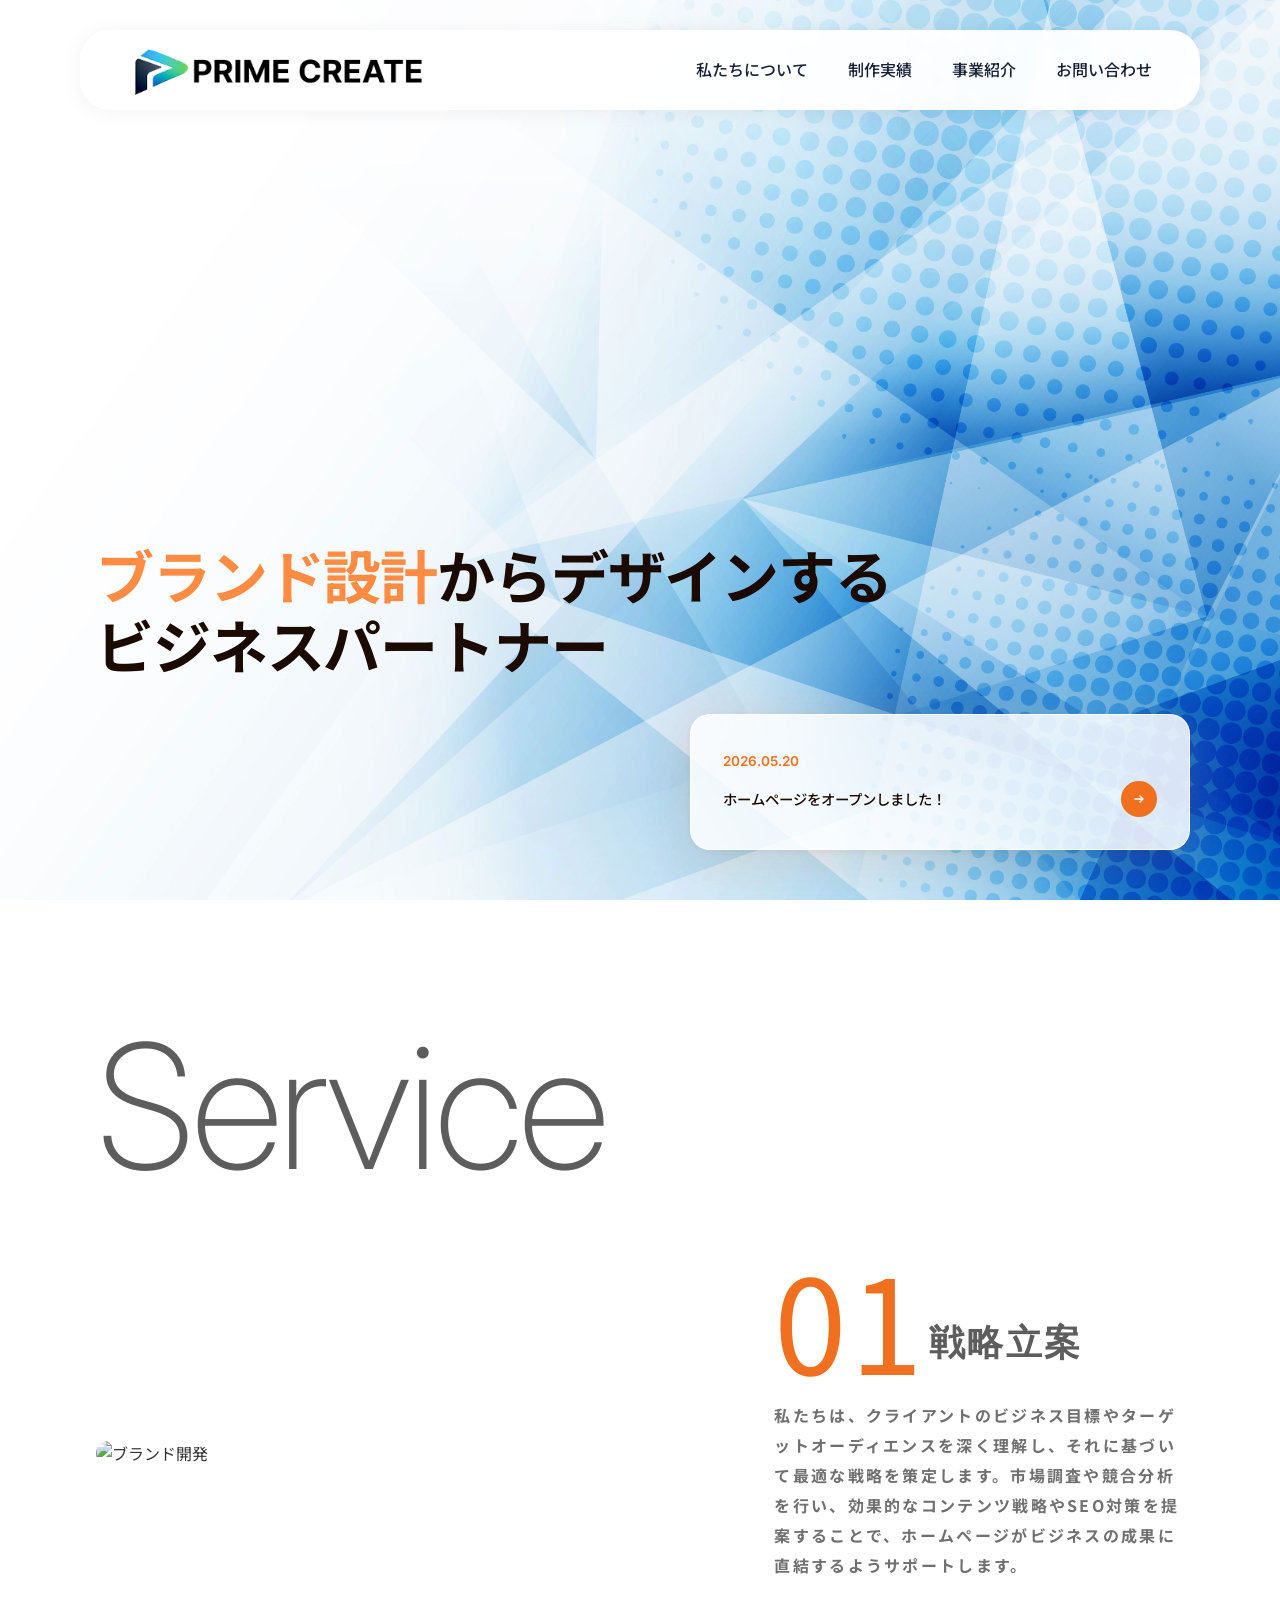
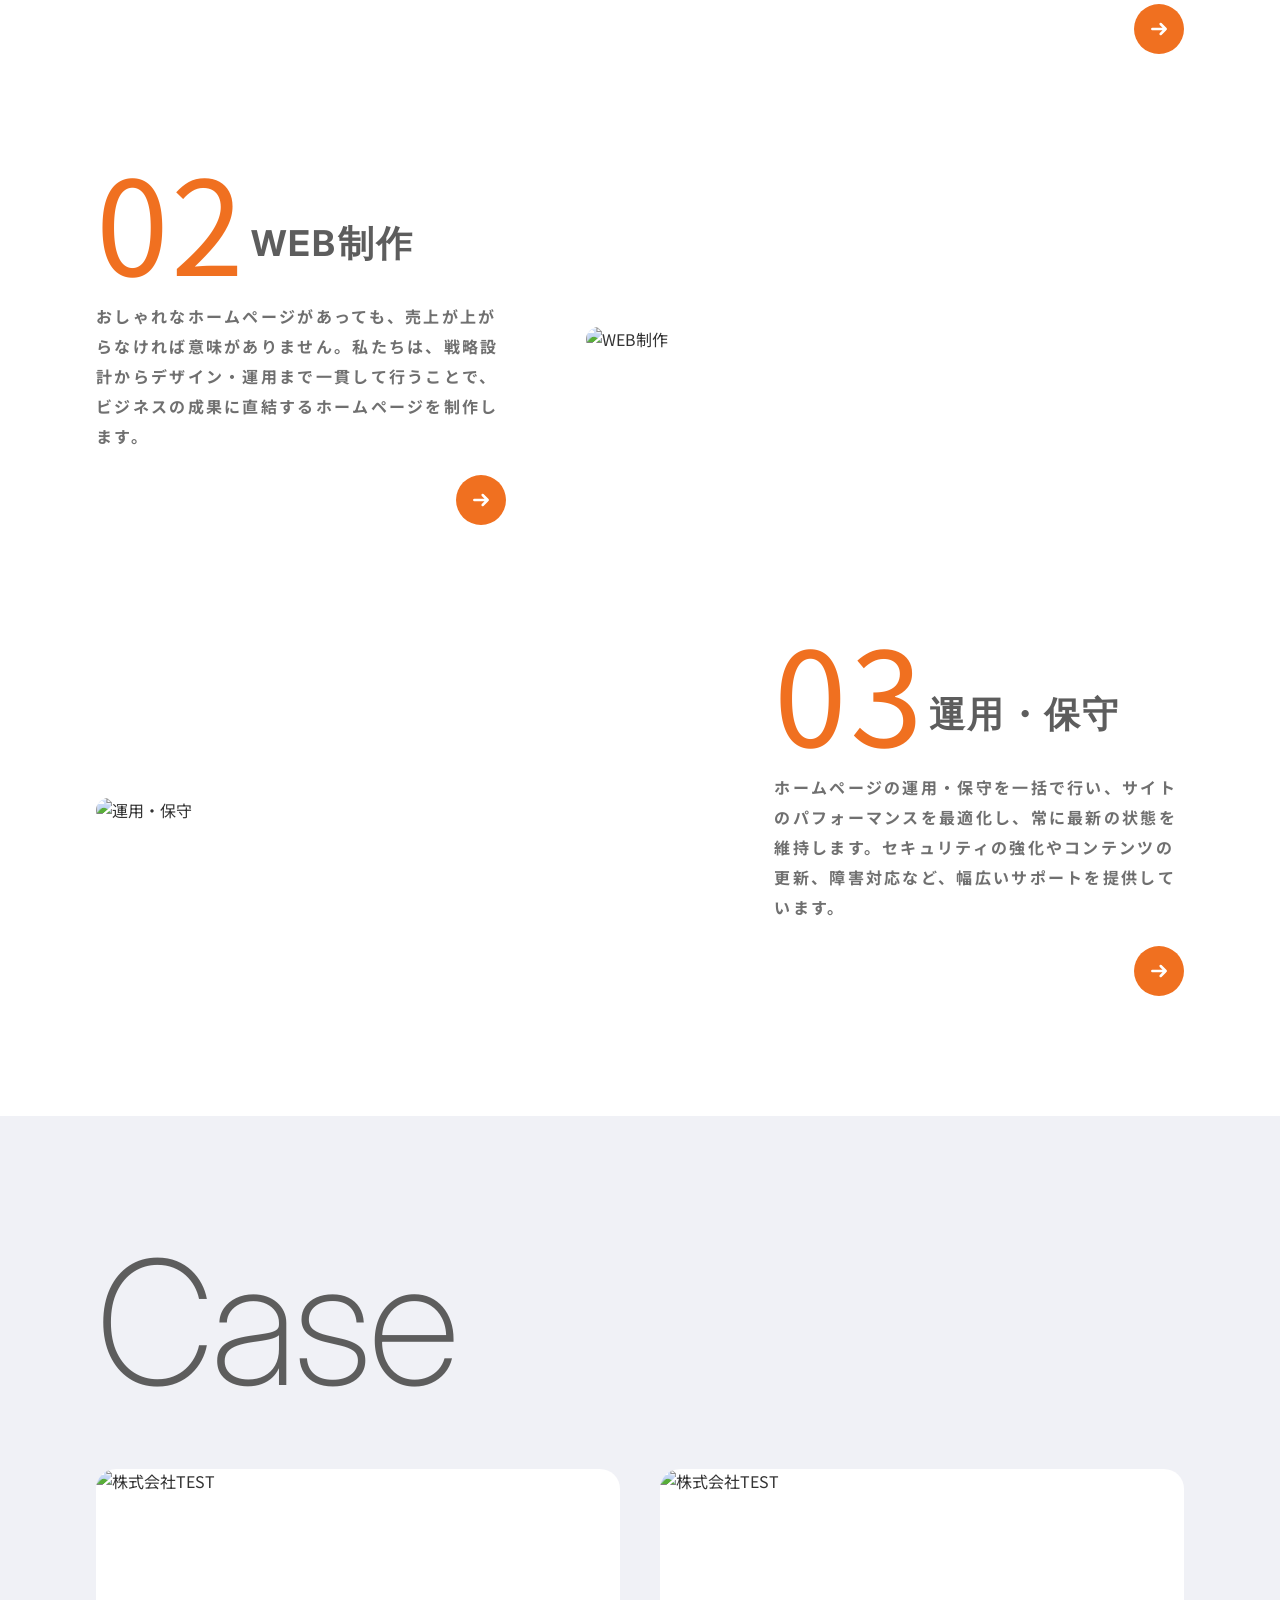
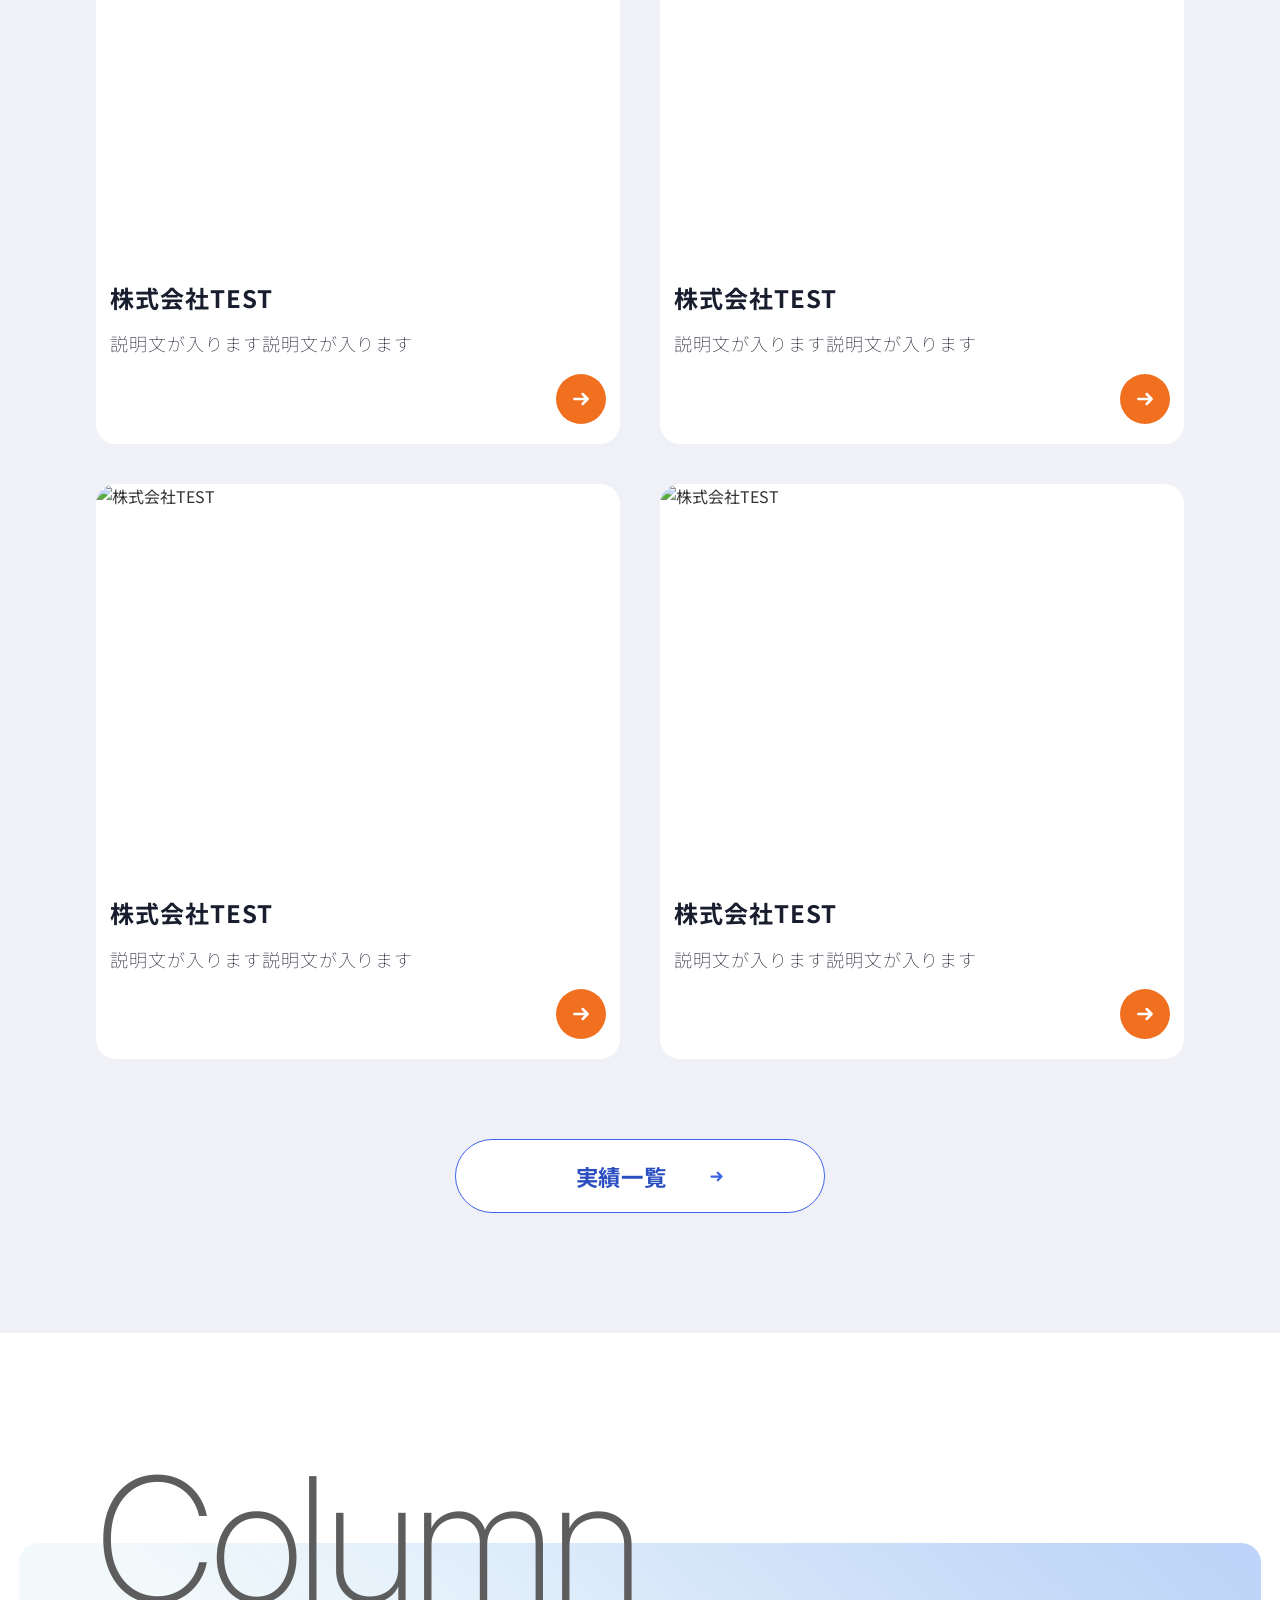
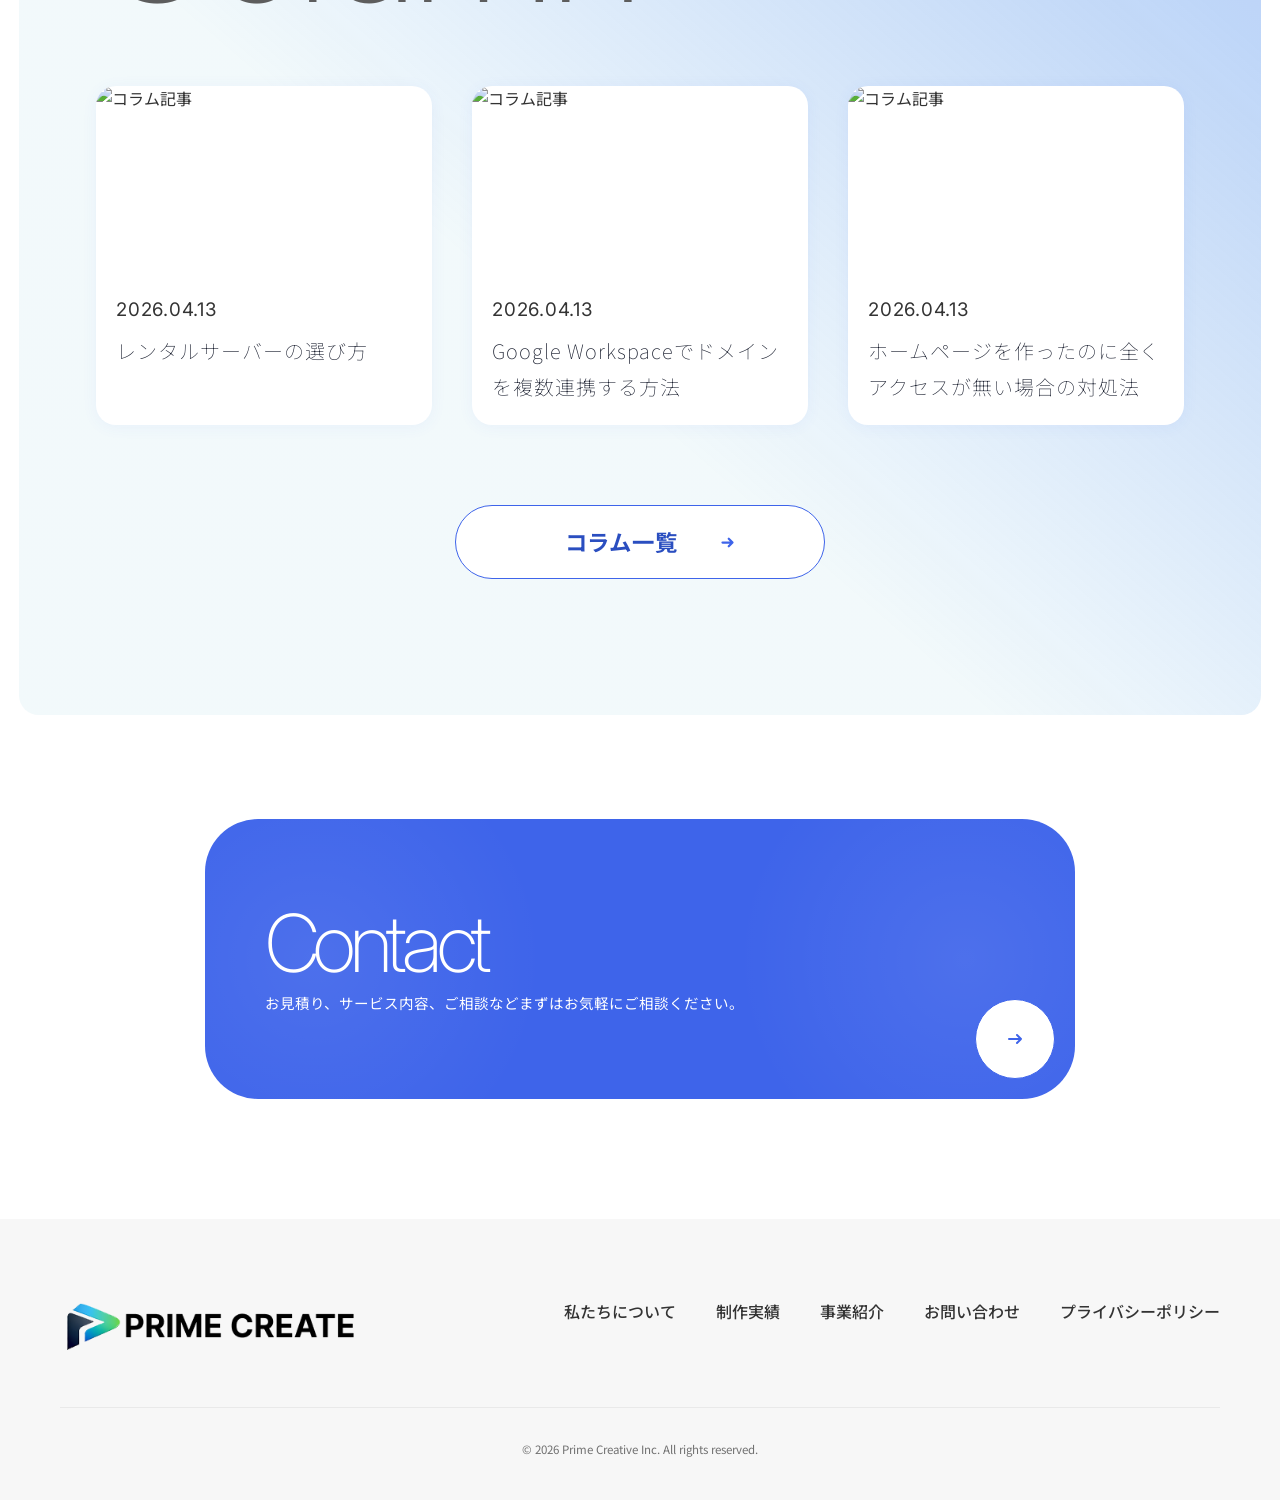
==== commit 11a6ce74: "全体調整" ====
--- a/index.html
+++ b/index.html
@@ -75,7 +75,7 @@
     <!-- ==================== SERVICE ==================== -->
     <section class="service" id="service">
       <div class="section__header-mask">
-        <span class="section__watermark">Service</span>
+        <span class="section__ttl">Service</span>
       </div>
 
       <ul class="service__list">
@@ -92,11 +92,11 @@
             <div class="service__content">
               <div class="service__content-inner">
                 <span class="service__num">01</span>
-                <h2 class="service__ttl">ブランド開発</h2>
+                <h2 class="service__ttl">戦略立案</h2>
               </div>
               <div class="service__txt-wrap">
                 <p class="service__txt">
-                  地方自治体やまちづくり会社などの機関を対象とした、地域振興（町おこし）に関する企画の立案および実行・運営の支援
+                  私たちは、クライアントのビジネス目標やターゲットオーディエンスを深く理解し、それに基づいて最適な戦略を策定します。市場調査や競合分析を行い、効果的なコンテンツ戦略やSEO対策を提案することで、ホームページがビジネスの成果に直結するようサポートします。
                 </p>
                 <button class="event-arrow event-arrow--orange">
                   <svg width="20" height="20" viewBox="0 0 12 12" fill="none">
@@ -123,7 +123,7 @@
               </div>
               <div class="service__txt-wrap">
                 <p class="service__txt">
-                  主に地方自治体を対象に、行政における既存の業務プロセスの分析や低コストで実現する行政サービスのDX化などのご提案を行っています。
+                  おしゃれなホームページがあっても、売上が上がらなければ意味がありません。私たちは、戦略設計からデザイン・運用まで一貫して行うことで、ビジネスの成果に直結するホームページを制作します。
                 </p>
                 <button class="event-arrow event-arrow--orange">
                   <svg width="20" height="20" viewBox="0 0 12 12" fill="none">
@@ -164,7 +164,7 @@
               </div>
               <div class="service__txt-wrap">
                 <p class="service__txt">
-                  会社を誰よりも思う経営者さまの心を軽くしたい。<br />フリーCEOはCEOである貴方のCEOです。<br />企業のトップであるCEOは日々の悩みなどを抱えていても打ち明ける相手になかなか恵まれません。
+                  ホームページの運用・保守を一括で行い、サイトのパフォーマンスを最適化し、常に最新の状態を維持します。セキュリティの強化やコンテンツの更新、障害対応など、幅広いサポートを提供しています。
                 </p>
                 <button class="event-arrow event-arrow--orange">
                   <svg width="20" height="20" viewBox="0 0 12 12" fill="none">
@@ -187,7 +187,7 @@
     <!-- ==================== CASE ==================== -->
     <section class="case" id="case">
       <div class="section__header-mask">
-        <span class="section__watermark">Case</span>
+        <span class="section__ttl">Case</span>
       </div>
 
       <ul class="case__cards">
@@ -325,7 +325,7 @@
     <!-- ==================== COLUMN ==================== -->
     <section class="column" id="column">
       <div class="section__header-mask">
-        <span class="section__watermark">Column</span>
+        <span class="section__ttl">Column</span>
       </div>
       <span class="background"></span>
 
--- a/style.css
+++ b/style.css
@@ -1,5 +1,5 @@
 /* ============================================================
-   style.css  –  Prime.Creative
+   style.css  –  Partners
    トップページ + 下層ページ 共通スタイルシート
    ============================================================ */
 
@@ -22,7 +22,6 @@
     --c-blue-light:   #7ad7ff;
     --c-blue-dark:    #191e2e;
     --c-blue-navy:    #0b1220;
-    --c-blue-30:      #005099;
     --c-blue-pale:    rgba(79, 125, 255, 0.18);
     --c-blue-bg:      #ebf0ff;
     --c-orange:       #f07020;
@@ -34,17 +33,14 @@
     --c-grey-title:   #5d5d5d;
     --c-grey-text:    #707070;
     --c-watermark:    #707fab;
-    --c-gull:         #4f7dff;
 
     /* --- Typography --- */
     --font-jp:   'Noto Sans JP', sans-serif;
     --font-en:   'Inter', sans-serif;
     --font-syne: 'Syne', sans-serif;
-    --font-serif: sans-serif;
 
     /* --- Layout --- */
-    --max-width: 1546px;
-    --side-pad:  187px;
+    --side-pad: 187px;
 
     /* --- Radius --- */
     --radius-pill: 53px;
@@ -58,7 +54,7 @@
 body {
     font-family: var(--font-jp);
     background: var(--c-white);
-    color: var(--c-blue-dark);
+    color: #333;
     overflow-x: hidden;
     line-height: 1.6;
 }
@@ -90,8 +86,10 @@
     padding: 120px 6rem;
 }
 
-.c-grey{ background: var(--c-grey-bg); }
-.c-blue{ background: var(--c-blue); }
+/* ユーティリティ背景色 */
+.c-blue-bg { background: var(--c-blue-bg); }
+
+
 /* ============================================================
    HEADER
    ============================================================ */
@@ -99,8 +97,8 @@
 .header {
     position: fixed;
     top: 30px;
-    left: 96px;
-    right: 86px;
+    left: 80px;
+    right: 80px;
     z-index: 100;
     border-radius: 30px;
     background: rgba(255, 255, 255, 0.95);
@@ -121,23 +119,10 @@
 .header__logo {
     display: flex;
     align-items: center;
-    gap: 6px;
 }
 
 .logo {
     width: 300px;
-}
-
-.logo-text {
-    font-family: var(--font-serif);
-    font-weight: 800;
-    font-size: 18px;
-    color: var(--c-blue-navy);
-    letter-spacing: 0.8px;
-}
-
-.logo-dot {
-    color: var(--c-blue-light);
 }
 
 .header__nav .nav__list {
@@ -193,88 +178,10 @@
     background: url('image/heroback.jpg') center/cover no-repeat;
 }
 
-/* Animated blobs */
-.blob {
-    position: absolute;
-    border-radius: 50%;
-    filter: blur(40px);
-    mix-blend-mode: multiply;
-    animation: blobFloat 8s ease-in-out infinite;
-}
-
-.blob--1 {
-    width: 680px; height: 680px;
-    background: rgba(79, 125, 255, 0.2);
-    left: -80px; top: -120px;
-    opacity: 0.75;
-    animation-delay: 0s;
-}
-
-.blob--2 {
-    width: 520px; height: 520px;
-    background: rgba(79, 125, 255, 0.3);
-    right: -60px; top: 240px;
-    opacity: 0.75;
-    animation-delay: -2s;
-}
-
-.blob--3 {
-    width: 460px; height: 460px;
-    background: #ffe0b2;
-    left: 384px; bottom: -80px;
-    opacity: 0.75;
-    animation-delay: -4s;
-}
-
-.blob--4 {
-    width: 380px; height: 380px;
-    background: #7ad7ff;
-    left: 768px; top: 360px;
-    opacity: 0.55;
-    animation-delay: -1s;
-}
-
-.blob--5 {
-    width: 280px; height: 280px;
-    background: rgba(79, 125, 255, 0.28);
-    right: 576px; top: 120px;
-    opacity: 0.65;
-    animation-delay: -3s;
-}
-
-@keyframes blobFloat {
-    0%, 100% { transform: translate(0, 0) scale(1); }
-    33%       { transform: translate(20px, -20px) scale(1.04); }
-    66%       { transform: translate(-15px, 15px) scale(0.97); }
-}
-
-.hero__vignette {
-    position: absolute;
-    inset: 0;
-    background: radial-gradient(
-        ellipse at 50% 50%,
-        rgba(255, 245, 235, 0) 40%,
-        rgba(255, 245, 235, 0.4) 100%
-    );
-}
-
 .hero__content {
     position: relative;
     z-index: 2;
     padding-left: 6rem;
-    padding-top: 0;
-}
-
-.hero__eyebrow {
-    font-family: var(--font-serif);
-    font-weight: 600;
-    font-size: 12px;
-    letter-spacing: 2px;
-    text-transform: uppercase;
-    color: var(--c-blue);
-    margin-bottom: 20px;
-    opacity: 0;
-    animation: fadeUp 0.8s 0.2s forwards;
 }
 
 .hero__title {
@@ -320,7 +227,7 @@
 .event-card__meta { margin-bottom: 8px; }
 
 .event-date {
-    font-family: var(--font-serif);
+    font-family: var(--font-en);
     font-weight: 600;
     font-size: 13.6px;
     color: var(--c-orange);
@@ -339,35 +246,6 @@
     font-size: 14.4px;
     line-height: 1.5;
     color: var(--c-dark-text);
-}
-
-/* Scroll indicator */
-.scroll-indicator {
-    position: absolute;
-    bottom: 0;
-    left: 50%;
-    transform: translateX(-50%);
-    display: flex;
-    flex-direction: column;
-    align-items: center;
-    gap: 6px;
-    z-index: 2;
-    opacity: 0;
-    animation: fadeUp 0.8s 1.2s forwards;
-}
-
-.scroll-label {
-    font-family: var(--font-jp);
-    font-size: 10.4px;
-    letter-spacing: 1.56px;
-    text-transform: uppercase;
-    color: #4a2800;
-}
-
-.scroll-line {
-    width: 1px;
-    height: 40px;
-    background: linear-gradient(to bottom, var(--c-orange-light), rgba(255, 140, 42, 0));
 }
 
 
@@ -457,22 +335,21 @@
     z-index: 10;
 }
 
-.section__watermark {
+.section__ttl {
     display: block;
     font-family: var(--font-en);
     font-weight: 200;
     font-size: 173px;
     line-height: 1;
     letter-spacing: -3.47px;
-    color: var(--c-watermark);
+    color: var(--c-grey-title);
     white-space: nowrap;
-    opacity: 0.55;
 }
 
 .section__label {
     font-family: var(--font-en);
     font-weight: 600;
-    font-size: 11px;
+    font-size: 20px;
     letter-spacing: 2px;
     text-transform: uppercase;
     color: var(--c-blue);
@@ -497,22 +374,6 @@
     color: var(--c-blue-dark);
     line-height: 1.4;
     margin-bottom: 16px;
-}
-
-.section__lead {
-    font-size: 16px;
-    line-height: 1.9;
-    color: var(--c-grey-text);
-    max-width: 620px;
-}
-
-.section__lead--jp {
-    font-family: var(--font-jp);
-    font-weight: 500;
-    font-size: 42.7px;
-    line-height: 1.6;
-    letter-spacing: 1.7px;
-    color: var(--c-blue-dark);
 }
 
 
@@ -549,7 +410,11 @@
    ============================================================ */
 
 .pill-btn {
-    display: inline-flex;
+    width: 370px;
+    position: relative;
+    margin: 0 auto;
+    display: flex;
+    justify-content: center;
     align-items: center;
     gap: 0;
     background: var(--c-white);
@@ -589,32 +454,7 @@
     flex-shrink: 0;
 }
 
-
-/* ============================================================
-   SHARED: Circle Icon Button
-   ============================================================ */
-
-.circle-icon {
-    display: flex;
-    align-items: center;
-    justify-content: center;
-    border-radius: 50%;
-    flex-shrink: 0;
-    transition: transform 0.2s;
-}
-
-.circle-icon:hover { transform: scale(1.1); }
-
-.circle-icon--blue {
-    width: 53px;
-    height: 53px;
-    background: var(--c-blue);
-    border: 1px solid var(--c-blue);
-    border-radius: 27px;
-}
-
 .btn-wrap {
-    position: relative;
     text-align: center;
 }
 
@@ -626,23 +466,6 @@
 .service {
     position: relative;
     overflow: hidden;
-}
-
-.service__logo {
-    position: absolute;
-    pointer-events: none;
-}
-
-.service__logo--1 {
-    top: 60px; right: 100px;
-    width: 280px;
-    opacity: 0.7;
-}
-
-.service__logo--2 {
-    bottom: 200px; left: 80px;
-    width: 100px;
-    opacity: 0.5;
 }
 
 .service__list {
@@ -686,7 +509,6 @@
 .service__content-inner {
     display: flex;
     align-items: flex-end;
-    gap: 0;
 }
 
 .service__num {
@@ -718,7 +540,6 @@
 }
 
 .service__txt {
-    font-family: var(--font-en);
     font-weight: 700;
     font-size: 16px;
     line-height: 30px;
@@ -732,17 +553,8 @@
    CASE SECTION（トップページ）
    ============================================================ */
 
-.case { 
-    background: var(--c-grey-bg); }
-
-.case__grid-header,
-.column__grid-header {
-    display: grid;
-    grid-template-columns: 1fr auto;
-    align-items: end;
-    gap: 40px;
-    margin-bottom: 60px;
-    padding-top: 60px;
+.case {
+    background: var(--c-grey-bg);
 }
 
 .case__cards {
@@ -845,7 +657,7 @@
     box-shadow: 0 2px 16px rgba(62, 100, 234, 0.06);
     overflow: hidden;
     display: grid;
-    grid-template-rows: auto 1fr auto;
+    grid-template-rows: auto 1fr;
     transition: box-shadow 0.3s, transform 0.3s;
 }
 
@@ -876,7 +688,6 @@
     font-family: var(--font-en);
     font-weight: 400;
     font-size: 18.7px;
-    color: var(--c-blue);
     letter-spacing: 0.75px;
 }
 
@@ -889,22 +700,14 @@
     color: var(--c-blue-dark);
 }
 
-.col-card__footer {
-    display: flex;
-    justify-content: flex-end;
-    padding: 14px;
-}
-
 
 /* ============================================================
    CONTACT SECTION（共通）
    ============================================================ */
 
-.contact {
-    padding: 0 var(--side-pad) 100px;
-}
-
 .contact__inner {
+    width: 80%;
+    margin: auto;
     background: var(--c-blue);
     border-radius: 53px;
     padding: 80px 100px;
@@ -1003,26 +806,10 @@
 }
 
 .footer__logo {
-    font-family: var(--font-serif);
-    font-weight: 800;
-    font-size: 20px;
-    letter-spacing: 0.8px;
     width: 300px;
 }
 
-.footer__logo-dot { color: var(--c-blue-light); }
-
 .footer__nav { display: flex; gap: 40px; }
-
-.footer__nav-head {
-    font-family: var(--font-serif);
-    font-weight: 700;
-    font-size: 10px;
-    letter-spacing: 2px;
-    text-transform: uppercase;
-    color: var(--c-gull);
-    margin-bottom: 18px;
-}
 
 .footer__nav-list {
     display: flex;
@@ -1071,18 +858,19 @@
 
 
 /* ============================================================
-   下層ページ
-   ============================================================ */
-/* ============================================================
-   INTRO SECTION（下層ページ）
-   ============================================================ */
+   INTRO SECTION（下層ページ共通）
+   ============================================================ */
+
+/* intro-wrapperはsectionパディングを調整するラッパー */
+.intro-wrapper {
+    padding: 80px 6rem;
+}
 
 .intro {
     display: grid;
     grid-template-columns: 1fr 1fr;
     gap: 80px;
     align-items: center;
-    padding-top: 80px;
 }
 
 .intro__catch {
@@ -1126,12 +914,11 @@
 
 
 /* ============================================================
-   PARTNERSHIP SECTION（下層ページ）
+   PARTNERSHIP SECTION（サービス下層ページ）
    ============================================================ */
 
 .partnership-wrapper {
     padding: 80px 6rem;
-    background: var(--c-white);
 }
 
 .partnership {
@@ -1141,7 +928,6 @@
         rgba(122, 215, 255, 0.08) 100%
     );
     border-radius: 32px;
-    margin: 0 6rem;
     padding: 80px;
     display: grid;
     grid-template-columns: 240px 1fr;
@@ -1209,7 +995,7 @@
 
 
 /* ============================================================
-   FEATURES SECTION（下層ページ）
+   FEATURES SECTION（下層ページ共通）
    ============================================================ */
 
 .features { background: var(--c-white); }
@@ -1217,45 +1003,19 @@
 .features__grid {
     display: grid;
     grid-template-columns: repeat(3, 1fr);
-    gap: 32px;
+    gap: 60px;
     padding-top: 60px;
 }
 
 .feature-card {
-    background: var(--c-grey-bg);
-    border-radius: var(--radius-card);
-    padding: 40px 32px;
     display: flex;
     flex-direction: column;
     gap: 20px;
-    transition: transform 0.25s, box-shadow 0.25s;
-}
-
-.feature-card:hover {
-    transform: translateY(-6px);
-    box-shadow: 0 12px 40px rgba(62, 100, 234, 0.12);
-}
-
-.feature-card__icon {
-    width: 64px;
-    height: 64px;
-    border-radius: 16px;
-    background: var(--c-blue);
-    display: flex;
-    align-items: center;
-    justify-content: center;
-    flex-shrink: 0;
-}
-
-.feature-card__icon svg { color: var(--c-white); }
-
-.feature-card__num {
-    font-family: var(--font-en);
-    font-weight: 700;
-    font-size: 11px;
-    letter-spacing: 2px;
-    color: var(--c-blue);
-    text-transform: uppercase;
+    transition: transform 0.25s;
+}
+
+.feature-card__img img {
+    border-radius: 10px;
 }
 
 .feature-card__ttl {
@@ -1266,56 +1026,26 @@
     line-height: 1.4;
 }
 
-.feature-card__txt {
-    font-size: 14px;
-    line-height: 1.9;
-    color: var(--c-grey-text);
-    flex: 1;
-}
-
-
-/* ============================================================
-   STRENGTHS SECTION（下層ページ）
+
+/* ============================================================
+   STRENGTHS SECTION（下層ページ共通）
    ============================================================ */
 
 .strengths {
     border-radius: 40px;
     margin: 0 0 80px;
     padding: 100px 6rem;
-    color: var(--c-white);
     overflow: hidden;
     position: relative;
 }
 
 .strengths__header { margin-bottom: 60px; }
-
-.strengths__label {
-    font-family: var(--font-en);
-    font-size: 11px;
-    font-weight: 600;
-    letter-spacing: 2px;
-    text-transform: uppercase;
-    color: rgba(255, 255, 255, 0.6);
-    display: flex;
-    align-items: center;
-    gap: 8px;
-    margin-bottom: 16px;
-}
-
-.strengths__label::before {
-    content: '';
-    display: inline-block;
-    width: 16px;
-    height: 1px;
-    background: rgba(255, 255, 255, 0.4);
-}
 
 .strengths__question {
     font-family: var(--font-jp);
     font-weight: 700;
     font-size: clamp(22px, 3vw, 38px);
     line-height: 1.5;
-    color: var(--c-white);
 }
 
 .strengths__question em {
@@ -1332,23 +1062,15 @@
 }
 
 .strengths__item {
-    display: grid;
-    grid-template-columns: auto 1fr;
+    display: flex;
     gap: 40px;
     align-items: center;
-    background: rgba(255, 255, 255, 0.06);
-    border-radius: 20px;
-    padding: 40px;
-    border: 1px solid rgba(255, 255, 255, 0.1);
-    transition: background 0.2s;
-}
-
-.strengths__item:hover { background: rgba(255, 255, 255, 0.1); }
+    padding: 40px 0;
+}
 
 .strengths__item-img {
-    width: 200px;
-    height: 140px;
-    border-radius: 12px;
+    width: 50%;
+    border-radius: 10px;
     overflow: hidden;
     flex-shrink: 0;
 }
@@ -1359,7 +1081,6 @@
     font-size: 11px;
     letter-spacing: 2px;
     text-transform: uppercase;
-    color: rgba(255, 255, 255, 0.5);
     margin-bottom: 8px;
 }
 
@@ -1367,18 +1088,14 @@
     font-family: var(--font-jp);
     font-weight: 700;
     font-size: clamp(18px, 2vw, 24px);
-    color: var(--c-white);
     line-height: 1.5;
     margin-bottom: 12px;
 }
 
 .strengths__item-txt {
-    font-size: 14px;
+    font-size: 1.2rem;
     line-height: 1.9;
-    color: rgba(255, 255, 255, 0.75);
-}
-
-
+}
 
 
 /* ============================================================
@@ -1402,7 +1119,6 @@
     :root { --side-pad: 40px; }
 
     .header { left: 20px; right: 20px; }
-
     section { padding: 80px 3rem; }
 
     /* Hero */
@@ -1410,47 +1126,39 @@
     .hero__event-card { width: 300px; }
 
     /* Section watermark */
-    .section__watermark { font-size: 120px; }
+    .section__ttl { font-size: 120px; }
     .section__header-mask { height: auto; }
-    .section__lead--jp { font-size: 32px; }
-
-    /* Service (top) */
-    .service__num  { font-size: 90px; line-height: 90px; }
-    .service__ttl  { font-size: 28px; }
-    .service__item { flex-direction: column !important; gap: 40px; }
-    .service__img  { width: 100% !important; height: 280px !important; }
+
+    /* Service */
+    .service__num    { font-size: 90px; line-height: 90px; }
+    .service__ttl    { font-size: 28px; }
+    .service__item   { flex-direction: column !important; gap: 40px; }
+    .service__img    { width: 100% !important; height: 280px !important; }
     .service__content { width: 100%; }
 
-    /* Cases */
-    .case__cards           { grid-template-columns: 1fr; }
-    .case-card__thumb      { height: 240px; }
-    .column__cards         { grid-template-columns: repeat(2, 1fr); }
-
-    /* Intro / Partnership (sub) */
-    .intro,
-    .partnership           { grid-template-columns: 1fr; gap: 40px; }
-    .partnership           { margin: 0 3rem; padding: 48px; }
-    .features__grid        { grid-template-columns: 1fr; }
+    /* Case / Column */
+    .case__cards    { grid-template-columns: 1fr; }
+    .case-card__thumb { height: 240px; }
+    .column__cards  { grid-template-columns: repeat(2, 1fr); }
+
+    /* Intro / Partnership */
+    .intro          { grid-template-columns: 1fr; gap: 40px; }
+    .intro-wrapper  { padding: 60px 3rem; }
+    .partnership    { grid-template-columns: 1fr; padding: 48px; }
+    .features__grid { grid-template-columns: 1fr; }
 
     /* Strengths */
-    .strengths             { margin: 0; border-radius: 0; padding: 80px 3rem; }
-    .strengths__item       { grid-template-columns: 1fr; }
-    .strengths__item-img   { width: 100%; height: 200px; }
+    .strengths         { margin: 0; border-radius: 0; padding: 80px 3rem; }
+    .strengths__item   { flex-direction: column; }
+    .strengths__item-img { width: 100%; height: 200px; }
 
     /* Contact */
-    .contact__inner        { padding: 60px; }
-    .contact__heading      { font-size: 60px; }
-    .contact__sub          { white-space: normal; }
+    .contact__heading { font-size: 60px; }
+    .contact__sub     { white-space: normal; }
 
     /* Footer */
-    .footer { padding: 60px 40px 40px; }
-    .footer__inner { gap: 40px; }
-    .footer__nav   { flex-wrap: wrap; gap: 24px; }
-    .footer__nav-grid { grid-template-columns: repeat(2, 1fr); }
-
-    /* Grid headers */
-    .case__grid-header,
-    .column__grid-header { grid-template-columns: 1fr; }
+    .footer     { padding: 60px 40px 40px; }
+    .footer__nav { flex-wrap: wrap; gap: 24px; }
 }
 
 @media (max-width: 768px) {
@@ -1471,41 +1179,28 @@
         font-size: 16px;
     }
 
-    /* Hero (top) */
+    /* Hero */
     .hero { padding: 160px 24px 120px !important; }
     .hero__title { font-size: 32px; }
     .hero__event-card {
         position: relative;
-        right: auto; bottom: auto;
+        right: auto;
+        bottom: auto;
         width: 100%;
         margin-top: 40px;
     }
-    .scroll-indicator { display: none; }
 
     /* Section watermark */
-    .section__watermark { font-size: 80px; }
+    .section__ttl { font-size: 80px; }
     .section__header-mask { height: 110px; }
-    .section__lead--jp { font-size: 24px; }
-
-    /* Page hero (sub) */
+
+    /* Page hero */
     .page-hero { padding: 150px 1.5rem 80px; }
     .page-hero__title { font-size: 36px; }
 
     section { padding: 60px 1.5rem; }
-
-    /* Partnership */
-    .partnership { margin: 0 1.5rem; padding: 32px; }
-
-    /* Service flow */
-    .service-flow::after { display: none; }
-    .service-flow__steps { grid-template-columns: 1fr; }
-
-    /* Voice */
-    .voice__cards { grid-template-columns: 1fr; }
-
-    /* CTA Banner */
-    .cta-banner { padding: 60px 1.5rem; }
-    .cta-banner__inner { padding: 40px 24px; }
+    .intro-wrapper  { padding: 60px 1.5rem; }
+    .partnership    { padding: 32px; }
 
     /* Contact */
     .contact__inner {
@@ -1514,9 +1209,8 @@
         padding: 40px 24px 80px;
     }
     .contact__heading { font-size: 48px; }
-    .contact__sub { white-space: normal; }
 
     /* Footer */
     .footer { padding: 60px 1.5rem 40px; }
-    .footer__nav-grid { grid-template-columns: 1fr; }
+    .footer__nav { flex-direction: column; gap: 16px; }
 }
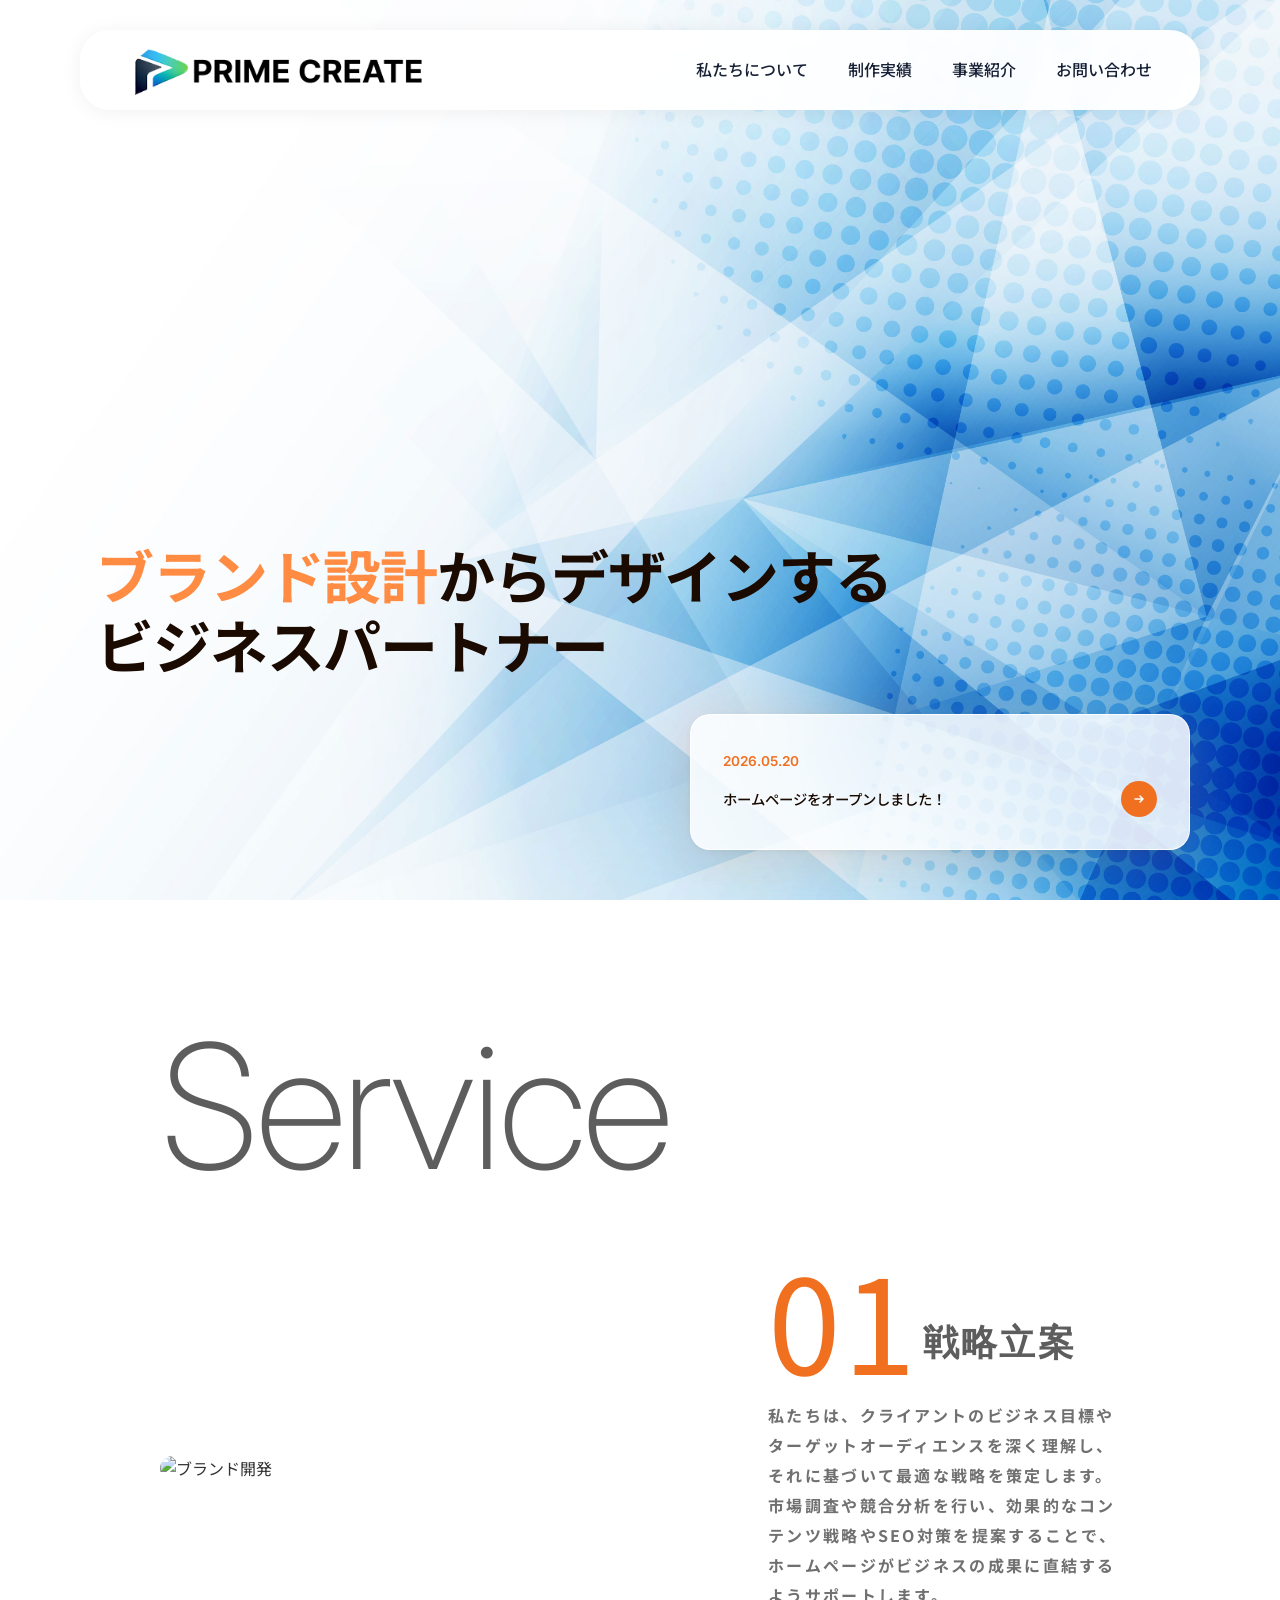
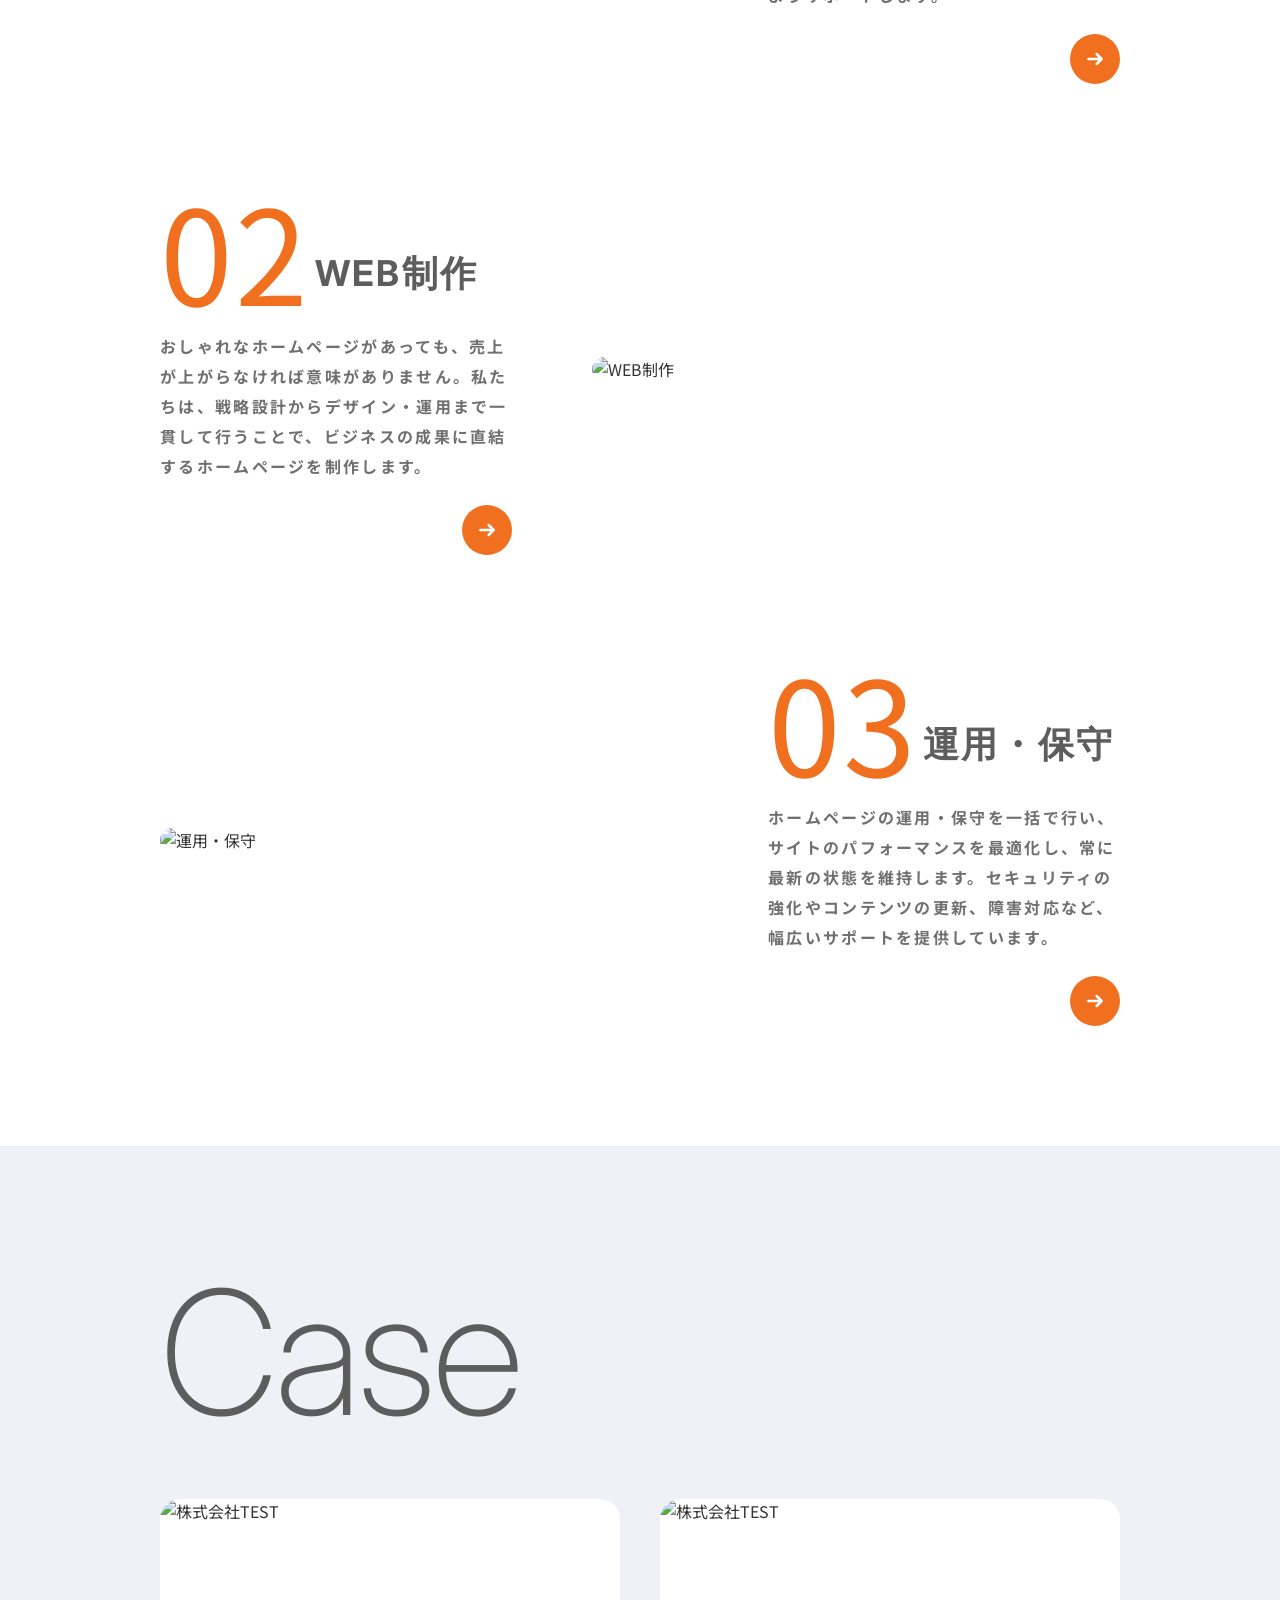
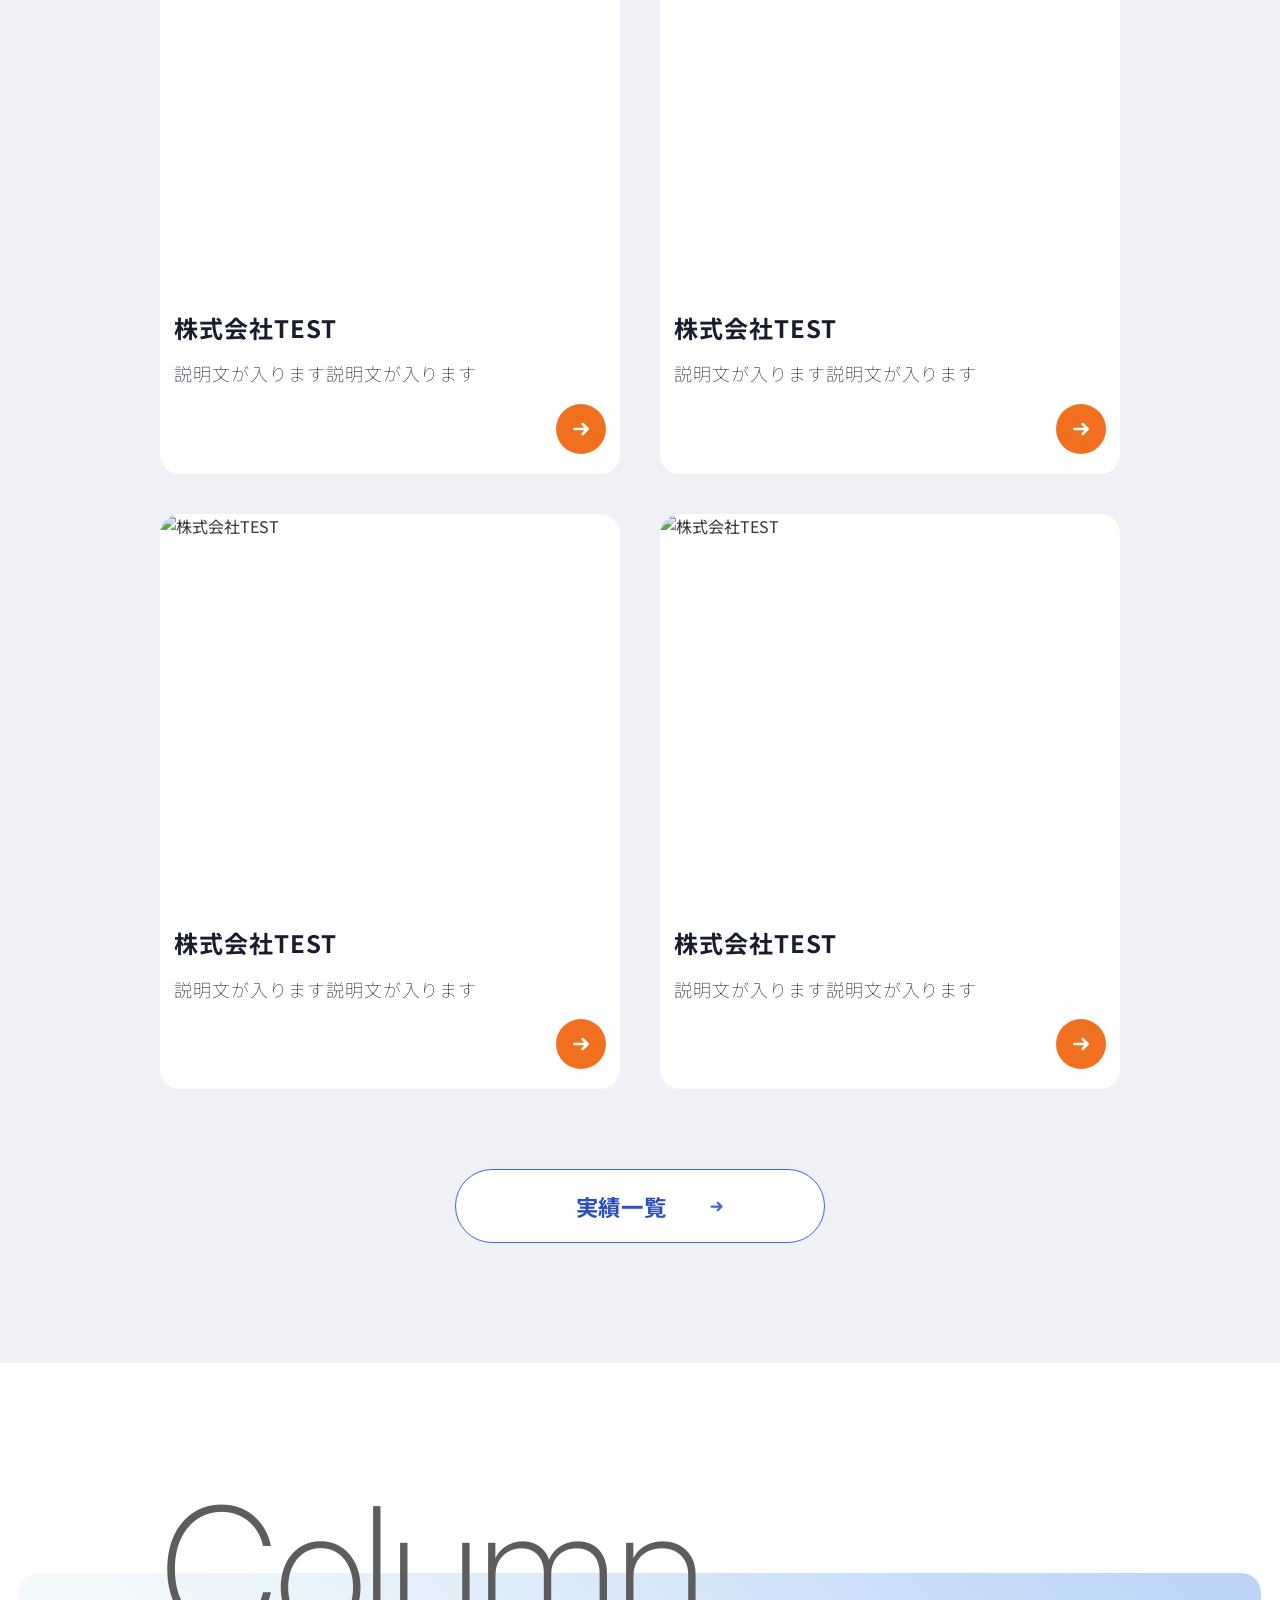
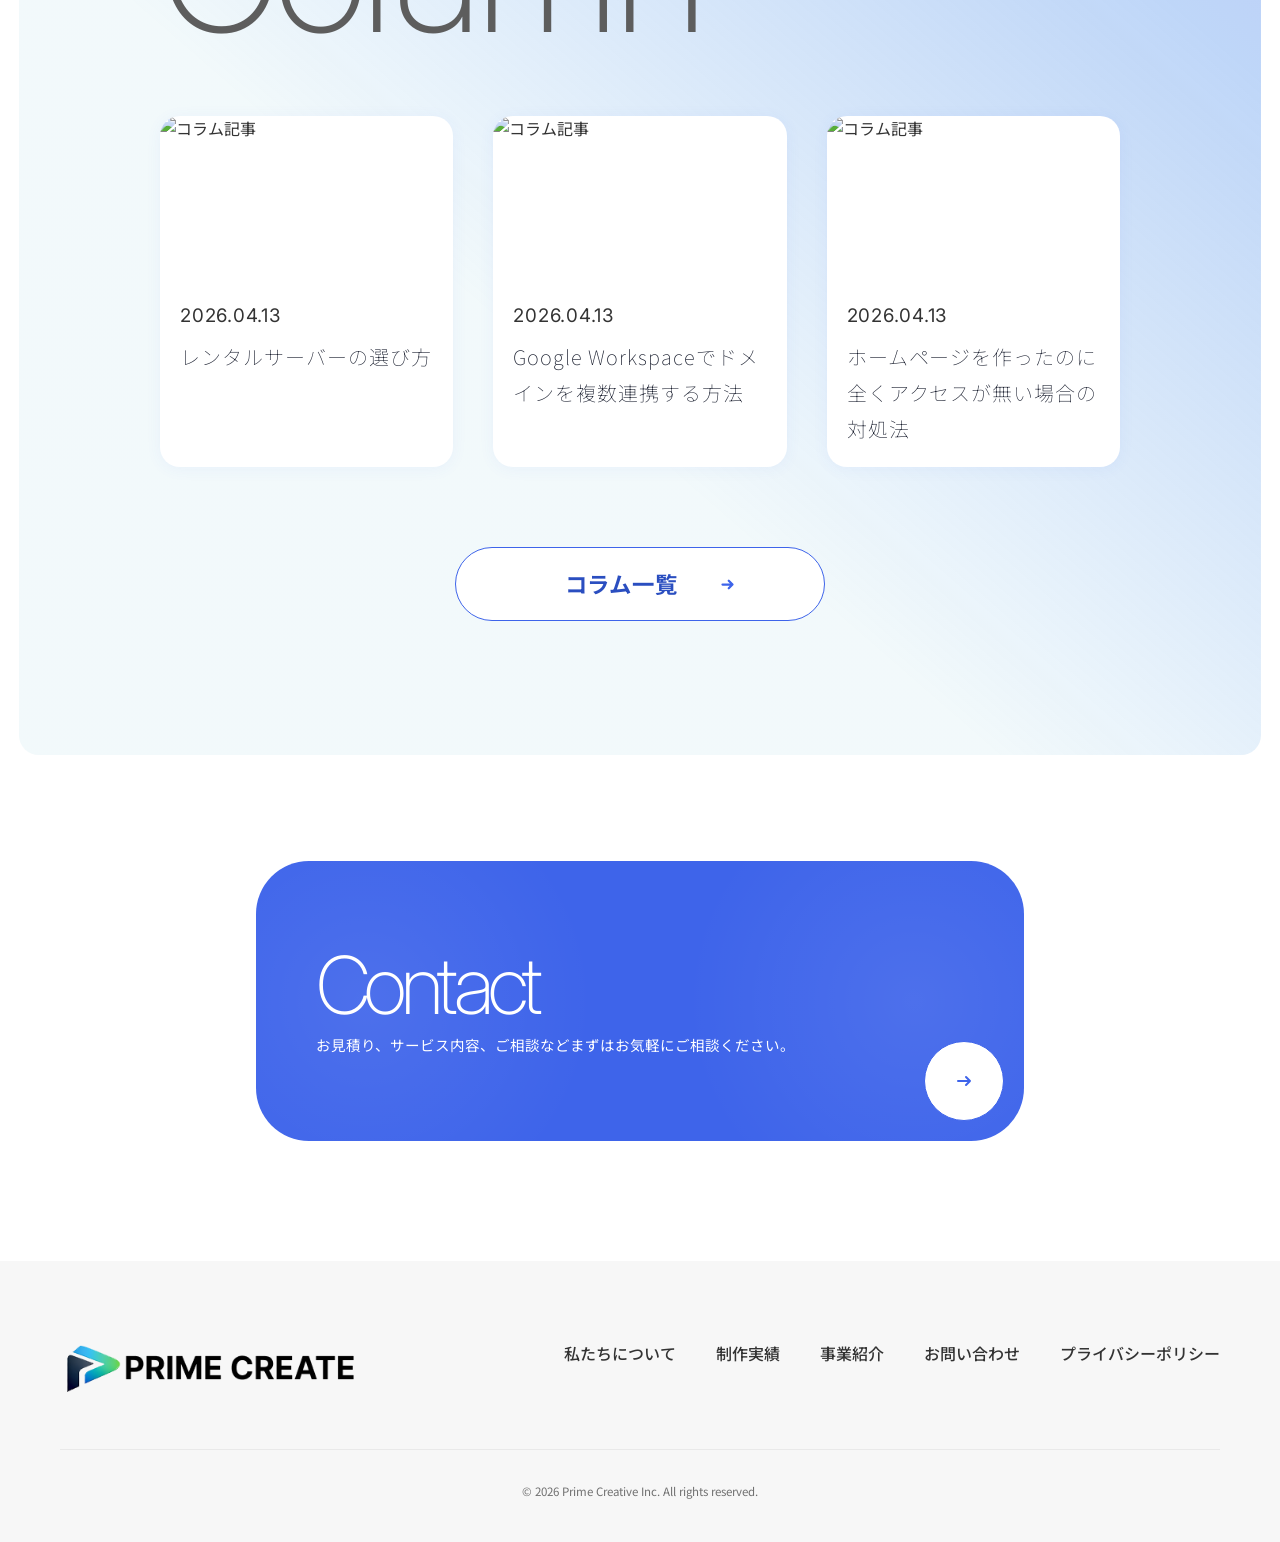
==== commit f6eeae94: "下層ページ" ====
--- a/index.html
+++ b/index.html
@@ -24,10 +24,10 @@
         </a>
         <nav class="header__nav">
           <ul class="nav__list">
-            <li><a href="page.html">私たちについて</a></li>
-            <li><a href="#case">制作実績</a></li>
-            <li><a href="#service">事業紹介</a></li>
-            <li><a href="#contact">お問い合わせ</a></li>
+            <li><a href="about.html">私たちについて</a></li>
+            <li><a href="case.html">制作実績</a></li>
+            <li><a href="service.html">事業紹介</a></li>
+            <li><a href="contact.html">お問い合わせ</a></li>
           </ul>
         </nav>
         <button class="header__hamburger" id="hamburger" aria-label="メニュー">
@@ -71,363 +71,366 @@
         </div>
       </a>
     </section>
-
-    <!-- ==================== SERVICE ==================== -->
-    <section class="service" id="service">
-      <div class="section__header-mask">
-        <span class="section__ttl">Service</span>
-      </div>
-
-      <ul class="service__list">
-        <!-- Service 01 -->
-        <a href="">
-          <li class="service__item">
-            <div class="service__img">
-              <img
-                src="https://images.unsplash.com/photo-1600880292203-757bb62b4baf?w=762&q=80"
-                alt="ブランド開発"
-                loading="lazy"
-              />
-            </div>
-            <div class="service__content">
-              <div class="service__content-inner">
-                <span class="service__num">01</span>
-                <h2 class="service__ttl">戦略立案</h2>
-              </div>
-              <div class="service__txt-wrap">
-                <p class="service__txt">
-                  私たちは、クライアントのビジネス目標やターゲットオーディエンスを深く理解し、それに基づいて最適な戦略を策定します。市場調査や競合分析を行い、効果的なコンテンツ戦略やSEO対策を提案することで、ホームページがビジネスの成果に直結するようサポートします。
-                </p>
-                <button class="event-arrow event-arrow--orange">
-                  <svg width="20" height="20" viewBox="0 0 12 12" fill="none">
-                    <path
-                      d="M2 6H10M7 3L10 6L7 9"
-                      stroke="white"
-                      stroke-width="1.5"
-                      stroke-linecap="round"
-                      stroke-linejoin="round"
-                    />
-                  </svg>
-                </button>
-              </div>
-            </div>
-          </li>
-        </a>
-        <!-- Service 02 -->
-        <a href="">
-          <li class="service__item service__item--reverse">
-            <div class="service__content">
-              <div class="service__content-inner">
-                <span class="service__num">02</span>
-                <h2 class="service__ttl">WEB制作</h2>
-              </div>
-              <div class="service__txt-wrap">
-                <p class="service__txt">
-                  おしゃれなホームページがあっても、売上が上がらなければ意味がありません。私たちは、戦略設計からデザイン・運用まで一貫して行うことで、ビジネスの成果に直結するホームページを制作します。
-                </p>
-                <button class="event-arrow event-arrow--orange">
-                  <svg width="20" height="20" viewBox="0 0 12 12" fill="none">
-                    <path
-                      d="M2 6H10M7 3L10 6L7 9"
-                      stroke="white"
-                      stroke-width="1.5"
-                      stroke-linecap="round"
-                      stroke-linejoin="round"
-                    />
-                  </svg>
-                </button>
-              </div>
-            </div>
-            <div class="service__img">
-              <img
-                src="https://images.unsplash.com/photo-1497366754035-f200968a6e72?w=520&q=80"
-                alt="WEB制作"
-                loading="lazy"
-              />
-            </div>
-          </li>
-        </a>
-        <!-- Service 03 -->
-        <a href="">
-          <li class="service__item">
-            <div class="service__img">
-              <img
-                src="https://images.unsplash.com/photo-1556742049-0cfed4f6a45d?w=723&q=80"
-                alt="運用・保守"
-                loading="lazy"
-              />
-            </div>
-            <div class="service__content">
-              <div class="service__content-inner">
-                <span class="service__num">03</span>
-                <h2 class="service__ttl">運用・保守</h2>
-              </div>
-              <div class="service__txt-wrap">
-                <p class="service__txt">
-                  ホームページの運用・保守を一括で行い、サイトのパフォーマンスを最適化し、常に最新の状態を維持します。セキュリティの強化やコンテンツの更新、障害対応など、幅広いサポートを提供しています。
-                </p>
-                <button class="event-arrow event-arrow--orange">
-                  <svg width="20" height="20" viewBox="0 0 12 12" fill="none">
-                    <path
-                      d="M2 6H10M7 3L10 6L7 9"
-                      stroke="white"
-                      stroke-width="1.5"
-                      stroke-linecap="round"
-                      stroke-linejoin="round"
-                    />
-                  </svg>
-                </button>
-              </div>
-            </div>
-          </li>
-        </a>
-      </ul>
-    </section>
-
-    <!-- ==================== CASE ==================== -->
-    <section class="case" id="case">
-      <div class="section__header-mask">
-        <span class="section__ttl">Case</span>
-      </div>
-
-      <ul class="case__cards">
-        <li class="case-card">
-          <div class="case-card__thumb">
-            <img
-              src="https://images.unsplash.com/photo-1521737604893-d14cc237f11d?w=693&q=80"
-              alt="株式会社TEST"
-              loading="lazy"
-            />
-          </div>
-          <div class="case-card__body">
-            <h3 class="case-card__ttl">株式会社TEST</h3>
-            <dl class="case-card__desc">
-              <div class="case-card__desc-item">
-                <dd>説明文が入ります説明文が入ります</dd>
-              </div>
-            </dl>
-            <button class="event-arrow event-arrow--orange case-card__arrow">
-              <svg width="20" height="20" viewBox="0 0 12 12" fill="none">
+    <main>
+      <!-- ==================== SERVICE ==================== -->
+      <section class="service" id="service">
+        <div class="section__header-mask">
+          <h2 class="section__ttl">Service</h2>
+        </div>
+
+        <ul class="service__list">
+          <!-- Service 01 -->
+          <a href="">
+            <li class="service__item">
+              <div class="service__img">
+                <img
+                  src="https://images.unsplash.com/photo-1600880292203-757bb62b4baf?w=762&q=80"
+                  alt="ブランド開発"
+                  loading="lazy"
+                />
+              </div>
+              <div class="service__content">
+                <div class="service__content-inner">
+                  <span class="service__num">01</span>
+                  <h2 class="service__ttl">戦略立案</h2>
+                </div>
+                <div class="service__txt-wrap">
+                  <p class="service__txt">
+                    私たちは、クライアントのビジネス目標やターゲットオーディエンスを深く理解し、それに基づいて最適な戦略を策定します。市場調査や競合分析を行い、効果的なコンテンツ戦略やSEO対策を提案することで、ホームページがビジネスの成果に直結するようサポートします。
+                  </p>
+                  <button class="event-arrow event-arrow--orange">
+                    <svg width="20" height="20" viewBox="0 0 12 12" fill="none">
+                      <path
+                        d="M2 6H10M7 3L10 6L7 9"
+                        stroke="white"
+                        stroke-width="1.5"
+                        stroke-linecap="round"
+                        stroke-linejoin="round"
+                      />
+                    </svg>
+                  </button>
+                </div>
+              </div>
+            </li>
+          </a>
+          <!-- Service 02 -->
+          <a href="">
+            <li class="service__item service__item--reverse">
+              <div class="service__content">
+                <div class="service__content-inner">
+                  <span class="service__num">02</span>
+                  <h2 class="service__ttl">WEB制作</h2>
+                </div>
+                <div class="service__txt-wrap">
+                  <p class="service__txt">
+                    おしゃれなホームページがあっても、売上が上がらなければ意味がありません。私たちは、戦略設計からデザイン・運用まで一貫して行うことで、ビジネスの成果に直結するホームページを制作します。
+                  </p>
+                  <button class="event-arrow event-arrow--orange">
+                    <svg width="20" height="20" viewBox="0 0 12 12" fill="none">
+                      <path
+                        d="M2 6H10M7 3L10 6L7 9"
+                        stroke="white"
+                        stroke-width="1.5"
+                        stroke-linecap="round"
+                        stroke-linejoin="round"
+                      />
+                    </svg>
+                  </button>
+                </div>
+              </div>
+              <div class="service__img">
+                <img
+                  src="https://images.unsplash.com/photo-1497366754035-f200968a6e72?w=520&q=80"
+                  alt="WEB制作"
+                  loading="lazy"
+                />
+              </div>
+            </li>
+          </a>
+          <!-- Service 03 -->
+          <a href="">
+            <li class="service__item">
+              <div class="service__img">
+                <img
+                  src="https://images.unsplash.com/photo-1556742049-0cfed4f6a45d?w=723&q=80"
+                  alt="運用・保守"
+                  loading="lazy"
+                />
+              </div>
+              <div class="service__content">
+                <div class="service__content-inner">
+                  <span class="service__num">03</span>
+                  <h2 class="service__ttl">運用・保守</h2>
+                </div>
+                <div class="service__txt-wrap">
+                  <p class="service__txt">
+                    ホームページの運用・保守を一括で行い、サイトのパフォーマンスを最適化し、常に最新の状態を維持します。セキュリティの強化やコンテンツの更新、障害対応など、幅広いサポートを提供しています。
+                  </p>
+                  <button class="event-arrow event-arrow--orange">
+                    <svg width="20" height="20" viewBox="0 0 12 12" fill="none">
+                      <path
+                        d="M2 6H10M7 3L10 6L7 9"
+                        stroke="white"
+                        stroke-width="1.5"
+                        stroke-linecap="round"
+                        stroke-linejoin="round"
+                      />
+                    </svg>
+                  </button>
+                </div>
+              </div>
+            </li>
+          </a>
+        </ul>
+      </section>
+
+      <!-- ==================== CASE ==================== -->
+      <section class="case bg-grey" id="case">
+        <div class="section__header-mask">
+          <h2 class="section__ttl">Case</h2>
+        </div>
+
+        <ul class="case__cards">
+          <li class="case-card">
+            <div class="case-card__thumb">
+              <img
+                src="https://images.unsplash.com/photo-1521737604893-d14cc237f11d?w=693&q=80"
+                alt="株式会社TEST"
+                loading="lazy"
+              />
+            </div>
+            <div class="case-card__body">
+              <h3 class="case-card__ttl">株式会社TEST</h3>
+              <dl class="case-card__desc">
+                <div class="case-card__desc-item">
+                  <dd>説明文が入ります説明文が入ります</dd>
+                </div>
+              </dl>
+              <button class="event-arrow event-arrow--orange case-card__arrow">
+                <svg width="20" height="20" viewBox="0 0 12 12" fill="none">
+                  <path
+                    d="M2 6H10M7 3L10 6L7 9"
+                    stroke="white"
+                    stroke-width="1.5"
+                    stroke-linecap="round"
+                    stroke-linejoin="round"
+                  />
+                </svg>
+              </button>
+            </div>
+          </li>
+          <li class="case-card">
+            <div class="case-card__thumb">
+              <img
+                src="https://images.unsplash.com/photo-1521737604893-d14cc237f11d?w=693&q=80"
+                alt="株式会社TEST"
+                loading="lazy"
+              />
+            </div>
+            <div class="case-card__body">
+              <h3 class="case-card__ttl">株式会社TEST</h3>
+              <dl class="case-card__desc">
+                <div class="case-card__desc-item">
+                  <dd>説明文が入ります説明文が入ります</dd>
+                </div>
+              </dl>
+              <button class="event-arrow event-arrow--orange case-card__arrow">
+                <svg width="20" height="20" viewBox="0 0 12 12" fill="none">
+                  <path
+                    d="M2 6H10M7 3L10 6L7 9"
+                    stroke="white"
+                    stroke-width="1.5"
+                    stroke-linecap="round"
+                    stroke-linejoin="round"
+                  />
+                </svg>
+              </button>
+            </div>
+          </li>
+          <li class="case-card">
+            <div class="case-card__thumb">
+              <img
+                src="https://images.unsplash.com/photo-1521737604893-d14cc237f11d?w=693&q=80"
+                alt="株式会社TEST"
+                loading="lazy"
+              />
+            </div>
+            <div class="case-card__body">
+              <h3 class="case-card__ttl">株式会社TEST</h3>
+              <dl class="case-card__desc">
+                <div class="case-card__desc-item">
+                  <dd>説明文が入ります説明文が入ります</dd>
+                </div>
+              </dl>
+              <button class="event-arrow event-arrow--orange case-card__arrow">
+                <svg width="20" height="20" viewBox="0 0 12 12" fill="none">
+                  <path
+                    d="M2 6H10M7 3L10 6L7 9"
+                    stroke="white"
+                    stroke-width="1.5"
+                    stroke-linecap="round"
+                    stroke-linejoin="round"
+                  />
+                </svg>
+              </button>
+            </div>
+          </li>
+          <li class="case-card">
+            <div class="case-card__thumb">
+              <img
+                src="https://images.unsplash.com/photo-1521737604893-d14cc237f11d?w=693&q=80"
+                alt="株式会社TEST"
+                loading="lazy"
+              />
+            </div>
+            <div class="case-card__body">
+              <h3 class="case-card__ttl">株式会社TEST</h3>
+              <dl class="case-card__desc">
+                <div class="case-card__desc-item">
+                  <dd>説明文が入ります説明文が入ります</dd>
+                </div>
+              </dl>
+              <button class="event-arrow event-arrow--orange case-card__arrow">
+                <svg width="20" height="20" viewBox="0 0 12 12" fill="none">
+                  <path
+                    d="M2 6H10M7 3L10 6L7 9"
+                    stroke="white"
+                    stroke-width="1.5"
+                    stroke-linecap="round"
+                    stroke-linejoin="round"
+                  />
+                </svg>
+              </button>
+            </div>
+          </li>
+        </ul>
+        <div class="btn-wrap">
+          <button class="pill-btn">
+            <span class="pill-btn__text">実績一覧</span>
+            <span class="pill-btn__icon">
+              <svg width="15" height="15" viewBox="0 0 12 12" fill="none">
                 <path
                   d="M2 6H10M7 3L10 6L7 9"
-                  stroke="white"
-                  stroke-width="1.5"
+                  stroke="#3E64EA"
+                  stroke-width="1.8"
                   stroke-linecap="round"
                   stroke-linejoin="round"
                 />
               </svg>
-            </button>
-          </div>
-        </li>
-        <li class="case-card">
-          <div class="case-card__thumb">
-            <img
-              src="https://images.unsplash.com/photo-1521737604893-d14cc237f11d?w=693&q=80"
-              alt="株式会社TEST"
-              loading="lazy"
-            />
-          </div>
-          <div class="case-card__body">
-            <h3 class="case-card__ttl">株式会社TEST</h3>
-            <dl class="case-card__desc">
-              <div class="case-card__desc-item">
-                <dd>説明文が入ります説明文が入ります</dd>
-              </div>
-            </dl>
-            <button class="event-arrow event-arrow--orange case-card__arrow">
-              <svg width="20" height="20" viewBox="0 0 12 12" fill="none">
+            </span>
+          </button>
+        </div>
+      </section>
+
+      <!-- ==================== COLUMN ==================== -->
+      <section class="column" id="column">
+        <div class="section__header-mask">
+          <h2 class="section__ttl">Column</h2>
+        </div>
+        <span class="background"></span>
+
+        <ul class="column__cards">
+          <li class="col-card">
+            <div class="col-card__thumb">
+              <img
+                src="https://images.unsplash.com/photo-1551288049-bebda4e38f71?w=432&q=80"
+                alt="コラム記事"
+                loading="lazy"
+              />
+            </div>
+            <div class="col-card__body">
+              <div class="col-card__meta">
+                <time class="col-card__date">2026.04.13</time>
+              </div>
+              <p class="col-card__title">レンタルサーバーの選び方</p>
+            </div>
+          </li>
+          <li class="col-card">
+            <div class="col-card__thumb">
+              <img
+                src="https://images.unsplash.com/photo-1518770660439-4636190af475?w=432&q=80"
+                alt="コラム記事"
+                loading="lazy"
+              />
+            </div>
+            <div class="col-card__body">
+              <div class="col-card__meta">
+                <time class="col-card__date">2026.04.13</time>
+              </div>
+              <p class="col-card__title">
+                Google Workspaceでドメインを複数連携する方法
+              </p>
+            </div>
+          </li>
+          <li class="col-card">
+            <div class="col-card__thumb">
+              <img
+                src="https://images.unsplash.com/photo-1504868584819-f8e8b4b6d7e3?w=432&q=80"
+                alt="コラム記事"
+                loading="lazy"
+              />
+            </div>
+            <div class="col-card__body">
+              <div class="col-card__meta">
+                <time class="col-card__date">2026.04.13</time>
+              </div>
+              <p class="col-card__title">
+                ホームページを作ったのに全くアクセスが無い場合の対処法
+              </p>
+            </div>
+          </li>
+        </ul>
+        <div class="btn-wrap">
+          <button class="pill-btn">
+            <span class="pill-btn__text">コラム一覧</span>
+            <span class="pill-btn__icon">
+              <svg width="15" height="15" viewBox="0 0 12 12" fill="none">
                 <path
                   d="M2 6H10M7 3L10 6L7 9"
-                  stroke="white"
-                  stroke-width="1.5"
+                  stroke="#3E64EA"
+                  stroke-width="1.8"
                   stroke-linecap="round"
                   stroke-linejoin="round"
                 />
               </svg>
-            </button>
-          </div>
-        </li>
-        <li class="case-card">
-          <div class="case-card__thumb">
-            <img
-              src="https://images.unsplash.com/photo-1521737604893-d14cc237f11d?w=693&q=80"
-              alt="株式会社TEST"
-              loading="lazy"
-            />
-          </div>
-          <div class="case-card__body">
-            <h3 class="case-card__ttl">株式会社TEST</h3>
-            <dl class="case-card__desc">
-              <div class="case-card__desc-item">
-                <dd>説明文が入ります説明文が入ります</dd>
-              </div>
-            </dl>
-            <button class="event-arrow event-arrow--orange case-card__arrow">
-              <svg width="20" height="20" viewBox="0 0 12 12" fill="none">
+            </span>
+          </button>
+        </div>
+      </section>
+
+      <!-- ==================== CONTACT ==================== -->
+      <section class="contact" id="contact">
+        <a href="#" class="contact__inner">
+          <div
+            class="contact__deco contact__deco--left"
+            aria-hidden="true"
+          ></div>
+          <div
+            class="contact__deco contact__deco--right"
+            aria-hidden="true"
+          ></div>
+          <div class="contact__text-block">
+            <h2 class="contact__heading">Contact</h2>
+            <p class="contact__sub">
+              お見積り、サービス内容、ご相談などまずはお気軽にご相談ください。
+            </p>
+          </div>
+          <div class="contact__icon-wrap">
+            <button class="contact__icon-btn">
+              <svg width="20" height="20" viewBox="0 0 20 20" fill="none">
                 <path
-                  d="M2 6H10M7 3L10 6L7 9"
-                  stroke="white"
-                  stroke-width="1.5"
+                  d="M4 10H16M12 6L16 10L12 14"
+                  stroke="#3E64EA"
+                  stroke-width="2"
                   stroke-linecap="round"
                   stroke-linejoin="round"
                 />
               </svg>
             </button>
           </div>
-        </li>
-        <li class="case-card">
-          <div class="case-card__thumb">
-            <img
-              src="https://images.unsplash.com/photo-1521737604893-d14cc237f11d?w=693&q=80"
-              alt="株式会社TEST"
-              loading="lazy"
-            />
-          </div>
-          <div class="case-card__body">
-            <h3 class="case-card__ttl">株式会社TEST</h3>
-            <dl class="case-card__desc">
-              <div class="case-card__desc-item">
-                <dd>説明文が入ります説明文が入ります</dd>
-              </div>
-            </dl>
-            <button class="event-arrow event-arrow--orange case-card__arrow">
-              <svg width="20" height="20" viewBox="0 0 12 12" fill="none">
-                <path
-                  d="M2 6H10M7 3L10 6L7 9"
-                  stroke="white"
-                  stroke-width="1.5"
-                  stroke-linecap="round"
-                  stroke-linejoin="round"
-                />
-              </svg>
-            </button>
-          </div>
-        </li>
-      </ul>
-      <div class="btn-wrap">
-        <button class="pill-btn">
-          <span class="pill-btn__text">実績一覧</span>
-          <span class="pill-btn__icon">
-            <svg width="15" height="15" viewBox="0 0 12 12" fill="none">
-              <path
-                d="M2 6H10M7 3L10 6L7 9"
-                stroke="#3E64EA"
-                stroke-width="1.8"
-                stroke-linecap="round"
-                stroke-linejoin="round"
-              />
-            </svg>
-          </span>
-        </button>
-      </div>
-    </section>
-
-    <!-- ==================== COLUMN ==================== -->
-    <section class="column" id="column">
-      <div class="section__header-mask">
-        <span class="section__ttl">Column</span>
-      </div>
-      <span class="background"></span>
-
-      <ul class="column__cards">
-        <li class="col-card">
-          <div class="col-card__thumb">
-            <img
-              src="https://images.unsplash.com/photo-1551288049-bebda4e38f71?w=432&q=80"
-              alt="コラム記事"
-              loading="lazy"
-            />
-          </div>
-          <div class="col-card__body">
-            <div class="col-card__meta">
-              <time class="col-card__date">2026.04.13</time>
-            </div>
-            <p class="col-card__title">レンタルサーバーの選び方</p>
-          </div>
-        </li>
-        <li class="col-card">
-          <div class="col-card__thumb">
-            <img
-              src="https://images.unsplash.com/photo-1518770660439-4636190af475?w=432&q=80"
-              alt="コラム記事"
-              loading="lazy"
-            />
-          </div>
-          <div class="col-card__body">
-            <div class="col-card__meta">
-              <time class="col-card__date">2026.04.13</time>
-            </div>
-            <p class="col-card__title">
-              Google Workspaceでドメインを複数連携する方法
-            </p>
-          </div>
-        </li>
-        <li class="col-card">
-          <div class="col-card__thumb">
-            <img
-              src="https://images.unsplash.com/photo-1504868584819-f8e8b4b6d7e3?w=432&q=80"
-              alt="コラム記事"
-              loading="lazy"
-            />
-          </div>
-          <div class="col-card__body">
-            <div class="col-card__meta">
-              <time class="col-card__date">2026.04.13</time>
-            </div>
-            <p class="col-card__title">
-              ホームページを作ったのに全くアクセスが無い場合の対処法
-            </p>
-          </div>
-        </li>
-      </ul>
-      <div class="btn-wrap">
-        <button class="pill-btn">
-          <span class="pill-btn__text">コラム一覧</span>
-          <span class="pill-btn__icon">
-            <svg width="15" height="15" viewBox="0 0 12 12" fill="none">
-              <path
-                d="M2 6H10M7 3L10 6L7 9"
-                stroke="#3E64EA"
-                stroke-width="1.8"
-                stroke-linecap="round"
-                stroke-linejoin="round"
-              />
-            </svg>
-          </span>
-        </button>
-      </div>
-    </section>
-
-    <!-- ==================== CONTACT ==================== -->
-    <section class="contact" id="contact">
-      <a href="#" class="contact__inner">
-        <div class="contact__deco contact__deco--left" aria-hidden="true"></div>
-        <div
-          class="contact__deco contact__deco--right"
-          aria-hidden="true"
-        ></div>
-        <div class="contact__text-block">
-          <h2 class="contact__heading">Contact</h2>
-          <p class="contact__sub">
-            お見積り、サービス内容、ご相談などまずはお気軽にご相談ください。
-          </p>
-        </div>
-        <div class="contact__icon-wrap">
-          <button class="contact__icon-btn">
-            <svg width="20" height="20" viewBox="0 0 20 20" fill="none">
-              <path
-                d="M4 10H16M12 6L16 10L12 14"
-                stroke="#3E64EA"
-                stroke-width="2"
-                stroke-linecap="round"
-                stroke-linejoin="round"
-              />
-            </svg>
-          </button>
-        </div>
-      </a>
-    </section>
-
+        </a>
+      </section>
+    </main>
     <!-- ==================== FOOTER ==================== -->
     <footer class="footer" id="footer">
       <div class="footer__inner">
--- a/style.css
+++ b/style.css
@@ -83,12 +83,15 @@
 }
 
 section {
-    padding: 120px 6rem;
+    padding: 120px 10rem;
 }
 
 /* ユーティリティ背景色 */
 .c-blue-bg { background: var(--c-blue-bg); }
 
+.bg-grey{
+    background: var(--c-grey-bg);
+}
 
 /* ============================================================
    HEADER
@@ -169,7 +172,7 @@
     overflow: hidden;
     display: flex;
     align-items: flex-end;
-    padding: 220px 0 !important;
+    padding: 220px 6rem !important;
 }
 
 .hero__bg {
@@ -181,7 +184,7 @@
 .hero__content {
     position: relative;
     z-index: 2;
-    padding-left: 6rem;
+
 }
 
 .hero__title {
@@ -260,7 +263,7 @@
     padding-left: 6rem;
     padding-right: 6rem;
     overflow: hidden;
-    background: linear-gradient(145deg, #1a3a9e 0%, #3e64ea 45%, #6a9af0 100%);
+    background: linear-gradient(221deg, #5476ed66 -18.32%, #639ef366 5.62%, #8be8ff14 54.46%), #fbfbfb;
     min-height: 400px;
 }
 
@@ -296,19 +299,10 @@
     gap: 6px;
     font-family: var(--font-en);
     font-weight: 600;
-    font-size: 11px;
+    font-size: 20px;
     letter-spacing: 2px;
     text-transform: uppercase;
-    color: rgba(255, 255, 255, 0.75);
     margin-bottom: 20px;
-}
-
-.page-hero__label::before {
-    content: '';
-    display: block;
-    width: 20px;
-    height: 1px;
-    background: rgba(255, 255, 255, 0.6);
 }
 
 .page-hero__title {
@@ -316,7 +310,6 @@
     font-weight: 900;
     font-size: clamp(36px, 5vw, 64px);
     line-height: 1.2;
-    color: var(--c-white);
     letter-spacing: -1px;
     position: relative;
     z-index: 1;
@@ -553,10 +546,6 @@
    CASE SECTION（トップページ）
    ============================================================ */
 
-.case {
-    background: var(--c-grey-bg);
-}
-
 .case__cards {
     display: grid;
     grid-template-columns: repeat(2, 1fr);
@@ -894,7 +883,6 @@
 .intro__image {
     border-radius: 20px;
     overflow: hidden;
-    height: 420px;
     position: relative;
 }
 
@@ -1119,11 +1107,39 @@
     :root { --side-pad: 40px; }
 
     .header { left: 20px; right: 20px; }
+    /* Header */
+    .header__nav { display: none; }
+    .header__hamburger { display: flex; }
+    .header__nav.open {
+        display: block;
+        position: fixed;
+        top: 100px;
+        right: 0;
+        background: rgba(255, 255, 255, 0.97);
+        border-radius: 20px;
+        padding: 50px;
+    }
+    .header__nav.open .nav__list {
+        flex-direction: column;
+        gap: 20px;
+        font-size: 16px;
+    }
+    .hero{
+        display: block;
+        padding: 220px 1rem !important;
+    }
+    .hero__event-card{
+        width: 100%;
+        position: relative;
+        right: 0;
+        bottom: -130px;
+    }
+
+
     section { padding: 80px 3rem; }
 
     /* Hero */
     .hero__title { font-size: 44px; }
-    .hero__event-card { width: 300px; }
 
     /* Section watermark */
     .section__ttl { font-size: 120px; }
@@ -1139,7 +1155,7 @@
     /* Case / Column */
     .case__cards    { grid-template-columns: 1fr; }
     .case-card__thumb { height: 240px; }
-    .column__cards  { grid-template-columns: repeat(2, 1fr); }
+    .column__cards  { grid-template-columns: 1fr;}
 
     /* Intro / Partnership */
     .intro          { grid-template-columns: 1fr; gap: 40px; }
@@ -1162,37 +1178,10 @@
 }
 
 @media (max-width: 768px) {
-    /* Header */
-    .header__nav { display: none; }
-    .header__hamburger { display: flex; }
-    .header__nav.open {
-        display: block;
-        position: fixed;
-        inset: 100px 20px 20px;
-        background: rgba(255, 255, 255, 0.97);
-        border-radius: 20px;
-        padding: 32px;
-    }
-    .header__nav.open .nav__list {
-        flex-direction: column;
-        gap: 20px;
-        font-size: 16px;
-    }
-
-    /* Hero */
-    .hero { padding: 160px 24px 120px !important; }
-    .hero__title { font-size: 32px; }
-    .hero__event-card {
-        position: relative;
-        right: auto;
-        bottom: auto;
-        width: 100%;
-        margin-top: 40px;
-    }
-
+    .header__inner { padding: 0 1.5rem; }
+    .logo { width: 220px; }
     /* Section watermark */
     .section__ttl { font-size: 80px; }
-    .section__header-mask { height: 110px; }
 
     /* Page hero */
     .page-hero { padding: 150px 1.5rem 80px; }
@@ -1201,15 +1190,12 @@
     section { padding: 60px 1.5rem; }
     .intro-wrapper  { padding: 60px 1.5rem; }
     .partnership    { padding: 32px; }
-
-    /* Contact */
-    .contact__inner {
-        flex-direction: column;
-        align-items: flex-start;
-        padding: 40px 24px 80px;
-    }
-    .contact__heading { font-size: 48px; }
-
+    .pill-btn { width: 90%;}
+    .column .background {
+    top: 140px;
+    height: 90%;}
+    .contact__inner{ width: 90%; padding: 40px; }
+    .contact{        padding: 60px 0;}
     /* Footer */
     .footer { padding: 60px 1.5rem 40px; }
     .footer__nav { flex-direction: column; gap: 16px; }
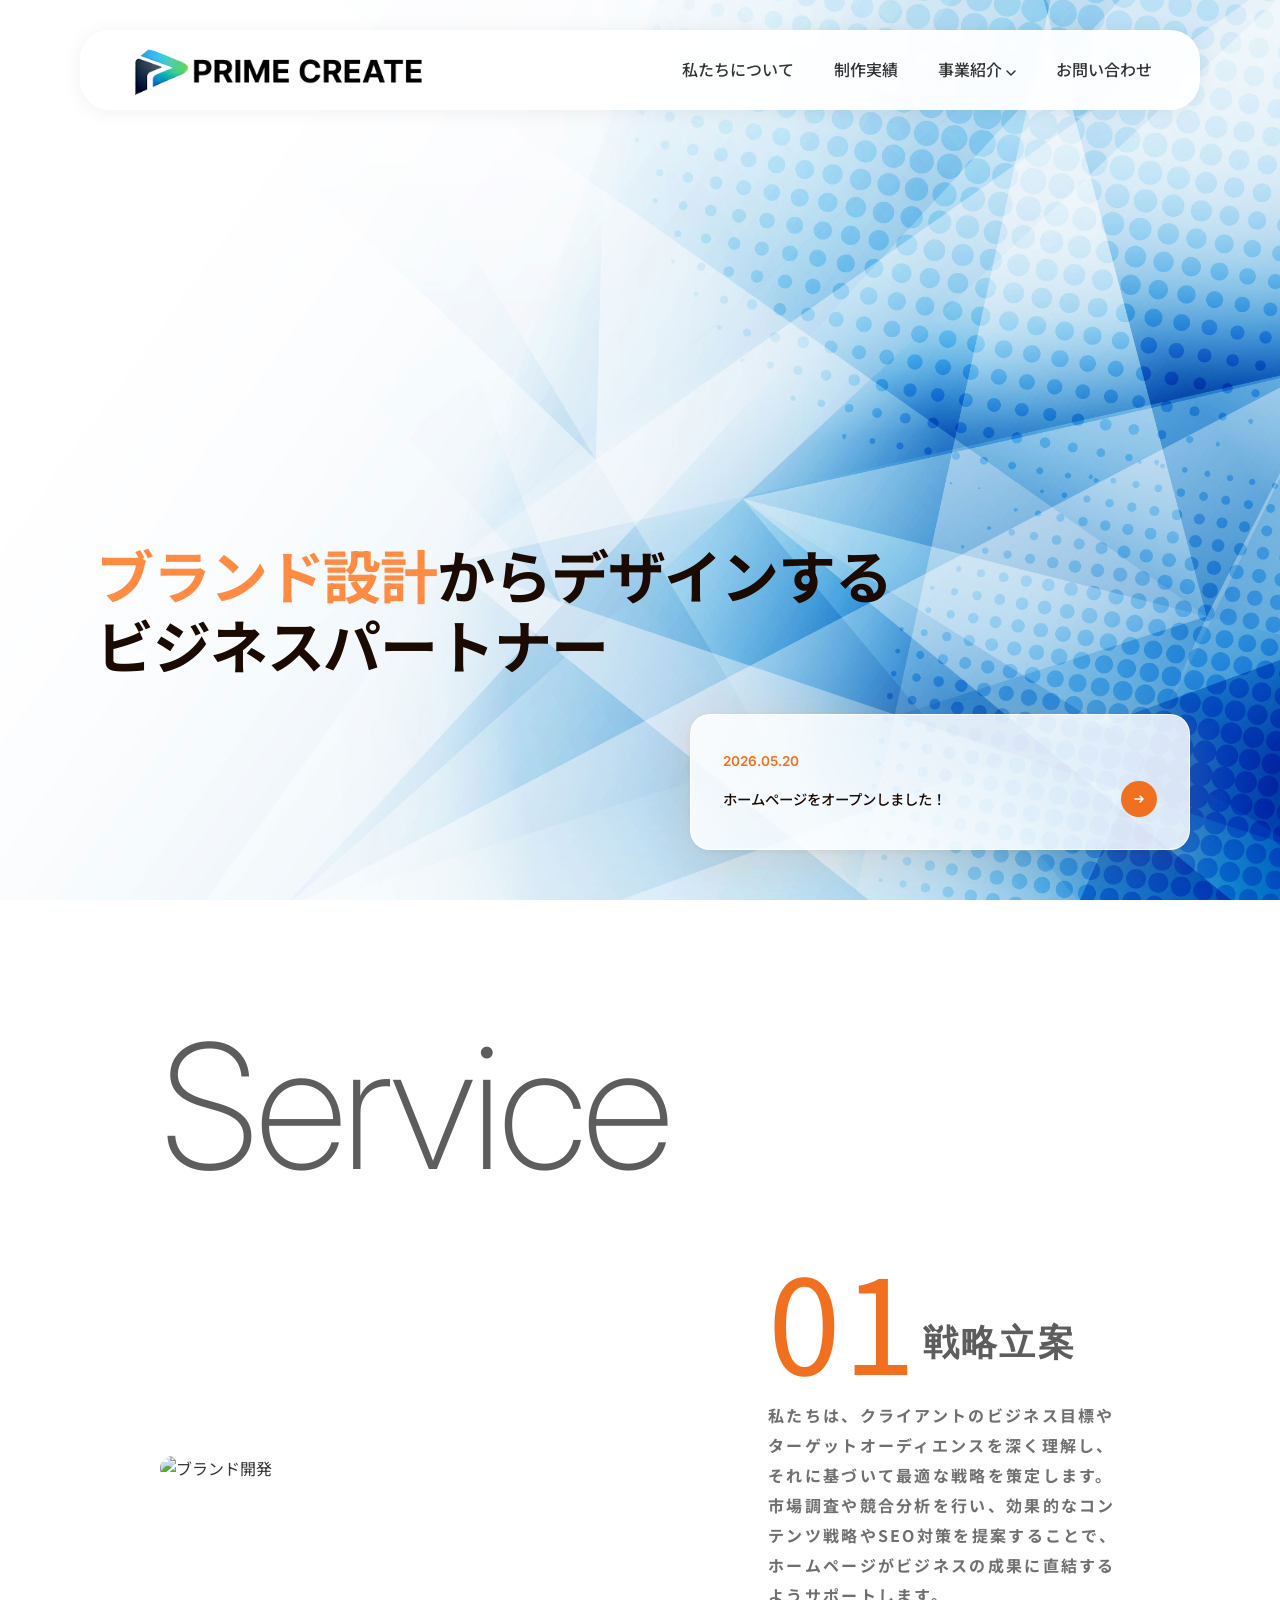
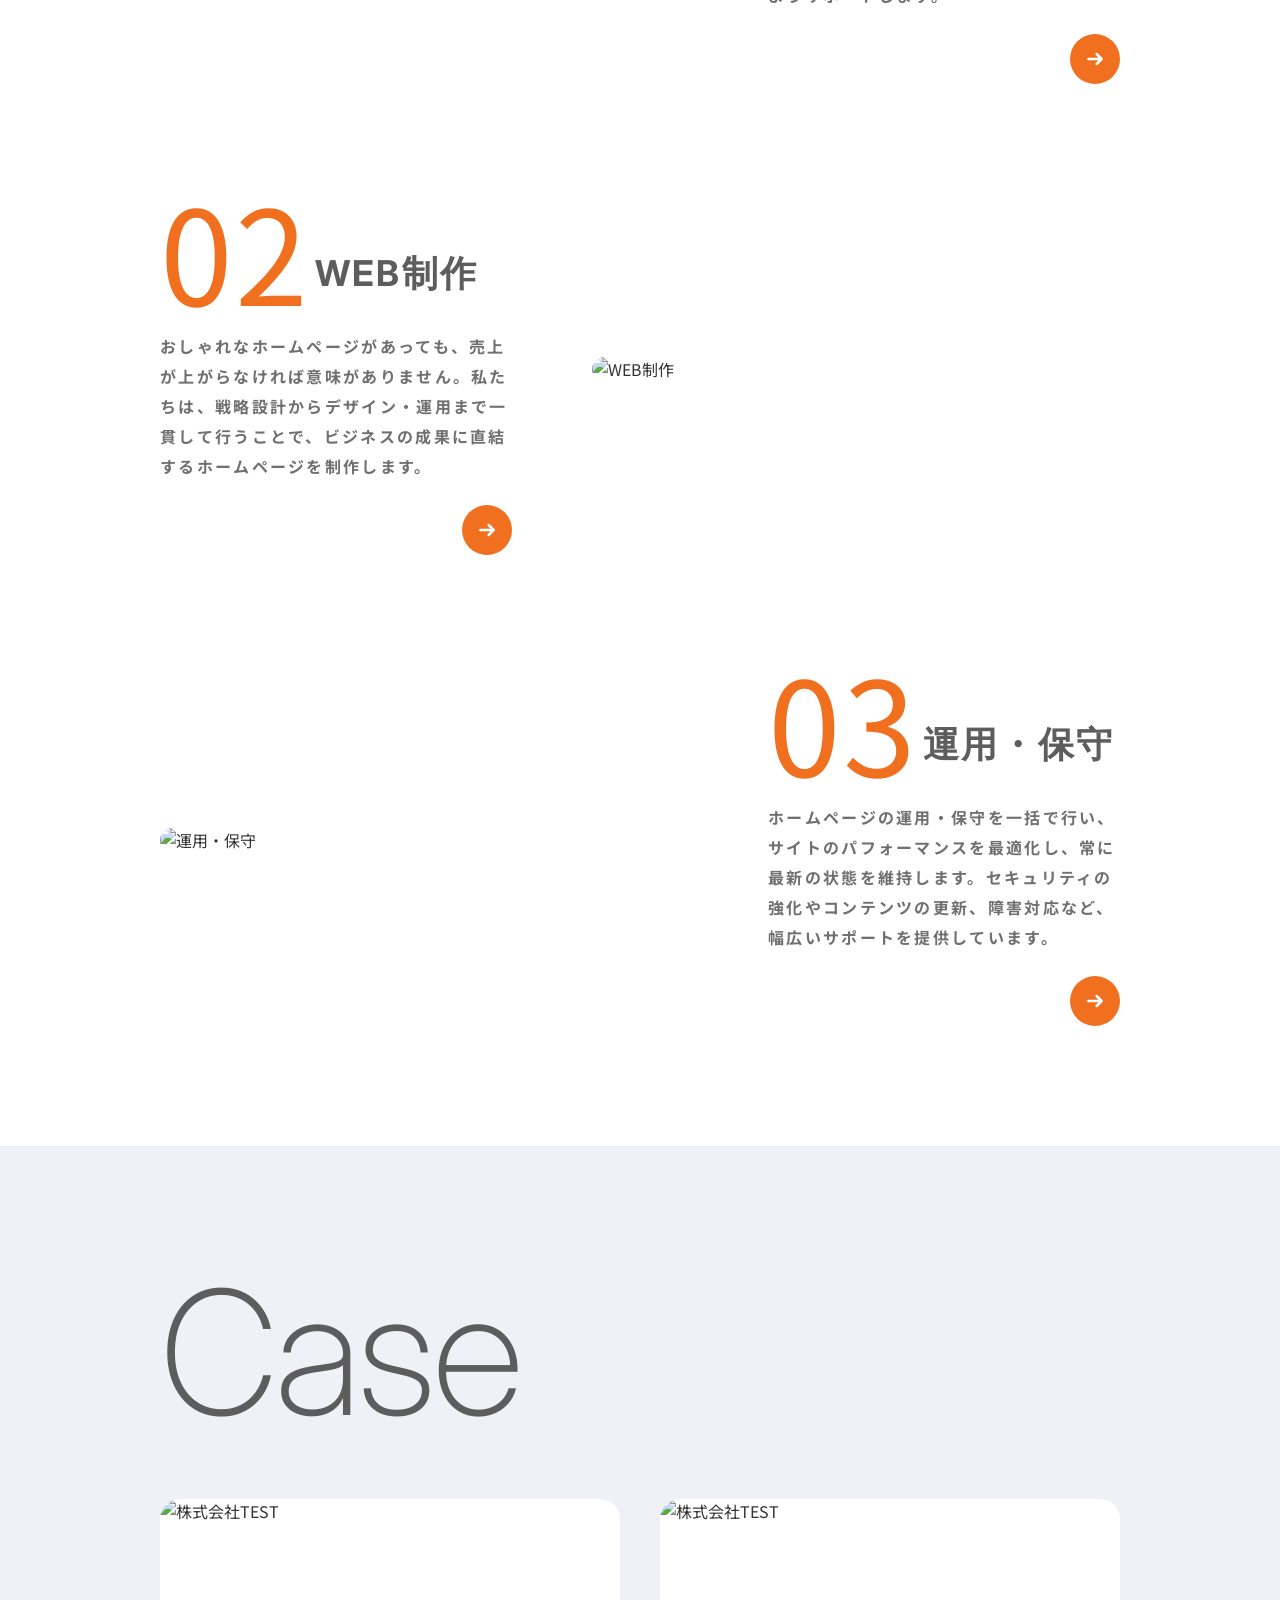
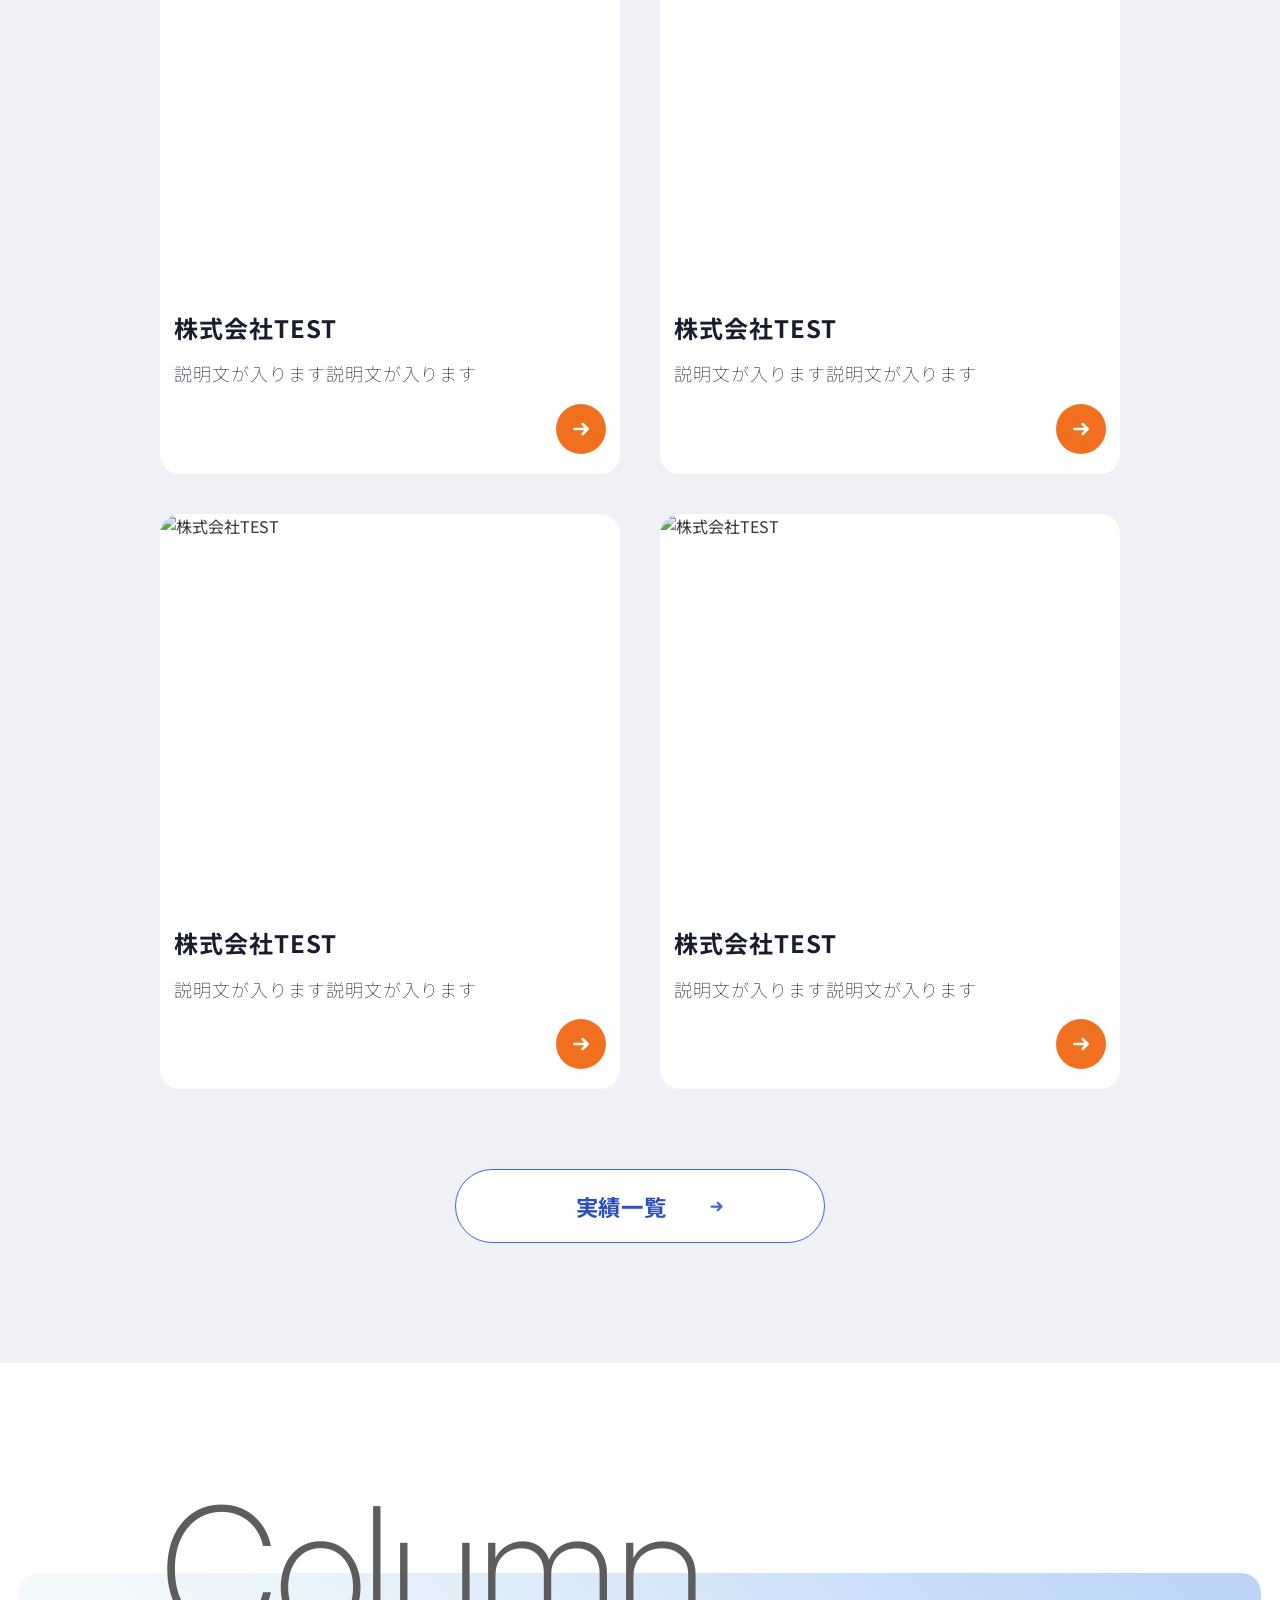
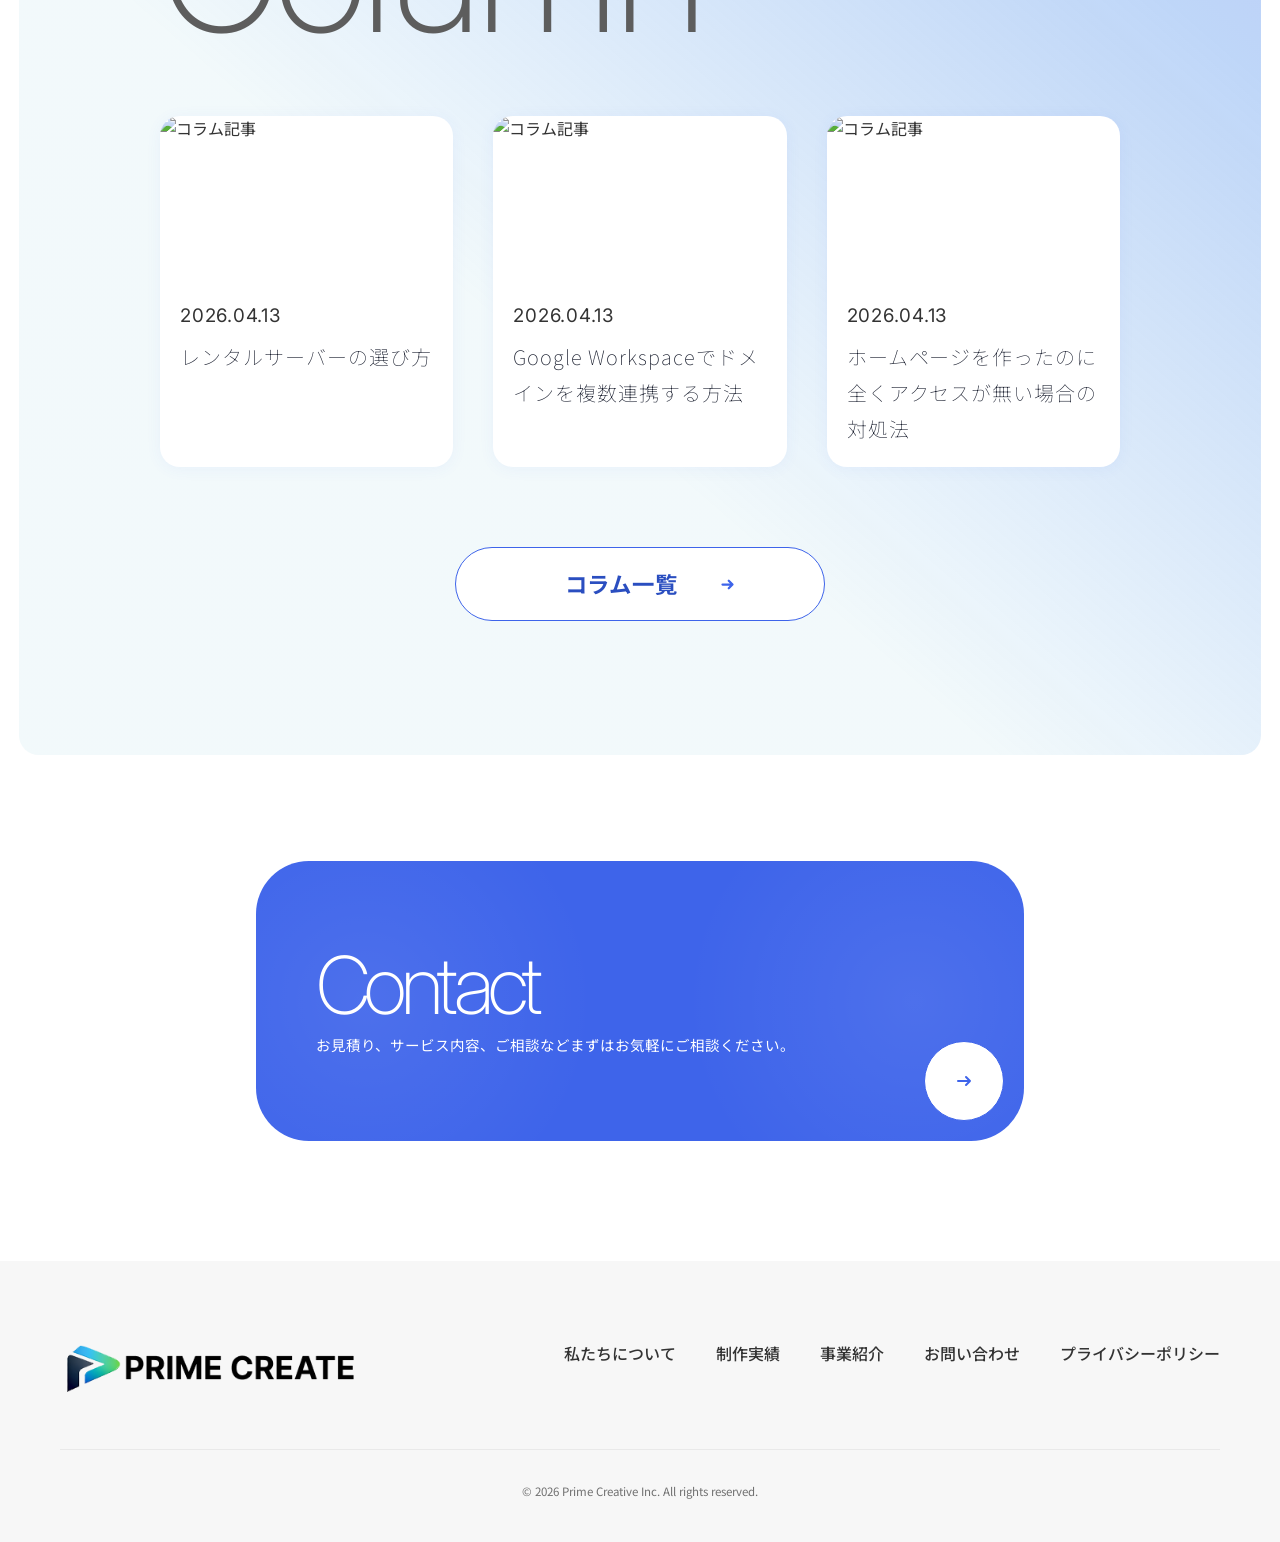
==== commit 67b13c0f: "ドロップダウン" ====
--- a/index.html
+++ b/index.html
@@ -26,7 +26,31 @@
           <ul class="nav__list">
             <li><a href="about.html">私たちについて</a></li>
             <li><a href="case.html">制作実績</a></li>
-            <li><a href="service.html">事業紹介</a></li>
+            <li class="nav__item--has-dropdown">
+              事業紹介
+              <svg
+                class="nav__dropdown-arrow"
+                width="10"
+                height="6"
+                viewBox="0 0 10 6"
+                fill="none"
+              >
+                <path
+                  d="M1 1L5 5L9 1"
+                  stroke="currentColor"
+                  stroke-width="1.5"
+                  stroke-linecap="round"
+                  stroke-linejoin="round"
+                />
+              </svg>
+              <div class="nav__dropdown">
+                <ul class="nav__dropdown-inner">
+                  <li><a href="service.html#strategy">ブランド設計</a></li>
+                  <li><a href="service.html#web">Web制作</a></li>
+                  <li><a href="service.html#maintenance">運用保守</a></li>
+                </ul>
+              </div>
+            </li>
             <li><a href="contact.html">お問い合わせ</a></li>
           </ul>
         </nav>
--- a/style.css
+++ b/style.css
@@ -137,7 +137,6 @@
     font-family: var(--font-jp);
     font-weight: 500;
     font-size: 1rem;
-    color: #182035;
     transition: color 0.2s;
 }
 
@@ -159,6 +158,78 @@
     background: var(--c-blue-dark);
     border-radius: 2px;
     transition: all 0.3s;
+}
+
+
+/* ----- Dropdown（事業紹介）----- */
+
+.nav__item--has-dropdown {
+    position: relative;
+    font-weight: 500;
+}
+
+.nav__dropdown-trigger {
+    display: flex;
+    align-items: center;
+    gap: 6px;
+}
+
+.nav__dropdown-arrow {
+    transition: transform 0.25s ease;
+}
+
+.nav__item--has-dropdown:hover .nav__dropdown-arrow {
+    transform: rotate(180deg);
+}
+
+.nav__dropdown {
+    position: absolute;
+    top: 100%;
+    left: 50%;
+    transform: translateX(-50%) translateY(8px);
+    min-width: 200px;
+    /* 上部にpaddingを足してtriggerとの間の隙間を塞ぎ、hoverが途切れないようにする */
+    padding: 18px 10px 10px;
+    margin-top: 0;
+    background: transparent;
+    opacity: 0;
+    pointer-events: none;
+    visibility: hidden;
+    transition: opacity 0.2s ease, transform 0.2s ease, visibility 0.2s;
+    z-index: 50;
+}
+
+.nav__dropdown-inner {
+    background: var(--c-white);
+    border-radius: 16px;
+    box-shadow: 0 12px 40px rgba(0, 0, 0, 0.1);
+    padding: 10px;
+}
+
+.nav__item--has-dropdown:hover .nav__dropdown,
+.nav__item--has-dropdown:focus-within .nav__dropdown {
+    opacity: 1;
+    visibility: visible;
+    pointer-events: auto;
+    transform: translateX(-50%) translateY(0);
+}
+
+.nav__dropdown li + li {
+    margin-top: 2px;
+}
+
+.nav__dropdown a {
+    display: block;
+    padding: 10px 16px;
+    border-radius: 10px;
+    font-size: 0.95rem;
+    white-space: nowrap;
+    transition: background 0.2s, color 0.2s;
+}
+
+.nav__dropdown a:hover {
+    background: var(--c-blue-bg);
+    color: var(--c-blue);
 }
 
 
@@ -394,7 +465,6 @@
 
 .event-arrow:hover {
     transform: scale(1.08);
-    background: #d0601a;
 }
 
 
@@ -476,7 +546,6 @@
 
 .service__item:hover .event-arrow {
     transform: scale(1.08);
-    background: #d0601a;
 }
 
 .service__item--reverse { flex-direction: row; }
@@ -1124,6 +1193,38 @@
         gap: 20px;
         font-size: 16px;
     }
+
+    /* Dropdown on mobile: behave as static expandable block, not hover popup */
+    .nav__dropdown-trigger {
+        justify-content: space-between;
+    }
+    .nav__dropdown {
+        position: static;
+        opacity: 1;
+        visibility: visible;
+        pointer-events: auto;
+        transform: none;
+        display: none;
+        box-shadow: none;
+        margin-top: 8px;
+        padding: 0 0 0 16px;
+        min-width: 0;
+    }
+    .nav__item--has-dropdown.open .nav__dropdown {
+        display: block;
+    }
+    .nav__dropdown-inner {
+        background: transparent;
+        box-shadow: none;
+        padding: 0;
+    }
+    .nav__item--has-dropdown:hover .nav__dropdown-arrow {
+        transform: none;
+    }
+    .nav__item--has-dropdown.open .nav__dropdown-arrow {
+        transform: rotate(180deg);
+    }
+
     .hero{
         display: block;
         padding: 220px 1rem !important;
